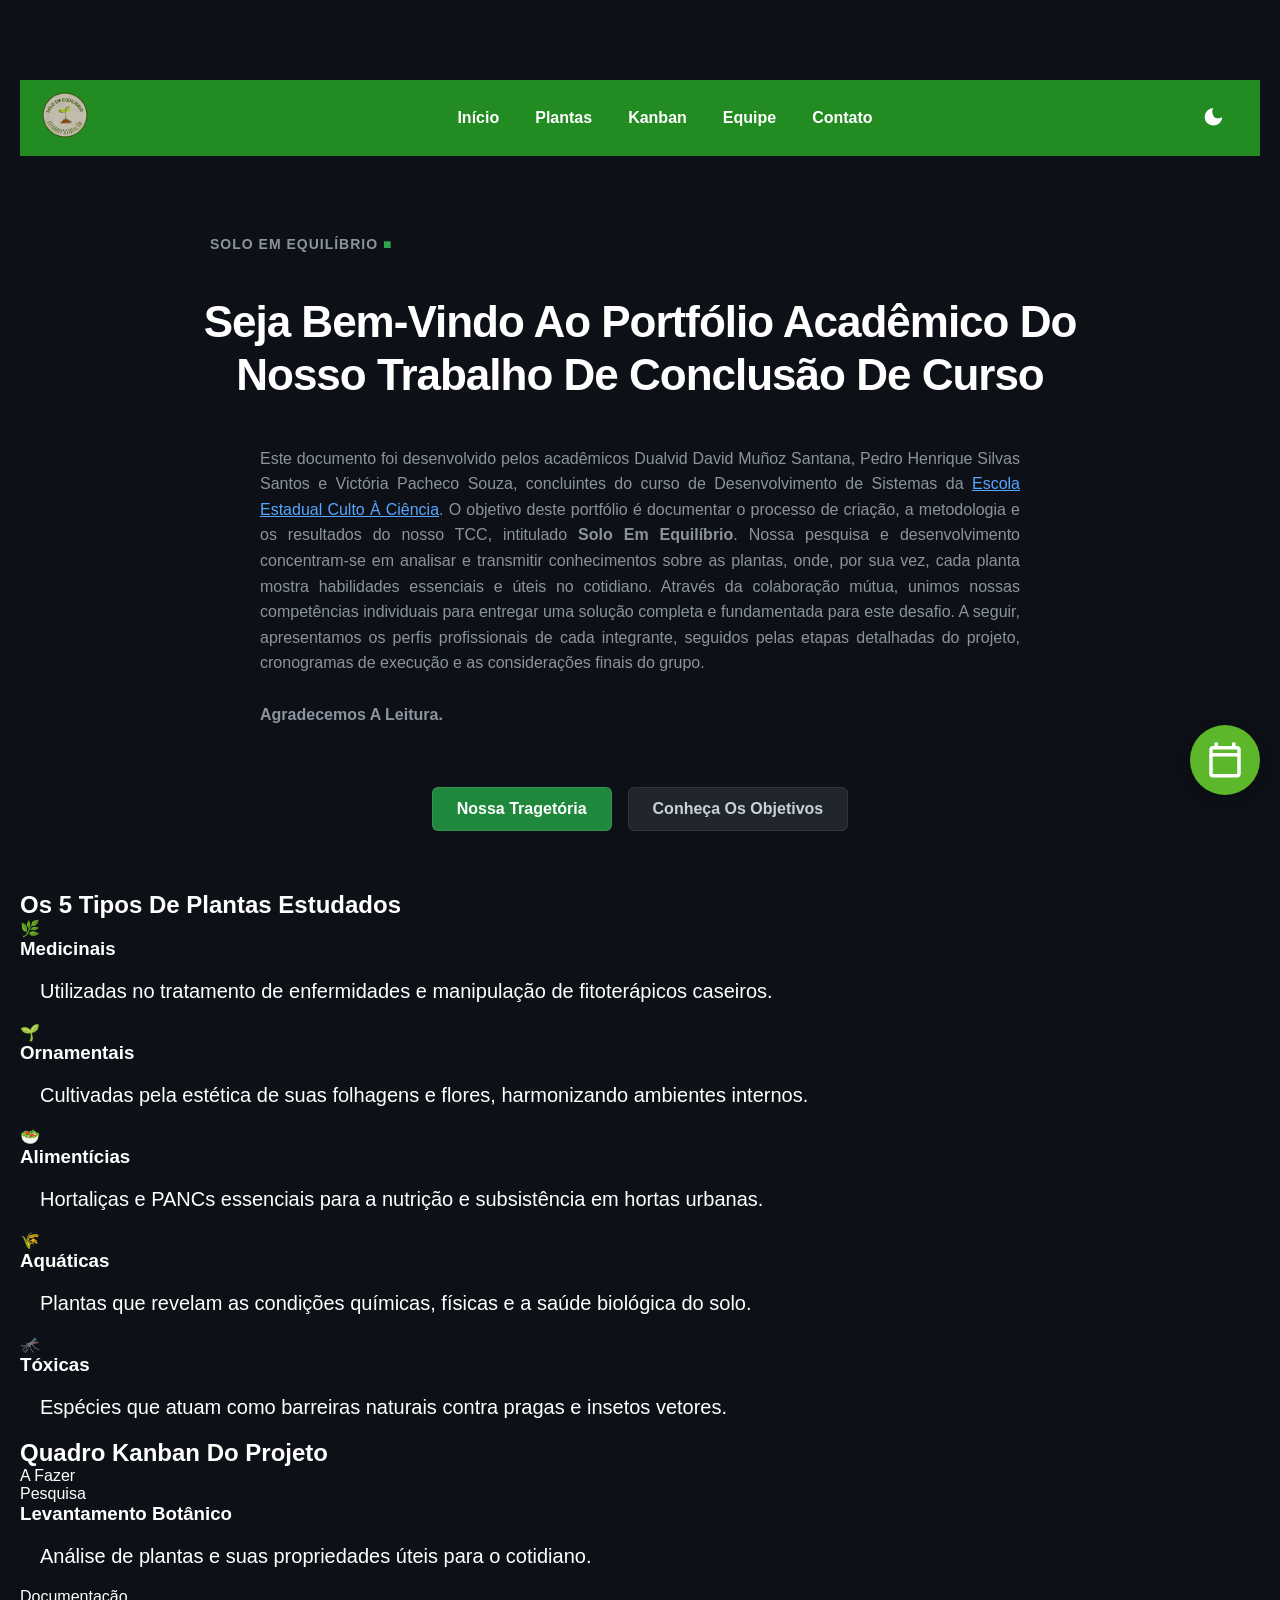
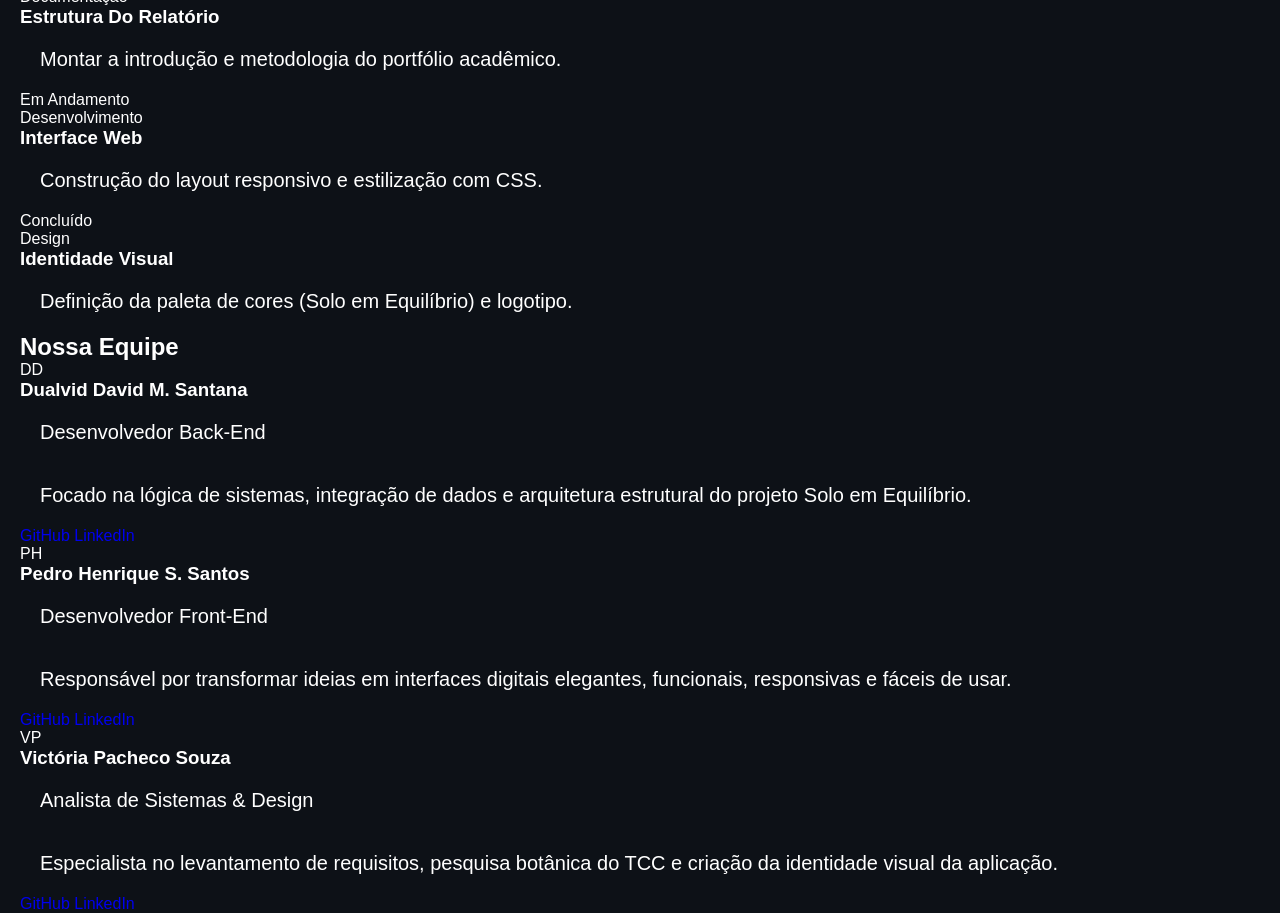
==== Agenda_do_projeto/index.html @ 7ea9297a "Add files via upload organização do código, criação dos botões principais" ====
<!DOCTYPE html>
<html lang="pt-BR">

<head>
    <meta charset="UTF-8">
    <meta name="viewport" content="width=device-width, initial-scale=1.0">
    <title>Portfólio para o TCC</title>

    <!-- Arquivos externos -->
    <link rel="stylesheet" type="text/css" href="estilo.css" />
    <script src="botaoes.js" defer></script>

    <style>
        /* Configurações globais e reset */
        * {
            margin: 0;
            padding: 0;
            box-sizing: border-box;
        }

        body {
            background-color: #0d1117;
            /* Fundo escuro padrão do GitHub */
            color: #ffffff;
            font-family: -apple-system, BlinkMacSystemFont, "Segoe UI", Helvetica, Arial, sans-serif;
            padding: 20px;
            padding-top: 80px;
            /* Evita que o menu fixo cubra o conteúdo */
        }

        /* Container da seção Hero */
        .hero-section {
            max-width: 900px;
            width: 100%;
            margin: 60px auto;
            text-align: center;
        }

        /* Subtítulo superior pequeno */
        .category-title {
            font-size: 14px;
            text-transform: uppercase;
            letter-spacing: 1px;
            color: #8b949e;
            margin-bottom: 24px;
            font-weight: 600;
        }

        .category-title::after {
            content: " ■";
            color: #2ea44f;
            /* Quadrado verde */
        }

        /* Título principal */
        .main-title {
            font-size: 44px;
            font-weight: 600;
            line-height: 1.2;
            margin-bottom: 24px;
            letter-spacing: -1px;
        }

        /* Texto descritivo */
        .description {
            font-size: 16px;
            line-height: 1.6;
            color: #8b949e;
            max-width: 800px;
            margin: 0 auto 40px auto;
            text-align: justify;
            /* Melhora a leitura de textos longos */
        }

        /* Container dos botões */
        .button-group {
            display: flex;
            justify-content: center;
            gap: 16px;
            flex-wrap: wrap;
        }

        /* Estilo base dos botões */
        .btn {
            display: inline-block;
            padding: 12px 24px;
            font-size: 16px;
            font-weight: 600;
            text-decoration: none;
            border-radius: 6px;
            transition: background-color 0.2s, transform 0.2s;
        }

        /* Botão verde (Principal) */
        .btn-primary {
            background-color: #1f883d;
            color: #ffffff;
            border: 1px solid rgba(240, 246, 252, 0.1);
        }

        .btn-primary:hover {
            background-color: #2ea44f;
        }

        /* Botão escuro (Secundário) */
        .btn-secondary {
            background-color: #21262d;
            color: #c9d1d9;
            border: 1px solid #30363d;
        }

        .btn-secondary:hover {
            background-color: #30363d;
            color: #ffffff;
        }

        /* ==================== CALENDÁRIO FLUTUANTE ==================== */
        .btn-abrir-calendario {
            position: fixed;
            bottom: 105px;
            right: 20px;
            width: 70px;
            height: 70px;
            border: none;
            border-radius: 50%;
            background-color: #5cb82a;
            cursor: pointer;
            box-shadow: 0 4px 15px rgba(0, 0, 0, 0.3);
            z-index: 9998;
            display: flex;
            align-items: center;
            justify-content: center;
            padding: 0;
            transition: transform 0.2s, background-color 0.2s;
        }

        .btn-abrir-calendario:hover {
            background-color: #4da31f;
            transform: scale(1.08);
        }

        .btn-abrir-calendario svg {
            width: 42px;
            height: 42px;
            fill: #ffffff;
        }

        .calendario-flutuante {
            display: none;
            position: fixed;
            right: 20px;
            bottom: 185px;
            width: 320px;
            height: 380px;
            max-height: 500px;
            background-color: #21262d;
            border: 1px solid #30363d;
            border-radius: 8px;
            box-shadow: 0 4px 20px rgba(0, 0, 0, 0.5);
            z-index: 9999;
            padding: 15px;
        }

        /* Ajuste para telas menores */
        @media (max-width: 768px) {
            .main-title {
                font-size: 32px;
            }

            .button-group {
                flex-direction: column;
                align-items: stretch;
            }
        }
    </style>
</head>

<body>
    <nav>
        <div class="logo">
            <img src="Logotipo.png" height="50" alt="Logotipo">
        </div>

        <div class="menu-toggle" onclick="toggleMenu()">☰</div>

        <ul class="menu" id="menu">
            <li><a href="#">Início</a></li>
            <li><a href="#TiposPlantas">Plantas</a></li>
            <li><a href="#Kanban">Kanban</a></li>
            <li><a href="#Equipe">Equipe</a></li>
            <li><a href="contato.html">Contato</a></li>
        </ul>

        <div class="darkLight-searchBox">
            <div class="dark-light">
                <!-- Ícone Lua (SVG Nativo) -->
                <svg class="moon" viewBox="0 0 24 24">
                    <path
                        d="M12 11.807A9.002 9.002 0 0 1 10.049 2a9.944 9.944 0 0 0-5.244 2.193C.961 7.472.71 13.568 4.212 17.07c3.5 3.5 9.597 3.25 12.877-.594A9.943 9.943 0 0 0 19.28 11.23a9.006 9.006 0 0 1-7.28.577z" />
                </svg>
                <!-- Ícone Sol (SVG Nativo) -->
                <svg class="sun" viewBox="0 0 100 100" width="100" height="100" fill="none" stroke="#FFFFFF"
                    stroke-width="7" stroke-linecap="square">
                    <!-- Anel central vazado -->
                    <circle cx="50" cy="50" r="22" />

                    <!-- Raios com extremidades totalmente retas -->
                    <g>
                        <line x1="50" y1="8" x2="50" y2="18" /> <!-- Superior -->
                        <line x1="50" y1="82" x2="50" y2="92" /> <!-- Inferior -->
                        <line x1="8" y1="50" x2="18" y2="50" /> <!-- Esquerda -->
                        <line x1="82" y1="50" x2="92" y2="50" /> <!-- Direita -->

                        <!-- Raios diagonais -->
                        <line x1="20.5" y1="20.5" x2="27.5" y2="27.5" /> <!-- Superior Esquerda -->
                        <line x1="72.5" y1="72.5" x2="79.5" y2="79.5" /> <!-- Inferior Direita -->
                        <line x1="20.5" y1="79.5" x2="27.5" y2="72.5" /> <!-- Inferior Esquerda -->
                        <line x1="72.5" y1="27.5" x2="79.5" y2="20.5" /> <!-- Superior Direita -->
                    </g>
                </svg>
                <script>const body = document.querySelector("body"),
                        nav = document.querySelector("nav"),
                        modeToggle = document.querySelector(".dark-light"),
                        searchToggle = document.querySelector(".searchToggle"),
                        sidebarOpen = document.querySelector(".sidebarOpen"),
                        sidebarClose = document.querySelector(".sidebarClose");

                    // Código do clique para o Modo Escuro
                    modeToggle.addEventListener("click", () => {
                        modeToggle.classList.toggle("active");
                        body.classList.toggle("dark");
                    });</script>
    </nav>

    <!-- Seção Principal (Apresentação do TCC) -->
    <section class="hero-section" id="Inicio">
        <p class="category-title">Solo em equilíbrio</p>

        <h1 class="main-title">Seja bem-vindo ao portfólio acadêmico do nosso Trabalho de Conclusão de Curso</h1>

        <p class="description">
            Este documento foi desenvolvido pelos acadêmicos Dualvid David Muñoz Santana, Pedro Henrique Silvas Santos e
            Victória Pacheco Souza, concluintes do curso de Desenvolvimento de Sistemas da
            <a href="https://www.instagram.com/cultoaciencia/" target="_blank" rel="noopener noreferrer"
                style="color: #58a6ff; text-decoration: underline;">Escola Estadual Culto à Ciência</a>.
            O objetivo deste portfólio é documentar o processo de criação, a metodologia e os resultados do nosso TCC,
            intitulado <strong>Solo em equilíbrio</strong>.
            Nossa pesquisa e desenvolvimento concentram-se em analisar e transmitir conhecimentos sobre as plantas,
            onde, por sua vez, cada planta mostra habilidades essenciais e úteis no cotidiano.
            Através da colaboração mútua, unimos nossas competências individuais para entregar uma solução completa e
            fundamentada para este desafio.
            A seguir, apresentamos os perfis profissionais de cada integrante, seguidos pelas etapas detalhadas do
            projeto, cronogramas de execução e as considerações finais do grupo.
            <br><br>
            <strong>Agradecemos a leitura.</strong>
        </p>

        <div class="button-group">
            <a href="#" class="btn btn-primary">Nossa tragetória</a>
            <a href="#" class="btn btn-secondary">Conheça os objetivos </a>
        </div>
    </section>
    <!--Seção dos tipos de plantas-->
    <section id="TiposPlantas">
        <h2 class="plantas-title">Os 5 Tipos de Plantas Estudados</h2>

        <div class="plantas-grid">

            <!-- Tipo 1 -->
            <div class="planta-card">
                <div class="planta-icon">🌿</div>
                <h3>Medicinais</h3>
                <p>Utilizadas no tratamento de enfermidades e manipulação de fitoterápicos caseiros.</p>
            </div>

            <!-- Tipo 2 -->
            <div class="planta-card">
                <div class="planta-icon">🌱</div>
                <h3>Ornamentais</h3>
                <p>Cultivadas pela estética de suas folhagens e flores, harmonizando ambientes internos.</p>
            </div>

            <!-- Tipo 3 -->
            <div class="planta-card">
                <div class="planta-icon">🥗</div>
                <h3>Alimentícias</h3>
                <p>Hortaliças e PANCs essenciais para a nutrição e subsistência em hortas urbanas.</p>
            </div>

            <!-- Tipo 4 -->
            <div class="planta-card">
                <div class="planta-icon">🌾</div>
                <h3>Aquáticas</h3>
                <p>Plantas que revelam as condições químicas, físicas e a saúde biológica do solo.</p>
            </div>

            <!-- Tipo 5 -->
            <div class="planta-card">
                <div class="planta-icon">🦟</div>
                <h3>Tóxicas</h3>
                <p>Espécies que atuam como barreiras naturais contra pragas e insetos vetores.</p>
            </div>

        </div>
    </section>

    <!-- Seção Kanban -->
    <section id="Kanban">
        <!-- Conteúdo do Kanban vai aqui -->
        <section id="Kanban">
            <h2 class="kanban-title">Quadro Kanban do Projeto</h2>

            <div class="kanban-container">
                <!-- Coluna: A Fazer -->
                <div class="kanban-column js-column">
                    <div class="column-header todo">A Fazer</div>
                    <div class="kanban-cards">
                        <div class="kanban-card js-card" draggable="true">
                            <span class="card-tag tag-pesquisa">Pesquisa</span>
                            <h3>Levantamento botânico</h3>
                            <p>Análise de plantas e suas propriedades úteis para o cotidiano.</p>
                        </div>
                        <div class="kanban-card js-card" draggable="true">
                            <span class="card-tag tag-doc">Documentação</span>
                            <h3>Estrutura do relatório</h3>
                            <p>Montar a introdução e metodologia do portfólio acadêmico.</p>
                        </div>
                    </div>
                </div>

                <!-- Coluna: Em Andamento -->
                <div class="kanban-column js-column">
                    <div class="column-header doing">Em Andamento</div>
                    <div class="kanban-cards">
                        <div class="kanban-card js-card" draggable="true">
                            <span class="card-tag tag-dev">Desenvolvimento</span>
                            <h3>Interface Web</h3>
                            <p>Construção do layout responsivo e estilização com CSS.</p>
                        </div>
                    </div>
                </div>

                <!-- Coluna: Concluído -->
                <div class="kanban-column js-column">
                    <div class="column-header done">Concluído</div>
                    <div class="kanban-cards">
                        <div class="kanban-card js-card" draggable="true">
                            <span class="card-tag tag-design">Design</span>
                            <h3>Identidade Visual</h3>
                            <p>Definição da paleta de cores (Solo em Equilíbrio) e logotipo.</p>
                        </div>
                    </div>
                </div>
            </div>
        </section>
        <!--Seção da equipe vai aqui-->
        <section id="Equipe">
            <h2 class="equipe-title">Nossa Equipe</h2>
            <div class="equipe-container">

                <!-- Integrante 1: Dualvid -->
                <div class="profile-card">
                    <div class="avatar-placeholder">DD</div>
                    <!-- Caso use foto real, substitua pela tag abaixo:
            <img src="dualvid.jpg" alt="Dualvid David" class="profile-img"> -->
                    <h3>Dualvid David M. Santana</h3>
                    <p class="role">Desenvolvedor Back-End</p>
                    <p class="bio">Focado na lógica de sistemas, integração de dados e arquitetura estrutural do projeto
                        Solo em Equilíbrio.</p>
                    <div class="profile-links">
                        <a href="#" target="_blank">GitHub</a>
                        <a href="#" target="_blank">LinkedIn</a>
                    </div>
                </div>

                <!-- Integrante 2: Pedro -->
                <div class="profile-card">
                    <div class="avatar-placeholder">PH</div>
                    <h3>Pedro Henrique S. Santos</h3>
                    <p class="role">Desenvolvedor Front-End</p>
                    <p class="bio">Responsável por transformar ideias em interfaces digitais elegantes, funcionais,
                        responsivas e fáceis de usar.</p>
                    <div class="profile-links">
                        <a href="#" target="_blank">GitHub</a>
                        <a href="#" target="_blank">LinkedIn</a>
                    </div>
                </div>

                <!-- Integrante 3: Victória -->
                <div class="profile-card">
                    <div class="avatar-placeholder">VP</div>
                    <h3>Victória Pacheco Souza</h3>
                    <p class="role">Analista de Sistemas & Design</p>
                    <p class="bio">Especialista no levantamento de requisitos, pesquisa botânica do TCC e criação da
                        identidade visual da aplicação.</p>
                    <div class="profile-links">
                        <a href="#" target="_blank">GitHub</a>
                        <a href="#" target="_blank">LinkedIn</a>
                    </div>
                </div>

            </div>
        </section>

    </section>

    <!-- Seção Agenda e Elementos Flutuantes -->
    <section id="Agenda">
        <!-- Botão para abrir o Calendário -->
        <button class="btn-abrir-calendario"
            onclick="document.querySelector('.calendario-flutuante').style.display = 'block'">
            <svg viewBox="0 0 24 24">
                <path
                    d="M19 4h-1V2h-2v2H8V2H6v2H5c-1.11 0-1.99.9-1.99 2L3 20c0 1.1.89 2 2 2h14c1.1 0 2-.9 2-2V6c0-1.1-.9-2-2-2zm0 16H5V10h14v10zm0-12H5V6h14v2z" />
            </svg>
        </button>

        <!-- Div do Calendário Flutuante -->
        <div class="calendario-flutuante">
            <p>Conteúdo do Calendário (320px x 380px)</p>
            <!-- Insira a estrutura ou iframe do seu calendário aqui -->
            <button
                style="margin-top: 10px; background: #30363d; color: white; border: none; padding: 5px 10px; cursor: pointer; border-radius: 4px;"
                onclick="this.parentElement.style.display='none'">Fechar</button>
        </div>
    </section>

</body>

</html>
---- Agenda_do_projeto/estilo.css ----
:root {
    --main-color: #252c25;
    --black: #13131a;
    --bg: #171414;
    --border: 0.1rem solid rgb(13, 77, 0);
    font-size: #556B2f;
    --accent: #556B2F;
    --accent_hover: #6B8E23;
}

* {
    margin: 0;
    padding: 0;
    outline: none;
    border: none;
    text-decoration: none;
    text-transform: capitalize;
    transition: 0.1s linear;
    box-sizing: border-box;
    font-family: Arial, Helvetica, sans-serif;
}

body {
    background-color: #fff;
        height: 100vh;
}
 
body.dark {
    --body-color: #1c1c1c;
    --nav-color: #1a681a;
    --side-nav: #1f1f1f;
    --text-color: #fff;
    --search-bar: #f2f2f2;
}
p {
 text-align: justify;      /* Justifica o texto */
  max-width: 2050px;         /* Limita a largura para criar as laterais livres */
  margin: 0 auto;           /* Centraliza o bloco na horizontal */
  padding: 20px;  
  text-transform: none; /* Cancela maiúsculas automáticas e exibe o texto original */
  font-size: 20px;
}
/* NAVBAR */

nav {
    background: #228B22;
    padding: 10px 20px;
    display: flex;
    align-items: center;
    justify-content: space-between;
    position: relative;
}

.logo {
    color: #fff;
    font-size: 22px;
    font-weight: bold;
    width: 100px;
    left: 100px;
}

.menu {
    list-style: none;
    display: flex;
    gap: 20px;
}

.menu li {
    position: relative;
}

.menu a {
    color: #fff;
    text-decoration: none;
    font-weight: bold;
    padding: 8px;
    display: block;
}

.menu a:hover {
    background: rgba(255, 255, 255, 0.2);
    border-radius: 5px;
}


/* Dropdown */

.dropdown {
    display: none;
    position: absolute;
    background: #fff;
    top: 40px;
    min-width: 150px;
    border-radius: 5px;
    overflow: hidden;
}

.dropdown a {
    color: #333;
    padding: 10px;
}

.dropdown a:hover {
    background: #f2f2f2;
}

.menu li:hover .dropdown {
    display: block;
}


/* Mobile */

.menu-toggle {
    display: none;
    font-size: 25px;
    color: #fff;
    cursor: pointer;
}

@media(max-width:768px) {
    .menu {
        flex-direction: column;
        position: absolute;
        top: 60px;
        left: 0;
        width: 100%;
        background: #008000;
        display: none;
        padding: 10px;
    }
    .menu.active {
        display: flex;
    }
    .menu-toggle {
        display: block;
    }
    .search-box {
        display: none;
    }
}

#Agenda {
    font-family: 'Segoe UI', Tahoma, Geneva, Verdana, sans-serif;
    width: 100%;
    max-width: 800px;
    margin: 0 auto;
}

.calendario-mensal {
    border-collapse: collapse;
    width: 50%;
    margin-bottom: 30px;
    box-shadow: 0 2px 10px rgba(0, 0, 0, 0.1);
    /* Sombra moderna */
    background-color: white;
}

.calendario-mensal caption {
    font-size: 1.5em;
    font-weight: bold;
    padding: 15px;
    background-color: rgb(13, 77, 0);
    /* Azul moderno */
    color: white;
    text-transform: uppercase;
}

.calendario-mensal th {
    background-color: #f8faf8;
    color: #333;
    padding: 10px;
    text-align: center;
    border: 1px solid #ddd;
}

.calendario-mensal td {
    border: 1px solid #ddd;
    width: 14.28%;
    /* 100% / 7 dias */
    height: 80px;
    /* Altura para registros */
    vertical-align: top;
    padding: 5px;
    color: #555;
    transition: background 0.3s;
}


/* Efeito Hover e destaque */

.calendario-mensal td:hover {
    background-color: rgb(233, 239, 233);
    cursor: pointer;
}


/* Célula de Evento/Registro */

.calendario-mensal .evento {
    background-color: rgb(211, 241, 209);
    color: #12600c;
    font-size: 0.8em;
    padding: 2px 4px;
    margin-top: 5px;
    border-radius: 4px;
    border-left: 3px solid rgb(13, 77, 0);
}

.calendar {
    display: none !important;
    /* O 'important' garante que ele suma mesmo que outros estilos tentem mostrá-lo */
}

.menu-lateral .calendario-item {
    display: none;
}

:root {
    --primary-color: #6366f1;
    --bg-calendar: #ffffff;
    --text-main: #1f2937;
    --text-muted: #9ca3af;
    --border-color: #e5e7eb;
}


/* Container do Calendário */

.calendar-mensal {
    width: 100%;
    max-width: 600px;
    margin: 0 auto;
    background-color: var(--bg-calendar);
    border-radius: 12px;
    box-shadow: 0 4px 6px -1px rgba(0, 0, 0, 0.1);
    padding: 16px;
    box-sizing: border-box;
}


/* Cabeçalho do Mês */

.calendar-header {
    text-align: center;
    margin-bottom: 20px;
    font-family: sans-serif;
    color: var(--text-main);
}


/* O Grid Responsivo do Calendário */

.calendar-grid {
    display: grid;
    grid-template-columns: repeat(7, 1fr);
    /* 7 colunas iguais */
    gap: 8px;
    /* Espaçamento fluido entre os dias */
    text-align: center;
    font-family: sans-serif;
}


/* Cabeçalhos dos Dias (Dom, Seg, etc.) */

.day-name {
    font-weight: 600;
    color: var(--text-muted);
    font-size: clamp(0.8rem, 2.5vw, 1rem);
    /* Fonte diminui em telas pequenas */
    padding-bottom: 8px;
}


/* Estilo individual de cada dia */

.day {
    color: var(--text-main);
    background-color: transparent;
    border-radius: 8px;
    /* Mantém os blocos perfeitamente quadrados proporcionalmente */
    aspect-ratio: 1 / 1;
    /* Alinhamento central do número */
    display: flex;
    align-items: center;
    justify-content: center;
    font-size: clamp(0.9rem, 3vw, 1.1rem);
    cursor: pointer;
    transition: background 0.2s ease;
    border: 1px solid var(--border-color);
}


/* Efeito de Hover e Dia Atual */

.day:not(.empty):hover {
    background-color: var(--border-color);
}

.day.active {
    background-color: var(--primary-color);
    color: white;
    border-color: var(--primary-color);
    font-weight: bold;
}


/* Dias vazios para ajuste de calendário */

.day.empty {
    border: none;
    cursor: default;
}


/* Ajustes finos para telas muito pequenas (Mobile Breakpoint) */

@media (max-width: 400px) {
    .calendar-container {
        padding: 8px;
    }
    .calendar-grid {
        gap: 4px;
        /* Reduz espaço para poupar tela */
    }
}

.nav-bar .darkLight-searchBox {
    display: flex;
    align-items: center;
}
 
.darkLight-searchBox .dark-light,
.darkLight-searchBox .searchToggle {
    height: 40px;
    width: 40px;
    display: flex;
    align-items: center;
    justify-content: center;
    margin: 0 5px;
}
 
.dark-light svg,
.searchToggle svg {
    position: absolute;
    color: var(--text-color);
    fill: currentColor;
    width: 24px;
    height: 24px;
    cursor: pointer;
    transition: all 0.2s ease;
}
 
.dark-light svg.sun {
    opacity: 0;
    pointer-events: none;
}
 
.dark-light.active svg.sun {
    opacity: 1;
    pointer-events: auto;
}
 
.dark-light.active svg.moon {
    opacity: 0;
    pointer-events: none;
}
 
.searchToggle svg.cancel {
    opacity: 0;
    pointer-events: none;
}
 
.searchToggle.active svg.cancel {
    opacity: 1;
    pointer-events: auto;
}
 
.searchToggle.active svg.search {
    opacity: 0;
    pointer-events: none;
}
 
/* Caixa de Pesquisa */
.searchBox {
    position: relative;
}
 
.searchBox .search-field {
    position: absolute;
    bottom: -85px;
    right: 5px;
    height: 50px;
    width: 300px;
    display: flex;
    align-items: center;
    background-color: var(--nav-color);
    padding: 3px;
    border-radius: 6px;
    box-shadow: 0 5px 5px rgba(0, 0, 0, 0.1);
    opacity: 0;
    pointer-events: none;
    transition: all 0.3s ease;
}
 
.searchToggle.active~.search-field {
    bottom: -74px;
    opacity: 1;
    pointer-events: auto;
}
 
.search-field::before {
    content: '';
    position: absolute;
    right: 14px;
    top: -4px;
    height: 12px;
    width: 12px;
    background-color: var(--nav-color);
    transform: rotate(-45deg);
    z-index: -1;
}
 
.search-field input {
    height: 100%;
    width: 100%;
    padding: 0 45px 0 15px;
    outline: none;
    border: none;
    border-radius: 4px;
    font-size: 14px;
    font-weight: 400;
    color: var(--search-text);
    background-color: var(--search-bar);
}
 
.search-field .input-search-icon {
    position: absolute;
    color: var(--nav-color);
    fill: currentColor;
    right: 15px;
    width: 22px;
    height: 22px;
    cursor: pointer;
}
 
/* Media Query Mobile */
@media (max-width:790px) {
    nav .nav-bar .sidebarOpen {
        display: block;
    }
    
    nav .nav-bar .darkLight-searchBox {
        min-width: 90px;
        justify-content: flex-end;
    }
    
    nav .nav-bar .logo {
        flex: 1;
        margin-left: 10px;
    }

    nav .nav-bar .logo a {
        font-size: 18px;
    }

    .menu {
        position: fixed;
        height: 100%;
        width: 320px;
        left: -100%;
        top: 0;
        padding: 20px;
        background-color: var(--side-nav);
        z-index: 100;
        transition: all 0.4s ease;
    }
    nav.active .menu {
        left: 0%;
    }
    .menu .logo-toggle {
        display: flex;
        width: 100%;
        align-items: center;
        justify-content: space-between;
    }
    .logo-toggle .sidebarClose {
        color: var(--text-color);
        fill: currentColor;
        width: 24px;
        height: 24px;
        cursor: pointer;
    }
    .nav-bar .nav-links {
        flex-direction: column;
        padding-top: 30px;
    }
    .nav-links li a {
        display: block;
        margin-top: 20px;
    }
}
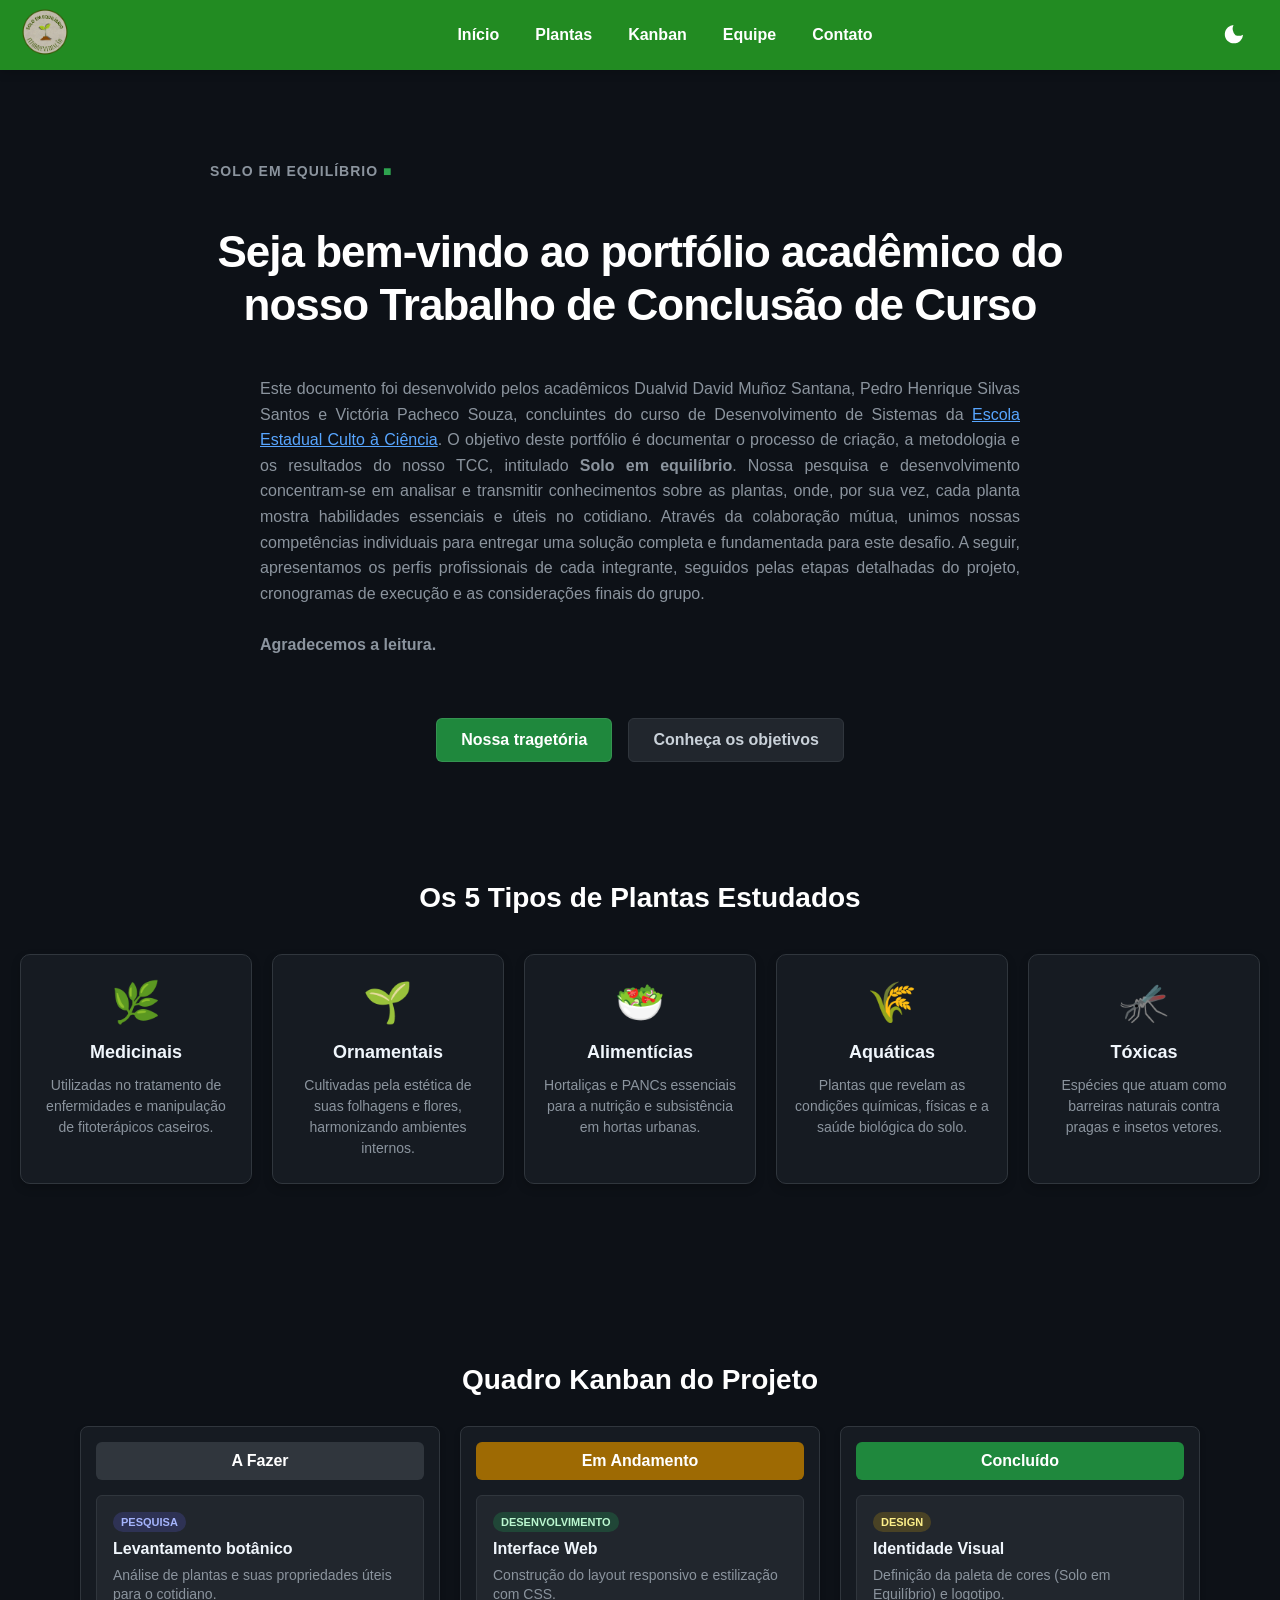
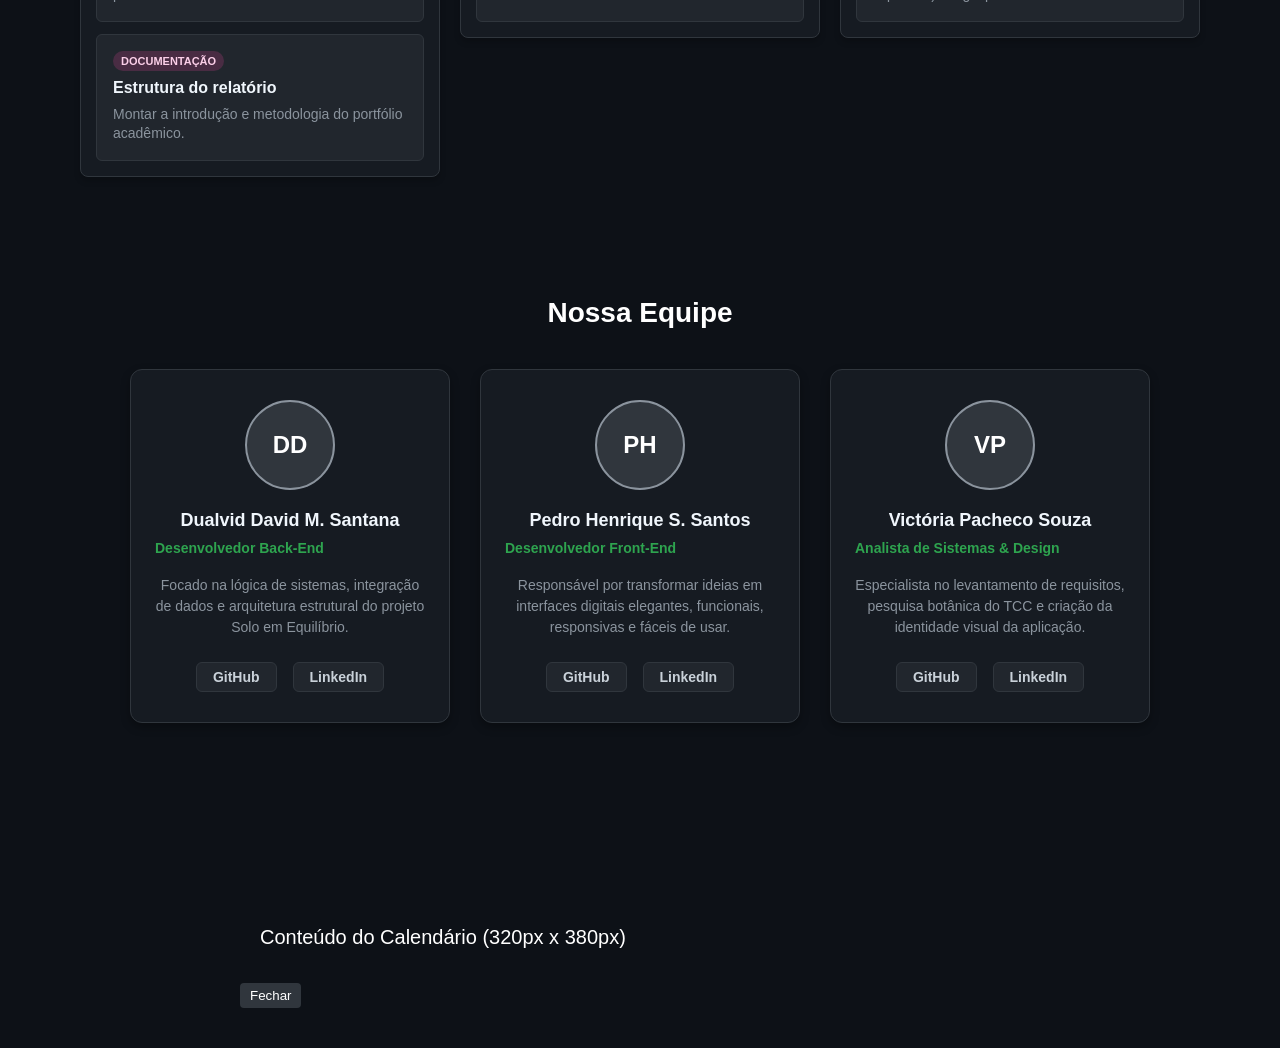
==== commit f07f8397: "Add files via upload" ====
--- a/Agenda_do_projeto/index.html
+++ b/Agenda_do_projeto/index.html
@@ -1,66 +1,176 @@
 <!DOCTYPE html>
 <html lang="pt-BR">
-
+ 
 <head>
-    <meta charset="UTF-8">
-    <meta name="viewport" content="width=device-width, initial-scale=1.0">
-    <title>Portfólio para o TCC</title>
-
-    <!-- Arquivos externos -->
-    <link rel="stylesheet" type="text/css" href="estilo.css" />
-    <script src="botaoes.js" defer></script>
-
-    <style>
-        /* Configurações globais e reset */
-        * {
-            margin: 0;
-            padding: 0;
-            box-sizing: border-box;
-        }
-
-        body {
-            background-color: #0d1117;
-            /* Fundo escuro padrão do GitHub */
-            color: #ffffff;
-            font-family: -apple-system, BlinkMacSystemFont, "Segoe UI", Helvetica, Arial, sans-serif;
-            padding: 20px;
-            padding-top: 80px;
-            /* Evita que o menu fixo cubra o conteúdo */
-        }
-
-        /* Container da seção Hero */
-        .hero-section {
-            max-width: 900px;
-            width: 100%;
-            margin: 60px auto;
-            text-align: center;
-        }
-
-        /* Subtítulo superior pequeno */
-        .category-title {
-            font-size: 14px;
-            text-transform: uppercase;
-            letter-spacing: 1px;
-            color: #8b949e;
-            margin-bottom: 24px;
-            font-weight: 600;
-        }
-
-        .category-title::after {
-            content: " ■";
-            color: #2ea44f;
-            /* Quadrado verde */
-        }
-
-        /* Título principal */
-        .main-title {
+  <meta charset="UTF-8">
+  <meta name="viewport" content="width=device-width, initial-scale=1.0">
+  <title>Portfólio para o TCC</title>
+ 
+  <!-- Arquivos externos -->
+  <link rel="stylesheet" type="text/css" href="estilo.css" />
+  <script src="botaoes.js" defer></script>
+ 
+  <style>
+    /* =============================
+   MODO ESCURO / CLARO INVERTIDO
+================================ */
+ 
+    /* MODO ESCURO - padrão */
+    body {
+      background-color: #0d1117;
+      color: #ffffff;
+      transition: background-color 0.3s ease, color 0.3s ease;
+    }
+ 
+    /* Elementos no modo escuro */
+    body .main-title,
+    body .plantas-title,
+    body .kanban-title,
+    body .equipe-title,
+    body h2,
+    body h3 {
+      color: #ffffff;
+    }
+ 
+ 
+    /* ================================
+   MODO CLARO
+================================ */
+ 
+    body.dark {
+      background-color: #ffffff;
+      color: #000000;
+    }
+ 
+    /* Textos no modo claro */
+    body.dark .main-title,
+    body.dark .plantas-title,
+    body.dark .kanban-title,
+    body.dark .equipe-title,
+    body.dark h2,
+    body.dark h3 {
+      color: #000000;
+    }
+ 
+    /* TÍTULO SEMPRE BEM CENTRALIZADO */
+    .main-title {
+      text-align: center;
+      margin-left: auto;
+      margin-right: auto;
+      width: 100%;
+    }
+ 
+    /* Títulos no modo escuro */
+    body .main-title,
+    body .plantas-title,
+    body .kanban-title,
+    body .equipe-title,
+    body h2,
+    body h3 {
+      color: #ffffff;
+    }
+ 
+    /* Textos secundários no modo claro */
+    body.dark .description,
+    body.dark .planta-card p,
+    body.dark .kanban-card p,
+    body.dark .profile-card .bio {
+      color: #555555;
+    }
+ 
+ 
+    /* ================================
+   CARDS
+================================ */
+ 
+    .planta-card,
+    .profile-card,
+    .kanban-column,
+    .kanban-card {
+      transition: background-color 0.3s ease,
+        color 0.3s ease,
+        border-color 0.3s ease;
+    }
+ 
+ 
+    /* Cards no modo escuro */
+    .planta-card,
+    .profile-card,
+    .kanban-column {
+      background-color: #161b22;
+      border-color: #30363d;
+    }
+ 
+    .kanban-card {
+      background-color: #21262d;
+      border-color: #30363d;
+    }
+ 
+ 
+    /* Cards no modo claro */
+    body.dark .planta-card,
+    body.dark .profile-card,
+    body.dark .kanban-column {
+      background-color: #ffffff;
+      border-color: #dddddd;
+    }
+ 
+    body.dark .kanban-card {
+      background-color: #f8f9fa;
+      border-color: #dddddd;
+    }
+ 
+ 
+    /* ================================
+   LUA E SOL
+================================ */
+ 
+    .dark-light {
+      position: relative;
+      width: 40px;
+      height: 40px;
+      cursor: pointer;
+    }
+ 
+    /* Ícones */
+    .dark-light .moon,
+    .dark-light .sun {
+      position: absolute;
+      width: 25px;
+      height: 25px;
+ 
+      transition:
+        opacity 0.3s ease,
+        transform 0.3s ease;
+    }
+ 
+ 
+    /* 🌙 MODO ESCURO = LUA */
+    .dark-light .moon {
+      opacity: 1;
+    }
+ 
+    .dark-light .sun {
+      opacity: 0;
+    }
+ 
+ 
+    /* ☀️ MODO CLARO = SOL */
+    body.dark .dark-light .moon {
+      opacity: 0;
+    }
+ 
+    body.dark .dark-light .sun {
+      opacity: 1;
+    }
+    .main-title {
             font-size: 44px;
             font-weight: 600;
             line-height: 1.2;
             margin-bottom: 24px;
             letter-spacing: -1px;
         }
-
+ 
         /* Texto descritivo */
         .description {
             font-size: 16px;
@@ -71,7 +181,7 @@
             text-align: justify;
             /* Melhora a leitura de textos longos */
         }
-
+ 
         /* Container dos botões */
         .button-group {
             display: flex;
@@ -79,7 +189,7 @@
             gap: 16px;
             flex-wrap: wrap;
         }
-
+ 
         /* Estilo base dos botões */
         .btn {
             display: inline-block;
@@ -90,341 +200,539 @@
             border-radius: 6px;
             transition: background-color 0.2s, transform 0.2s;
         }
-
+ 
         /* Botão verde (Principal) */
         .btn-primary {
             background-color: #1f883d;
             color: #ffffff;
             border: 1px solid rgba(240, 246, 252, 0.1);
         }
-
+ 
         .btn-primary:hover {
             background-color: #2ea44f;
         }
-
+ 
         /* Botão escuro (Secundário) */
         .btn-secondary {
             background-color: #21262d;
             color: #c9d1d9;
             border: 1px solid #30363d;
         }
-
+ 
         .btn-secondary:hover {
             background-color: #30363d;
             color: #ffffff;
         }
-
-        /* ==================== CALENDÁRIO FLUTUANTE ==================== */
-        .btn-abrir-calendario {
-            position: fixed;
-            bottom: 105px;
-            right: 20px;
-            width: 70px;
-            height: 70px;
-            border: none;
-            border-radius: 50%;
-            background-color: #5cb82a;
-            cursor: pointer;
-            box-shadow: 0 4px 15px rgba(0, 0, 0, 0.3);
-            z-index: 9998;
-            display: flex;
-            align-items: center;
-            justify-content: center;
-            padding: 0;
-            transition: transform 0.2s, background-color 0.2s;
-        }
-
-        .btn-abrir-calendario:hover {
-            background-color: #4da31f;
-            transform: scale(1.08);
-        }
-
-        .btn-abrir-calendario svg {
-            width: 42px;
-            height: 42px;
-            fill: #ffffff;
-        }
-
-        .calendario-flutuante {
-            display: none;
-            position: fixed;
-            right: 20px;
-            bottom: 185px;
-            width: 320px;
-            height: 380px;
-            max-height: 500px;
-            background-color: #21262d;
-            border: 1px solid #30363d;
-            border-radius: 8px;
-            box-shadow: 0 4px 20px rgba(0, 0, 0, 0.5);
-            z-index: 9999;
-            padding: 15px;
-        }
-
-        /* Ajuste para telas menores */
-        @media (max-width: 768px) {
-            .main-title {
-                font-size: 32px;
-            }
-
-            .button-group {
-                flex-direction: column;
-                align-items: stretch;
-            }
-        }
-    </style>
+ 
+   /* Subtítulo superior pequeno */
+        .category-title {
+            font-size: 14px;
+            text-transform: uppercase;
+            letter-spacing: 1px;
+            color: #8b949e;
+            margin-bottom: 24px;
+            font-weight: 600;
+        }
+ 
+        .category-title::after {
+            content: " ■";
+            color: #2ea44f;
+            /* Quadrado verde */
+        }
+            /* Container da seção Hero */
+        .hero-section {
+            max-width: 900px;
+            width: 100%;
+            margin: 60px auto;
+            text-align: center;
+        }
+  </style>
 </head>
-
+ 
 <body>
-    <nav>
-        <div class="logo">
-            <img src="Logotipo.png" height="50" alt="Logotipo">
+  <nav>
+    <div class="logo">
+      <img src="Logotipo.png" height="50" alt="Logotipo">
+    </div>
+ 
+    <div class="menu-toggle" onclick="toggleMenu()">☰</div>
+ 
+    <ul class="menu" id="menu">
+      <li><a href="#">Início</a></li>
+      <li><a href="#TiposPlantas">Plantas</a></li>
+      <li><a href="#Kanban">Kanban</a></li>
+      <li><a href="#Equipe">Equipe</a></li>
+      <li><a href="contato.html">Contato</a></li>
+    </ul>
+ 
+    <div class="darkLight-searchBox">
+ 
+      <div class="dark-light">
+ 
+        <!-- LUA -->
+        <svg class="moon" viewBox="0 0 24 24">
+          <path
+            d="M12 11.807A9.002 9.002 0 0 1 10.049 2a9.944 9.944 0 0 0-5.244 2.193C.961 7.472.71 13.568 4.212 17.07c3.5 3.5 9.597 3.25 12.877-.594A9.943 9.943 0 0 0 19.28 11.23a9.006 9.006 0 0 1-7.28.577z" />
+        </svg>
+ 
+ 
+        <!-- SOL -->
+        <svg class="sun" viewBox="0 0 100 100" fill="none" stroke="#FFFFFF" stroke-width="7" stroke-linecap="square">
+ 
+          <circle cx="50" cy="50" r="22" />
+ 
+          <g>
+            <line x1="50" y1="8" x2="50" y2="18" />
+            <line x1="50" y1="82" x2="50" y2="92" />
+ 
+            <line x1="8" y1="50" x2="18" y2="50" />
+            <line x1="82" y1="50" x2="92" y2="50" />
+ 
+            <line x1="20.5" y1="20.5" x2="27.5" y2="27.5" />
+            <line x1="72.5" y1="72.5" x2="79.5" y2="79.5" />
+ 
+            <line x1="20.5" y1="79.5" x2="27.5" y2="72.5" />
+            <line x1="72.5" y1="27.5" x2="79.5" y2="20.5" />
+          </g>
+ 
+        </svg>
+ 
+      </div>
+ 
+    </div>
+  </nav>
+ 
+  <!-- Script Isolado e Funcional -->
+  <script>
+    const body = document.querySelector("body"),
+      modeToggle = document.querySelector(".dark-light"),
+      searchToggle = document.querySelector(".searchToggle");
+ 
+    // Código do clique para o Modo Escuro
+    modeToggle.addEventListener("click", () => {
+      modeToggle.classList.toggle("active");
+      body.classList.toggle("dark");
+    });
+ 
+    // Alterna o estado ativo do botão de pesquisa ao clicar
+    searchToggle.addEventListener("click", () => {
+      searchToggle.classList.toggle("active");
+    });
+  </script>
+ 
+  <!-- Seção Principal (Apresentação do TCC) -->
+  <section class="hero-section" id="Inicio">
+    <p class="category-title">Solo em equilíbrio</p>
+ 
+    <h1 class="main-title">Seja bem-vindo ao portfólio acadêmico do nosso Trabalho de Conclusão de Curso</h1>
+ 
+    <p class="description">
+      Este documento foi desenvolvido pelos acadêmicos Dualvid David Muñoz Santana, Pedro Henrique Silvas
+      Santos e
+      Victória Pacheco Souza, concluintes do curso de Desenvolvimento de Sistemas da
+      <a href="https://www.instagram.com/cultoaciencia/" target="_blank" rel="noopener noreferrer"
+        style="color: #58a6ff; text-decoration: underline;">Escola Estadual Culto à Ciência</a>.
+      O objetivo deste portfólio é documentar o processo de criação, a metodologia e os resultados do nosso
+      TCC,
+      intitulado <strong>Solo em equilíbrio</strong>.
+      Nossa pesquisa e desenvolvimento concentram-se em analisar e transmitir conhecimentos sobre as plantas,
+      onde, por sua vez, cada planta mostra habilidades essenciais e úteis no cotidiano.
+      Através da colaboração mútua, unimos nossas competências individuais para entregar uma solução completa
+      e
+      fundamentada para este desafio.
+      A seguir, apresentamos os perfis profissionais de cada integrante, seguidos pelas etapas detalhadas do
+      projeto, cronogramas de execução e as considerações finais do grupo.
+      <br><br>
+      <strong>Agradecemos a leitura.</strong>
+    </p>
+ 
+    <div class="button-group">
+      <a href="#" class="btn btn-primary">Nossa tragetória</a>
+      <a href="#" class="btn btn-secondary">Conheça os objetivos </a>
+    </div>
+  </section>
+  <!--Seção dos tipos de plantas-->
+  <section id="TiposPlantas">
+    <h2 class="plantas-title">Os 5 Tipos de Plantas Estudados</h2>
+ 
+    <div class="plantas-grid">
+ 
+      <!-- Tipo 1 -->
+      <div class="planta-card">
+        <div class="planta-icon">🌿</div>
+        <h3>Medicinais</h3>
+        <p>Utilizadas no tratamento de enfermidades e manipulação de fitoterápicos caseiros.</p>
+      </div>
+ 
+      <!-- Tipo 2 -->
+      <div class="planta-card">
+        <div class="planta-icon">🌱</div>
+        <h3>Ornamentais</h3>
+        <p>Cultivadas pela estética de suas folhagens e flores, harmonizando ambientes internos.</p>
+      </div>
+ 
+      <!-- Tipo 3 -->
+      <div class="planta-card">
+        <div class="planta-icon">🥗</div>
+        <h3>Alimentícias</h3>
+        <p>Hortaliças e PANCs essenciais para a nutrição e subsistência em hortas urbanas.</p>
+      </div>
+ 
+      <!-- Tipo 4 -->
+      <div class="planta-card">
+        <div class="planta-icon">🌾</div>
+        <h3>Aquáticas</h3>
+        <p>Plantas que revelam as condições químicas, físicas e a saúde biológica do solo.</p>
+      </div>
+ 
+      <!-- Tipo 5 -->
+      <div class="planta-card">
+        <div class="planta-icon">🦟</div>
+        <h3>Tóxicas</h3>
+        <p>Espécies que atuam como barreiras naturais contra pragas e insetos vetores.</p>
+      </div>
+ 
+    </div>
+  </section>
+ 
+  <!-- Seção Kanban -->
+  <section id="Kanban">
+    <!-- Conteúdo do Kanban vai aqui -->
+    <section id="Kanban">
+      <h2 class="kanban-title">Quadro Kanban do Projeto</h2>
+ 
+      <div class="kanban-container">
+        <!-- Coluna: A Fazer -->
+        <div class="kanban-column js-column">
+          <div class="column-header todo">A Fazer</div>
+          <div class="kanban-cards">
+            <div class="kanban-card js-card" draggable="true">
+              <span class="card-tag tag-pesquisa">Pesquisa</span>
+              <h3>Levantamento botânico</h3>
+              <p>Análise de plantas e suas propriedades úteis para o cotidiano.</p>
+            </div>
+            <div class="kanban-card js-card" draggable="true">
+              <span class="card-tag tag-doc">Documentação</span>
+              <h3>Estrutura do relatório</h3>
+              <p>Montar a introdução e metodologia do portfólio acadêmico.</p>
+            </div>
+          </div>
         </div>
-
-        <div class="menu-toggle" onclick="toggleMenu()">☰</div>
-
-        <ul class="menu" id="menu">
-            <li><a href="#">Início</a></li>
-            <li><a href="#TiposPlantas">Plantas</a></li>
-            <li><a href="#Kanban">Kanban</a></li>
-            <li><a href="#Equipe">Equipe</a></li>
-            <li><a href="contato.html">Contato</a></li>
-        </ul>
-
-        <div class="darkLight-searchBox">
-            <div class="dark-light">
-                <!-- Ícone Lua (SVG Nativo) -->
-                <svg class="moon" viewBox="0 0 24 24">
-                    <path
-                        d="M12 11.807A9.002 9.002 0 0 1 10.049 2a9.944 9.944 0 0 0-5.244 2.193C.961 7.472.71 13.568 4.212 17.07c3.5 3.5 9.597 3.25 12.877-.594A9.943 9.943 0 0 0 19.28 11.23a9.006 9.006 0 0 1-7.28.577z" />
-                </svg>
-                <!-- Ícone Sol (SVG Nativo) -->
-                <svg class="sun" viewBox="0 0 100 100" width="100" height="100" fill="none" stroke="#FFFFFF"
-                    stroke-width="7" stroke-linecap="square">
-                    <!-- Anel central vazado -->
-                    <circle cx="50" cy="50" r="22" />
-
-                    <!-- Raios com extremidades totalmente retas -->
-                    <g>
-                        <line x1="50" y1="8" x2="50" y2="18" /> <!-- Superior -->
-                        <line x1="50" y1="82" x2="50" y2="92" /> <!-- Inferior -->
-                        <line x1="8" y1="50" x2="18" y2="50" /> <!-- Esquerda -->
-                        <line x1="82" y1="50" x2="92" y2="50" /> <!-- Direita -->
-
-                        <!-- Raios diagonais -->
-                        <line x1="20.5" y1="20.5" x2="27.5" y2="27.5" /> <!-- Superior Esquerda -->
-                        <line x1="72.5" y1="72.5" x2="79.5" y2="79.5" /> <!-- Inferior Direita -->
-                        <line x1="20.5" y1="79.5" x2="27.5" y2="72.5" /> <!-- Inferior Esquerda -->
-                        <line x1="72.5" y1="27.5" x2="79.5" y2="20.5" /> <!-- Superior Direita -->
-                    </g>
-                </svg>
-                <script>const body = document.querySelector("body"),
-                        nav = document.querySelector("nav"),
-                        modeToggle = document.querySelector(".dark-light"),
-                        searchToggle = document.querySelector(".searchToggle"),
-                        sidebarOpen = document.querySelector(".sidebarOpen"),
-                        sidebarClose = document.querySelector(".sidebarClose");
-
-                    // Código do clique para o Modo Escuro
-                    modeToggle.addEventListener("click", () => {
-                        modeToggle.classList.toggle("active");
-                        body.classList.toggle("dark");
-                    });</script>
-    </nav>
-
-    <!-- Seção Principal (Apresentação do TCC) -->
-    <section class="hero-section" id="Inicio">
-        <p class="category-title">Solo em equilíbrio</p>
-
-        <h1 class="main-title">Seja bem-vindo ao portfólio acadêmico do nosso Trabalho de Conclusão de Curso</h1>
-
-        <p class="description">
-            Este documento foi desenvolvido pelos acadêmicos Dualvid David Muñoz Santana, Pedro Henrique Silvas Santos e
-            Victória Pacheco Souza, concluintes do curso de Desenvolvimento de Sistemas da
-            <a href="https://www.instagram.com/cultoaciencia/" target="_blank" rel="noopener noreferrer"
-                style="color: #58a6ff; text-decoration: underline;">Escola Estadual Culto à Ciência</a>.
-            O objetivo deste portfólio é documentar o processo de criação, a metodologia e os resultados do nosso TCC,
-            intitulado <strong>Solo em equilíbrio</strong>.
-            Nossa pesquisa e desenvolvimento concentram-se em analisar e transmitir conhecimentos sobre as plantas,
-            onde, por sua vez, cada planta mostra habilidades essenciais e úteis no cotidiano.
-            Através da colaboração mútua, unimos nossas competências individuais para entregar uma solução completa e
-            fundamentada para este desafio.
-            A seguir, apresentamos os perfis profissionais de cada integrante, seguidos pelas etapas detalhadas do
-            projeto, cronogramas de execução e as considerações finais do grupo.
-            <br><br>
-            <strong>Agradecemos a leitura.</strong>
-        </p>
-
-        <div class="button-group">
-            <a href="#" class="btn btn-primary">Nossa tragetória</a>
-            <a href="#" class="btn btn-secondary">Conheça os objetivos </a>
+ 
+        <!-- Coluna: Em Andamento -->
+        <div class="kanban-column js-column">
+          <div class="column-header doing">Em Andamento</div>
+          <div class="kanban-cards">
+            <div class="kanban-card js-card" draggable="true">
+              <span class="card-tag tag-dev">Desenvolvimento</span>
+              <h3>Interface Web</h3>
+              <p>Construção do layout responsivo e estilização com CSS.</p>
+            </div>
+          </div>
         </div>
+ 
+        <!-- Coluna: Concluído -->
+        <div class="kanban-column js-column">
+          <div class="column-header done">Concluído</div>
+          <div class="kanban-cards">
+            <div class="kanban-card js-card" draggable="true">
+              <span class="card-tag tag-design">Design</span>
+              <h3>Identidade Visual</h3>
+              <p>Definição da paleta de cores (Solo em Equilíbrio) e logotipo.</p>
+            </div>
+          </div>
+        </div>
+        <style>#Kanban {
+    padding: 60px 20px;
+    max-width: 1200px;
+    margin: 0 auto;
+}
+ 
+.kanban-title {
+    font-size: 28px;
+    color: #ffffff;
+    margin-bottom: 30px;
+    text-align: center;
+    font-weight: 600;
+}
+ 
+/* Container que alinha as colunas lado a lado */
+.kanban-container {
+    display: flex;
+    gap: 20px;
+    justify-content: space-between;
+    align-items: flex-start;
+}
+ 
+/* Colunas individuais */
+.kanban-column {
+    flex: 1;
+    background-color: #161b22; /* Fundo ligeiramente mais claro que o body */
+    border: 1px solid #30363d;
+    border-radius: 8px;
+    padding: 15px;
+    min-width: 280px;
+    box-shadow: 0 4px 6px rgba(0, 0, 0, 0.2);
+}
+ 
+/* Cabeçalhos das colunas */
+.column-header {
+    font-size: 16px;
+    font-weight: bold;
+    padding: 10px;
+    border-radius: 6px;
+    margin-bottom: 15px;
+    text-align: center;
+    color: #ffffff;
+}
+ 
+/* Cores temáticas para cada status */
+.column-header.todo {
+    background-color: #30363d; /* Cinza escuro */
+}
+ 
+.column-header.doing {
+    background-color: #9e6a03; /* Amarelo/Laranja queimado */
+}
+ 
+.column-header.done {
+    background-color: #1f883d; /* Verde GitHub */
+}
+ 
+/* Lista de cartões */
+.kanban-cards {
+    display: flex;
+    flex-direction: column;
+    gap: 12px;
+}
+ 
+/* Estilo do cartão individual */
+.kanban-card {
+    background-color: #21262d;
+    border: 1px solid #30363d;
+    border-radius: 6px;
+    padding: 16px;
+    cursor: grab;
+    transition: transform 0.2s, border-color 0.2s;
+}
+ 
+.kanban-card:hover {
+    transform: translateY(-2px);
+    border-color: #8b949e;
+}
+ 
+.kanban-card h3 {
+    font-size: 16px;
+    color: #f0f6fc;
+    margin: 8px 0;
+}
+ 
+.kanban-card p {
+    font-size: 14px;
+    color: #8b949e;
+    line-height: 1.4;
+    padding: 0; /* Reseta o padding herdado do 'p' global */
+    margin: 0;
+    text-align: left;
+}
+ 
+/* Etiquetas/Tags coloridas dentro dos cartões */
+.card-tag {
+    display: inline-block;
+    font-size: 11px;
+    font-weight: bold;
+    padding: 4px 8px;
+    border-radius: 20px;
+    text-transform: uppercase;
+}
+ 
+.tag-pesquisa { background-color: rgba(99, 102, 241, 0.2); color: #a5b4fc; }
+.tag-doc      { background-color: rgba(236, 72, 153, 0.2); color: #fbcfe8; }
+.tag-dev      { background-color: rgba(34, 197, 94, 0.2);  color: #bbf7d0; }
+.tag-design   { background-color: rgba(234, 179, 8, 0.2);   color: #fef08a; }
+ 
+/* Responsividade para celulares */
+@media (max-width: 900px) {
+    .kanban-container {
+        flex-direction: column;
+        align-items: stretch;
+    }
+}
+ </style>
+      </div>
     </section>
-    <!--Seção dos tipos de plantas-->
-    <section id="TiposPlantas">
-        <h2 class="plantas-title">Os 5 Tipos de Plantas Estudados</h2>
-
-        <div class="plantas-grid">
-
-            <!-- Tipo 1 -->
-            <div class="planta-card">
-                <div class="planta-icon">🌿</div>
-                <h3>Medicinais</h3>
-                <p>Utilizadas no tratamento de enfermidades e manipulação de fitoterápicos caseiros.</p>
-            </div>
-
-            <!-- Tipo 2 -->
-            <div class="planta-card">
-                <div class="planta-icon">🌱</div>
-                <h3>Ornamentais</h3>
-                <p>Cultivadas pela estética de suas folhagens e flores, harmonizando ambientes internos.</p>
-            </div>
-
-            <!-- Tipo 3 -->
-            <div class="planta-card">
-                <div class="planta-icon">🥗</div>
-                <h3>Alimentícias</h3>
-                <p>Hortaliças e PANCs essenciais para a nutrição e subsistência em hortas urbanas.</p>
-            </div>
-
-            <!-- Tipo 4 -->
-            <div class="planta-card">
-                <div class="planta-icon">🌾</div>
-                <h3>Aquáticas</h3>
-                <p>Plantas que revelam as condições químicas, físicas e a saúde biológica do solo.</p>
-            </div>
-
-            <!-- Tipo 5 -->
-            <div class="planta-card">
-                <div class="planta-icon">🦟</div>
-                <h3>Tóxicas</h3>
-                <p>Espécies que atuam como barreiras naturais contra pragas e insetos vetores.</p>
-            </div>
-
+    <!--Seção da equipe vai aqui-->
+    <section id="Equipe">
+      <h2 class="equipe-title">Nossa Equipe</h2>
+      <div class="equipe-container">
+ 
+        <!-- Integrante 1: Dualvid -->
+        <div class="profile-card">
+          <div class="avatar-placeholder">DD</div>
+          <!-- Caso use foto real, substitua pela tag abaixo:
+            <img src="dualvid.jpg" alt="Dualvid David" class="profile-img"> -->
+          <h3>Dualvid David M. Santana</h3>
+          <p class="role">Desenvolvedor Back-End</p>
+          <p class="bio">Focado na lógica de sistemas, integração de dados e arquitetura estrutural do
+            projeto
+            Solo em Equilíbrio.</p>
+          <div class="profile-links">
+            <a href="#" target="_blank">GitHub</a>
+            <a href="#" target="_blank">LinkedIn</a>
+          </div>
         </div>
+ 
+        <!-- Integrante 2: Pedro -->
+        <div class="profile-card">
+          <div class="avatar-placeholder">PH</div>
+          <h3>Pedro Henrique S. Santos</h3>
+          <p class="role">Desenvolvedor Front-End</p>
+          <p class="bio">Responsável por transformar ideias em interfaces digitais elegantes, funcionais,
+            responsivas e fáceis de usar.</p>
+          <div class="profile-links">
+            <a href="#" target="_blank">GitHub</a>
+            <a href="#" target="_blank">LinkedIn</a>
+          </div>
+        </div>
+ 
+        <!-- Integrante 3: Victória -->
+        <div class="profile-card">
+          <div class="avatar-placeholder">VP</div>
+          <h3>Victória Pacheco Souza</h3>
+          <p class="role">Analista de Sistemas & Design</p>
+          <p class="bio">Especialista no levantamento de requisitos, pesquisa botânica do TCC e criação da
+            identidade visual da aplicação.</p>
+          <div class="profile-links">
+            <a href="#" target="_blank">GitHub</a>
+            <a href="#" target="_blank">LinkedIn</a>
+          </div>
+        </div>
+ 
+      </div>
+      <style>.equipe-title {
+    font-size: 28px;
+    color: #ffffff;
+    margin-bottom: 40px;
+    text-align: center;
+    font-weight: 600;
+}
+ 
+/* Alinhamento dos cards */
+.equipe-container {
+    display: flex;
+    gap: 30px;
+    justify-content: center;
+    flex-wrap: wrap; /* Garante que quebre linha em telas pequenas */
+}
+ 
+/* Card de perfil individual */
+.profile-card {
+    background-color: #161b22;
+    border: 1px solid #30363d;
+    border-radius: 12px;
+    padding: 30px 24px;
+    width: 320px;
+    text-align: center;
+    box-shadow: 0 4px 10px rgba(0, 0, 0, 0.3);
+    transition: transform 0.2s, border-color 0.2s;
+}
+ 
+.profile-card:hover {
+    transform: translateY(-5px);
+    border-color: #2ea44f; /* Destaca com o verde do projeto ao passar o mouse */
+}
+ 
+/* Círculo para foto ou iniciais */
+.avatar-placeholder {
+    width: 90px;
+    height: 90px;
+    border-radius: 50%;
+    background-color: #30363d;
+    color: #ffffff;
+    font-size: 24px;
+    font-weight: bold;
+    display: flex;
+    align-items: center;
+    justify-content: center;
+    margin: 0 auto 20px auto;
+    border: 2px solid #8b949e;
+}
+ 
+.profile-card h3 {
+    font-size: 18px;
+    color: #f0f6fc;
+    margin-bottom: 6px;
+}
+ 
+/* Cargo/Função */
+.profile-card .role {
+    font-size: 14px;
+    color: #2ea44f; /* Verde para destacar a profissão */
+    font-weight: 600;
+    margin-bottom: 16px;
+    text-transform: none;
+    padding: 0;
+}
+ 
+/* Biografia profissional */
+.profile-card .bio {
+    font-size: 14px;
+    color: #8b949e;
+    line-height: 1.5;
+    text-align: center;
+    padding: 0;
+    margin-bottom: 24px;
+}
+ 
+/* Links das redes sociais */
+.profile-links {
+    display: flex;
+    justify-content: center;
+    gap: 16px;
+}
+ 
+.profile-links a {
+    font-size: 14px;
+    font-weight: 600;
+    color: #c9d1d9;
+    border: 1px solid #30363d;
+    padding: 6px 16px;
+    border-radius: 6px;
+    background-color: #21262d;
+    transition: background-color 0.2s, color 0.2s;
+}
+ 
+.profile-links a:hover {
+    background-color: #30363d;
+    color: #ffffff;
+}
+</style>
     </section>
-
-    <!-- Seção Kanban -->
-    <section id="Kanban">
-        <!-- Conteúdo do Kanban vai aqui -->
-        <section id="Kanban">
-            <h2 class="kanban-title">Quadro Kanban do Projeto</h2>
-
-            <div class="kanban-container">
-                <!-- Coluna: A Fazer -->
-                <div class="kanban-column js-column">
-                    <div class="column-header todo">A Fazer</div>
-                    <div class="kanban-cards">
-                        <div class="kanban-card js-card" draggable="true">
-                            <span class="card-tag tag-pesquisa">Pesquisa</span>
-                            <h3>Levantamento botânico</h3>
-                            <p>Análise de plantas e suas propriedades úteis para o cotidiano.</p>
-                        </div>
-                        <div class="kanban-card js-card" draggable="true">
-                            <span class="card-tag tag-doc">Documentação</span>
-                            <h3>Estrutura do relatório</h3>
-                            <p>Montar a introdução e metodologia do portfólio acadêmico.</p>
-                        </div>
-                    </div>
-                </div>
-
-                <!-- Coluna: Em Andamento -->
-                <div class="kanban-column js-column">
-                    <div class="column-header doing">Em Andamento</div>
-                    <div class="kanban-cards">
-                        <div class="kanban-card js-card" draggable="true">
-                            <span class="card-tag tag-dev">Desenvolvimento</span>
-                            <h3>Interface Web</h3>
-                            <p>Construção do layout responsivo e estilização com CSS.</p>
-                        </div>
-                    </div>
-                </div>
-
-                <!-- Coluna: Concluído -->
-                <div class="kanban-column js-column">
-                    <div class="column-header done">Concluído</div>
-                    <div class="kanban-cards">
-                        <div class="kanban-card js-card" draggable="true">
-                            <span class="card-tag tag-design">Design</span>
-                            <h3>Identidade Visual</h3>
-                            <p>Definição da paleta de cores (Solo em Equilíbrio) e logotipo.</p>
-                        </div>
-                    </div>
-                </div>
-            </div>
-        </section>
-        <!--Seção da equipe vai aqui-->
-        <section id="Equipe">
-            <h2 class="equipe-title">Nossa Equipe</h2>
-            <div class="equipe-container">
-
-                <!-- Integrante 1: Dualvid -->
-                <div class="profile-card">
-                    <div class="avatar-placeholder">DD</div>
-                    <!-- Caso use foto real, substitua pela tag abaixo:
-            <img src="dualvid.jpg" alt="Dualvid David" class="profile-img"> -->
-                    <h3>Dualvid David M. Santana</h3>
-                    <p class="role">Desenvolvedor Back-End</p>
-                    <p class="bio">Focado na lógica de sistemas, integração de dados e arquitetura estrutural do projeto
-                        Solo em Equilíbrio.</p>
-                    <div class="profile-links">
-                        <a href="#" target="_blank">GitHub</a>
-                        <a href="#" target="_blank">LinkedIn</a>
-                    </div>
-                </div>
-
-                <!-- Integrante 2: Pedro -->
-                <div class="profile-card">
-                    <div class="avatar-placeholder">PH</div>
-                    <h3>Pedro Henrique S. Santos</h3>
-                    <p class="role">Desenvolvedor Front-End</p>
-                    <p class="bio">Responsável por transformar ideias em interfaces digitais elegantes, funcionais,
-                        responsivas e fáceis de usar.</p>
-                    <div class="profile-links">
-                        <a href="#" target="_blank">GitHub</a>
-                        <a href="#" target="_blank">LinkedIn</a>
-                    </div>
-                </div>
-
-                <!-- Integrante 3: Victória -->
-                <div class="profile-card">
-                    <div class="avatar-placeholder">VP</div>
-                    <h3>Victória Pacheco Souza</h3>
-                    <p class="role">Analista de Sistemas & Design</p>
-                    <p class="bio">Especialista no levantamento de requisitos, pesquisa botânica do TCC e criação da
-                        identidade visual da aplicação.</p>
-                    <div class="profile-links">
-                        <a href="#" target="_blank">GitHub</a>
-                        <a href="#" target="_blank">LinkedIn</a>
-                    </div>
-                </div>
-
-            </div>
-        </section>
-
-    </section>
-
-    <!-- Seção Agenda e Elementos Flutuantes -->
-    <section id="Agenda">
-        <!-- Botão para abrir o Calendário -->
-        <button class="btn-abrir-calendario"
-            onclick="document.querySelector('.calendario-flutuante').style.display = 'block'">
-            <svg viewBox="0 0 24 24">
-                <path
-                    d="M19 4h-1V2h-2v2H8V2H6v2H5c-1.11 0-1.99.9-1.99 2L3 20c0 1.1.89 2 2 2h14c1.1 0 2-.9 2-2V6c0-1.1-.9-2-2-2zm0 16H5V10h14v10zm0-12H5V6h14v2z" />
-            </svg>
-        </button>
-
-        <!-- Div do Calendário Flutuante -->
-        <div class="calendario-flutuante">
-            <p>Conteúdo do Calendário (320px x 380px)</p>
-            <!-- Insira a estrutura ou iframe do seu calendário aqui -->
-            <button
-                style="margin-top: 10px; background: #30363d; color: white; border: none; padding: 5px 10px; cursor: pointer; border-radius: 4px;"
-                onclick="this.parentElement.style.display='none'">Fechar</button>
-        </div>
-    </section>
-
+ 
+  </section>
+ 
+  <!-- Seção Agenda e Elementos Flutuantes -->
+  <section id="Agenda">
+    <!-- Botão para abrir o Calendário -->
+    <button class="btn-abrir-calendario"
+      onclick="document.querySelector('.calendario-flutuante').style.display = 'block'">
+      <svg viewBox="0 0 24 24">
+        <path
+          d="M19 4h-1V2h-2v2H8V2H6v2H5c-1.11 0-1.99.9-1.99 2L3 20c0 1.1.89 2 2 2h14c1.1 0 2-.9 2-2V6c0-1.1-.9-2-2-2zm0 16H5V10h14v10zm0-12H5V6h14v2z" />
+      </svg>
+    </button>
+ 
+    <!-- Div do Calendário Flutuante -->
+    <div class="calendario-flutuante">
+      <p>Conteúdo do Calendário (320px x 380px)</p>
+      <!-- Insira a estrutura ou iframe do seu calendário aqui -->
+      <button
+        style="margin-top: 10px; background: #30363d; color: white; border: none; padding: 5px 10px; cursor: pointer; border-radius: 4px;"
+        onclick="this.parentElement.style.display='none'">Fechar</button>
+    </div>
+  </section>
+ 
 </body>
-
-</html>+ 
+</html>
+ 
--- a/Agenda_do_projeto/estilo.css
+++ b/Agenda_do_projeto/estilo.css
@@ -3,9 +3,15 @@
     --black: #13131a;
     --bg: #171414;
     --border: 0.1rem solid rgb(13, 77, 0);
-    font-size: #556B2f;
     --accent: #556B2F;
     --accent_hover: #6B8E23;
+    
+    /* Variáveis do Calendário */
+    --primary-color: #6ff163;
+    --bg-calendar: #ffffff;
+    --text-main: #1f2937;
+    --text-muted: #9ca3af;
+    --border-color: #e5e7eb;
 }
 
 * {
@@ -14,15 +20,15 @@
     outline: none;
     border: none;
     text-decoration: none;
-    text-transform: capitalize;
-    transition: 0.1s linear;
     box-sizing: border-box;
     font-family: Arial, Helvetica, sans-serif;
+    transition: 0.1s linear;
 }
 
 body {
     background-color: #fff;
-        height: 100vh;
+    min-height: 100vh;
+    padding-top: 80px; /* Margem para o conteúdo não sumir atrás do menu fixo */
 }
  
 body.dark {
@@ -32,23 +38,30 @@
     --text-color: #fff;
     --search-bar: #f2f2f2;
 }
+
 p {
- text-align: justify;      /* Justifica o texto */
-  max-width: 2050px;         /* Limita a largura para criar as laterais livres */
-  margin: 0 auto;           /* Centraliza o bloco na horizontal */
-  padding: 20px;  
-  text-transform: none; /* Cancela maiúsculas automáticas e exibe o texto original */
-  font-size: 20px;
-}
-/* NAVBAR */
-
+    text-align: justify;      /* Justifica o texto */
+    max-width: 2050px;         /* Limita a largura para criar as laterais livres */
+    margin: 0 auto;           /* Centraliza o bloco na horizontal */
+    padding: 20px;  
+    font-size: 20px;
+    line-height: 1.6;
+}
+
+/* NAVBAR FIXA NO TOPO */
 nav {
     background: #228B22;
     padding: 10px 20px;
     display: flex;
     align-items: center;
     justify-content: space-between;
-    position: relative;
+    position: fixed; /* Fixa o menu na tela */
+    top: 0;
+    left: 0;
+    width: 100%;
+    height: 70px;
+    z-index: 10000; /* Mantém o menu acima de qualquer outro elemento */
+    box-shadow: 0 2px 10px rgba(0,0,0,0.2);
 }
 
 .logo {
@@ -56,7 +69,6 @@
     font-size: 22px;
     font-weight: bold;
     width: 100px;
-    left: 100px;
 }
 
 .menu {
@@ -82,9 +94,7 @@
     border-radius: 5px;
 }
 
-
 /* Dropdown */
-
 .dropdown {
     display: none;
     position: absolute;
@@ -93,6 +103,7 @@
     min-width: 150px;
     border-radius: 5px;
     overflow: hidden;
+    box-shadow: 0 4px 12px rgba(0,0,0,0.15);
 }
 
 .dropdown a {
@@ -108,9 +119,7 @@
     display: block;
 }
 
-
 /* Mobile */
-
 .menu-toggle {
     display: none;
     font-size: 25px;
@@ -118,11 +127,11 @@
     cursor: pointer;
 }
 
-@media(max-width:768px) {
+@media(max-width: 768px) {
     .menu {
         flex-direction: column;
         position: absolute;
-        top: 60px;
+        top: 70px;
         left: 0;
         width: 100%;
         background: #008000;
@@ -140,19 +149,19 @@
     }
 }
 
+/* SEÇÃO AGENDA */
 #Agenda {
     font-family: 'Segoe UI', Tahoma, Geneva, Verdana, sans-serif;
     width: 100%;
     max-width: 800px;
-    margin: 0 auto;
+    margin: 40px auto;
 }
 
 .calendario-mensal {
     border-collapse: collapse;
-    width: 50%;
+    width: 100%; /* Ajustado para melhor responsividade */
     margin-bottom: 30px;
     box-shadow: 0 2px 10px rgba(0, 0, 0, 0.1);
-    /* Sombra moderna */
     background-color: white;
 }
 
@@ -161,7 +170,6 @@
     font-weight: bold;
     padding: 15px;
     background-color: rgb(13, 77, 0);
-    /* Azul moderno */
     color: white;
     text-transform: uppercase;
 }
@@ -177,25 +185,17 @@
 .calendario-mensal td {
     border: 1px solid #ddd;
     width: 14.28%;
-    /* 100% / 7 dias */
     height: 80px;
-    /* Altura para registros */
     vertical-align: top;
     padding: 5px;
     color: #555;
     transition: background 0.3s;
 }
 
-
-/* Efeito Hover e destaque */
-
 .calendario-mensal td:hover {
     background-color: rgb(233, 239, 233);
     cursor: pointer;
 }
-
-
-/* Célula de Evento/Registro */
 
 .calendario-mensal .evento {
     background-color: rgb(211, 241, 209);
@@ -209,24 +209,13 @@
 
 .calendar {
     display: none !important;
-    /* O 'important' garante que ele suma mesmo que outros estilos tentem mostrá-lo */
 }
 
 .menu-lateral .calendario-item {
     display: none;
 }
 
-:root {
-    --primary-color: #6366f1;
-    --bg-calendar: #ffffff;
-    --text-main: #1f2937;
-    --text-muted: #9ca3af;
-    --border-color: #e5e7eb;
-}
-
-
-/* Container do Calendário */
-
+/* Container do Calendário Novo */
 .calendar-mensal {
     width: 100%;
     max-width: 600px;
@@ -238,9 +227,6 @@
     box-sizing: border-box;
 }
 
-
-/* Cabeçalho do Mês */
-
 .calendar-header {
     text-align: center;
     margin-bottom: 20px;
@@ -248,40 +234,26 @@
     color: var(--text-main);
 }
 
-
-/* O Grid Responsivo do Calendário */
-
 .calendar-grid {
     display: grid;
     grid-template-columns: repeat(7, 1fr);
-    /* 7 colunas iguais */
     gap: 8px;
-    /* Espaçamento fluido entre os dias */
     text-align: center;
     font-family: sans-serif;
 }
-
-
-/* Cabeçalhos dos Dias (Dom, Seg, etc.) */
 
 .day-name {
     font-weight: 600;
     color: var(--text-muted);
     font-size: clamp(0.8rem, 2.5vw, 1rem);
-    /* Fonte diminui em telas pequenas */
     padding-bottom: 8px;
 }
-
-
-/* Estilo individual de cada dia */
 
 .day {
     color: var(--text-main);
     background-color: transparent;
     border-radius: 8px;
-    /* Mantém os blocos perfeitamente quadrados proporcionalmente */
     aspect-ratio: 1 / 1;
-    /* Alinhamento central do número */
     display: flex;
     align-items: center;
     justify-content: center;
@@ -291,9 +263,6 @@
     border: 1px solid var(--border-color);
 }
 
-
-/* Efeito de Hover e Dia Atual */
-
 .day:not(.empty):hover {
     background-color: var(--border-color);
 }
@@ -305,27 +274,21 @@
     font-weight: bold;
 }
 
-
-/* Dias vazios para ajuste de calendário */
-
 .day.empty {
     border: none;
     cursor: default;
 }
 
-
-/* Ajustes finos para telas muito pequenas (Mobile Breakpoint) */
-
 @media (max-width: 400px) {
     .calendar-container {
         padding: 8px;
     }
     .calendar-grid {
         gap: 4px;
-        /* Reduz espaço para poupar tela */
-    }
-}
-
+    }
+}
+
+/* INTERRUPTOR MODO ESCURO E CAIXA DE PESQUISA */
 .nav-bar .darkLight-searchBox {
     display: flex;
     align-items: center;
@@ -339,6 +302,7 @@
     align-items: center;
     justify-content: center;
     margin: 0 5px;
+    position: relative;
 }
  
 .dark-light svg,
@@ -382,7 +346,6 @@
     pointer-events: none;
 }
  
-/* Caixa de Pesquisa */
 .searchBox {
     position: relative;
 }
@@ -404,7 +367,7 @@
     transition: all 0.3s ease;
 }
  
-.searchToggle.active~.search-field {
+.searchToggle.active ~ .search-field {
     bottom: -74px;
     opacity: 1;
     pointer-events: auto;
@@ -444,61 +407,311 @@
     height: 22px;
     cursor: pointer;
 }
- 
-/* Media Query Mobile */
-@media (max-width:790px) {
-    nav .nav-bar .sidebarOpen {
-        display: block;
-    }
-    
-    nav .nav-bar .darkLight-searchBox {
-        min-width: 90px;
-        justify-content: flex-end;
-    }
-    
-    nav .nav-bar .logo {
-        flex: 1;
-        margin-left: 10px;
-    }
-
-    nav .nav-bar .logo a {
-        font-size: 18px;
-    }
-
-    .menu {
-        position: fixed;
-        height: 100%;
-        width: 320px;
-        left: -100%;
-        top: 0;
-        padding: 20px;
-        background-color: var(--side-nav);
-        z-index: 100;
-        transition: all 0.4s ease;
-    }
-    nav.active .menu {
-        left: 0%;
-    }
-    .menu .logo-toggle {
-        display: flex;
-        width: 100%;
-        align-items: center;
-        justify-content: space-between;
-    }
-    .logo-toggle .sidebarClose {
-        color: var(--text-color);
-        fill: currentColor;
-        width: 24px;
-        height: 24px;
-        cursor: pointer;
-    }
-    .nav-bar .nav-links {
+
+
+
+
+/* ==================== SEÇÃO KANBAN ==================== */
+#Kanban {
+    padding: 60px 20px;
+    max-width: 1200px;
+    margin: 0 auto;
+}
+
+.kanban-title {
+    font-size: 28px;
+    color: #ffffff;
+    margin-bottom: 30px;
+    text-align: center;
+    font-weight: 600;
+}
+
+/* Container que alinha as colunas lado a lado */
+.kanban-container {
+    display: flex;
+    gap: 20px;
+    justify-content: space-between;
+    align-items: flex-start;
+}
+
+/* Colunas individuais */
+.kanban-column {
+    flex: 1;
+    background-color: #161b22; /* Fundo ligeiramente mais claro que o body */
+    border: 1px solid #30363d;
+    border-radius: 8px;
+    padding: 15px;
+    min-width: 280px;
+    box-shadow: 0 4px 6px rgba(0, 0, 0, 0.2);
+}
+
+/* Cabeçalhos das colunas */
+.column-header {
+    font-size: 16px;
+    font-weight: bold;
+    padding: 10px;
+    border-radius: 6px;
+    margin-bottom: 15px;
+    text-align: center;
+    color: #ffffff;
+}
+
+/* Cores temáticas para cada status */
+.column-header.todo {
+    background-color: #30363d; /* Cinza escuro */
+}
+
+.column-header.doing {
+    background-color: #9e6a03; /* Amarelo/Laranja queimado */
+}
+
+.column-header.done {
+    background-color: #1f883d; /* Verde GitHub */
+}
+
+/* Lista de cartões */
+.kanban-cards {
+    display: flex;
+    flex-direction: column;
+    gap: 12px;
+}
+
+/* Estilo do cartão individual */
+.kanban-card {
+    background-color: #21262d;
+    border: 1px solid #30363d;
+    border-radius: 6px;
+    padding: 16px;
+    cursor: grab;
+    transition: transform 0.2s, border-color 0.2s;
+}
+
+.kanban-card:hover {
+    transform: translateY(-2px);
+    border-color: #8b949e;
+}
+
+.kanban-card h3 {
+    font-size: 16px;
+    color: #f0f6fc;
+    margin: 8px 0;
+}
+
+.kanban-card p {
+    font-size: 14px;
+    color: #8b949e;
+    line-height: 1.4;
+    padding: 0; /* Reseta o padding herdado do 'p' global */
+    margin: 0;
+    text-align: left;
+}
+
+/* Etiquetas/Tags coloridas dentro dos cartões */
+.card-tag {
+    display: inline-block;
+    font-size: 11px;
+    font-weight: bold;
+    padding: 4px 8px;
+    border-radius: 20px;
+    text-transform: uppercase;
+}
+
+.tag-pesquisa { background-color: rgba(99, 102, 241, 0.2); color: #a5b4fc; }
+.tag-doc      { background-color: rgba(236, 72, 153, 0.2); color: #fbcfe8; }
+.tag-dev      { background-color: rgba(34, 197, 94, 0.2);  color: #bbf7d0; }
+.tag-design   { background-color: rgba(234, 179, 8, 0.2);   color: #fef08a; }
+
+/* Responsividade para celulares */
+@media (max-width: 900px) {
+    .kanban-container {
         flex-direction: column;
-        padding-top: 30px;
-    }
-    .nav-links li a {
-        display: block;
-        margin-top: 20px;
-    }
-}
-
+        align-items: stretch;
+    }
+}
+
+
+/* ==================== SEÇÃO EQUIPE ==================== */
+#Equipe {
+    padding: 60px 20px;
+    max-width: 1200px;
+    margin: 0 auto;
+}
+
+.equipe-title {
+    font-size: 28px;
+    color: #ffffff;
+    margin-bottom: 40px;
+    text-align: center;
+    font-weight: 600;
+}
+
+/* Alinhamento dos cards */
+.equipe-container {
+    display: flex;
+    gap: 30px;
+    justify-content: center;
+    flex-wrap: wrap; /* Garante que quebre linha em telas pequenas */
+}
+
+/* Card de perfil individual */
+.profile-card {
+    background-color: #161b22;
+    border: 1px solid #30363d;
+    border-radius: 12px;
+    padding: 30px 24px;
+    width: 320px;
+    text-align: center;
+    box-shadow: 0 4px 10px rgba(0, 0, 0, 0.3);
+    transition: transform 0.2s, border-color 0.2s;
+}
+
+.profile-card:hover {
+    transform: translateY(-5px);
+    border-color: #2ea44f; /* Destaca com o verde do projeto ao passar o mouse */
+}
+
+/* Círculo para foto ou iniciais */
+.avatar-placeholder {
+    width: 90px;
+    height: 90px;
+    border-radius: 50%;
+    background-color: #30363d;
+    color: #ffffff;
+    font-size: 24px;
+    font-weight: bold;
+    display: flex;
+    align-items: center;
+    justify-content: center;
+    margin: 0 auto 20px auto;
+    border: 2px solid #8b949e;
+}
+
+.profile-card h3 {
+    font-size: 18px;
+    color: #f0f6fc;
+    margin-bottom: 6px;
+}
+
+/* Cargo/Função */
+.profile-card .role {
+    font-size: 14px;
+    color: #2ea44f; /* Verde para destacar a profissão */
+    font-weight: 600;
+    margin-bottom: 16px;
+    text-transform: none;
+    padding: 0;
+}
+
+/* Biografia profissional */
+.profile-card .bio {
+    font-size: 14px;
+    color: #8b949e;
+    line-height: 1.5;
+    text-align: center;
+    padding: 0;
+    margin-bottom: 24px;
+}
+
+/* Links das redes sociais */
+.profile-links {
+    display: flex;
+    justify-content: center;
+    gap: 16px;
+}
+
+.profile-links a {
+    font-size: 14px;
+    font-weight: 600;
+    color: #c9d1d9;
+    border: 1px solid #30363d;
+    padding: 6px 16px;
+    border-radius: 6px;
+    background-color: #21262d;
+    transition: background-color 0.2s, color 0.2s;
+}
+
+.profile-links a:hover {
+    background-color: #30363d;
+    color: #ffffff;
+}
+
+
+/* ==================== SEÇÃO TIPOS DE PLANTAS ==================== */
+#TiposPlantas {
+    padding: 60px 20px;
+    max-width: 1300px;
+    margin: 0 auto;
+}
+
+.plantas-title {
+    font-size: 28px;
+    color: #ffffff;
+    margin-bottom: 40px;
+    text-align: center;
+    font-weight: 600;
+}
+
+/* Configuração do Grid de 5 colunas */
+.plantas-grid {
+    display: grid;
+    grid-template-columns: repeat(5, 1fr); /* Cria exatamente 5 colunas iguais */
+    gap: 20px;
+}
+
+/* Card individual de tipo de planta */
+.planta-card {
+    background-color: #161b22;
+    border: 1px solid #30363d;
+    border-radius: 10px;
+    padding: 24px 16px;
+    text-align: center;
+    box-shadow: 0 4px 10px rgba(0, 0, 0, 0.2);
+    transition: transform 0.2s, background-color 0.2s;
+}
+
+.planta-card:hover {
+    transform: translateY(-4px);
+    background-color: #1f242c;
+    border-color: #2ea44f;
+}
+
+/* Ícone em destaque */
+.planta-icon {
+    font-size: 40px;
+    margin-bottom: 16px;
+}
+
+.planta-card h3 {
+    font-size: 18px;
+    color: #f0f6fc;
+    margin-bottom: 12px;
+    font-weight: 600;
+}
+
+.planta-card p {
+    font-size: 14px;
+    color: #8b949e;
+    line-height: 1.5;
+    text-align: center;
+    padding: 0;
+    margin: 0;
+}
+
+/* Responsividade: Quebra as colunas conforme a tela diminui */
+@media (max-width: 1024px) {
+    .plantas-grid {
+        grid-template-columns: repeat(3, 1fr); /* 3 colunas em tablets */
+    }
+}
+
+@media (max-width: 768px) {
+    .plantas-grid {
+        grid-template-columns: repeat(2, 1fr); /* 2 colunas em telas menores */
+    }
+}
+
+@media (max-width: 480px) {
+    .plantas-grid {
+        grid-template-columns: 1fr; /* 1 coluna empilhada em celulares */
+    }
+}
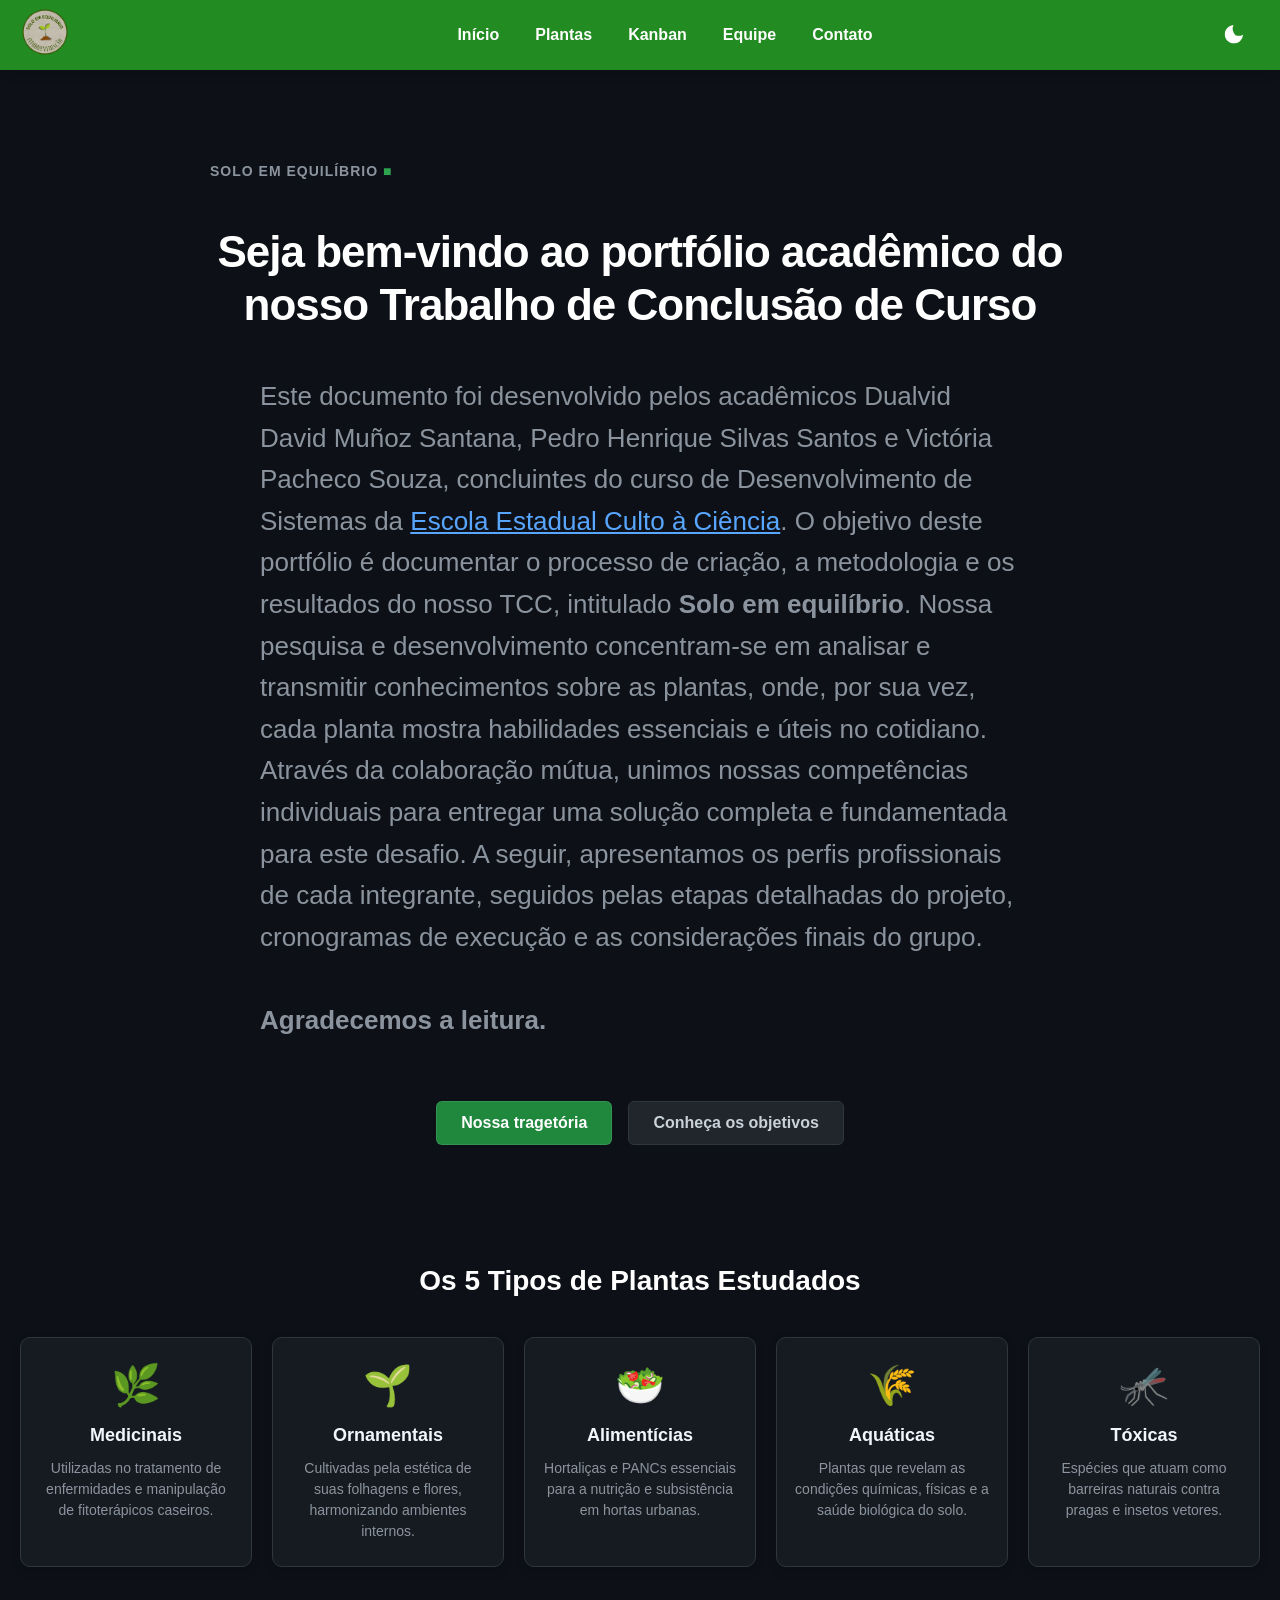
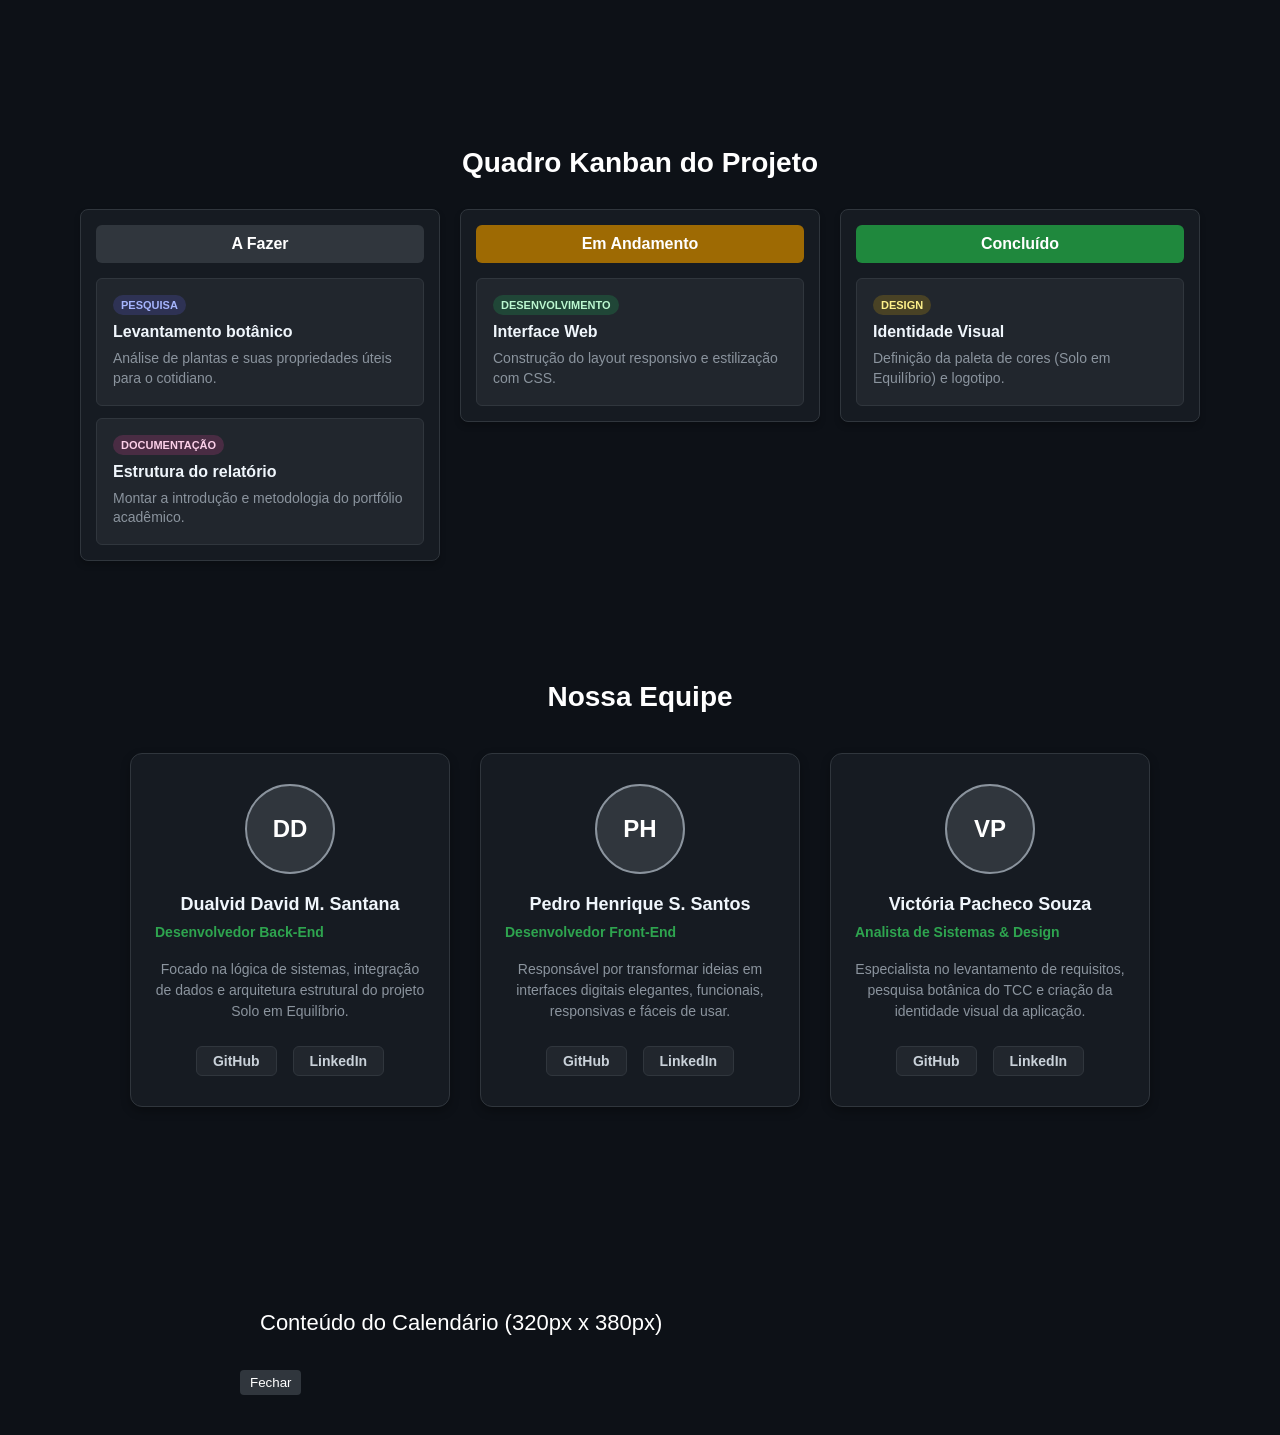
==== commit 7b09bd61: "Atualização do rodapé  O início da criação pagina de tragetória e Objetivos e os seus texto e rodapé" ====
--- a/Agenda_do_projeto/index.html
+++ b/Agenda_do_projeto/index.html
@@ -173,12 +173,12 @@
  
         /* Texto descritivo */
         .description {
-            font-size: 16px;
+            font-size: 26px;
             line-height: 1.6;
             color: #8b949e;
             max-width: 800px;
             margin: 0 auto 40px auto;
-            text-align: justify;
+            text-align:left;
             /* Melhora a leitura de textos longos */
         }
  
--- a/Agenda_do_projeto/estilo.css
+++ b/Agenda_do_projeto/estilo.css
@@ -46,6 +46,7 @@
     padding: 20px;  
     font-size: 20px;
     line-height: 1.6;
+    font-size: 22px;
 }
 
 /* NAVBAR FIXA NO TOPO */
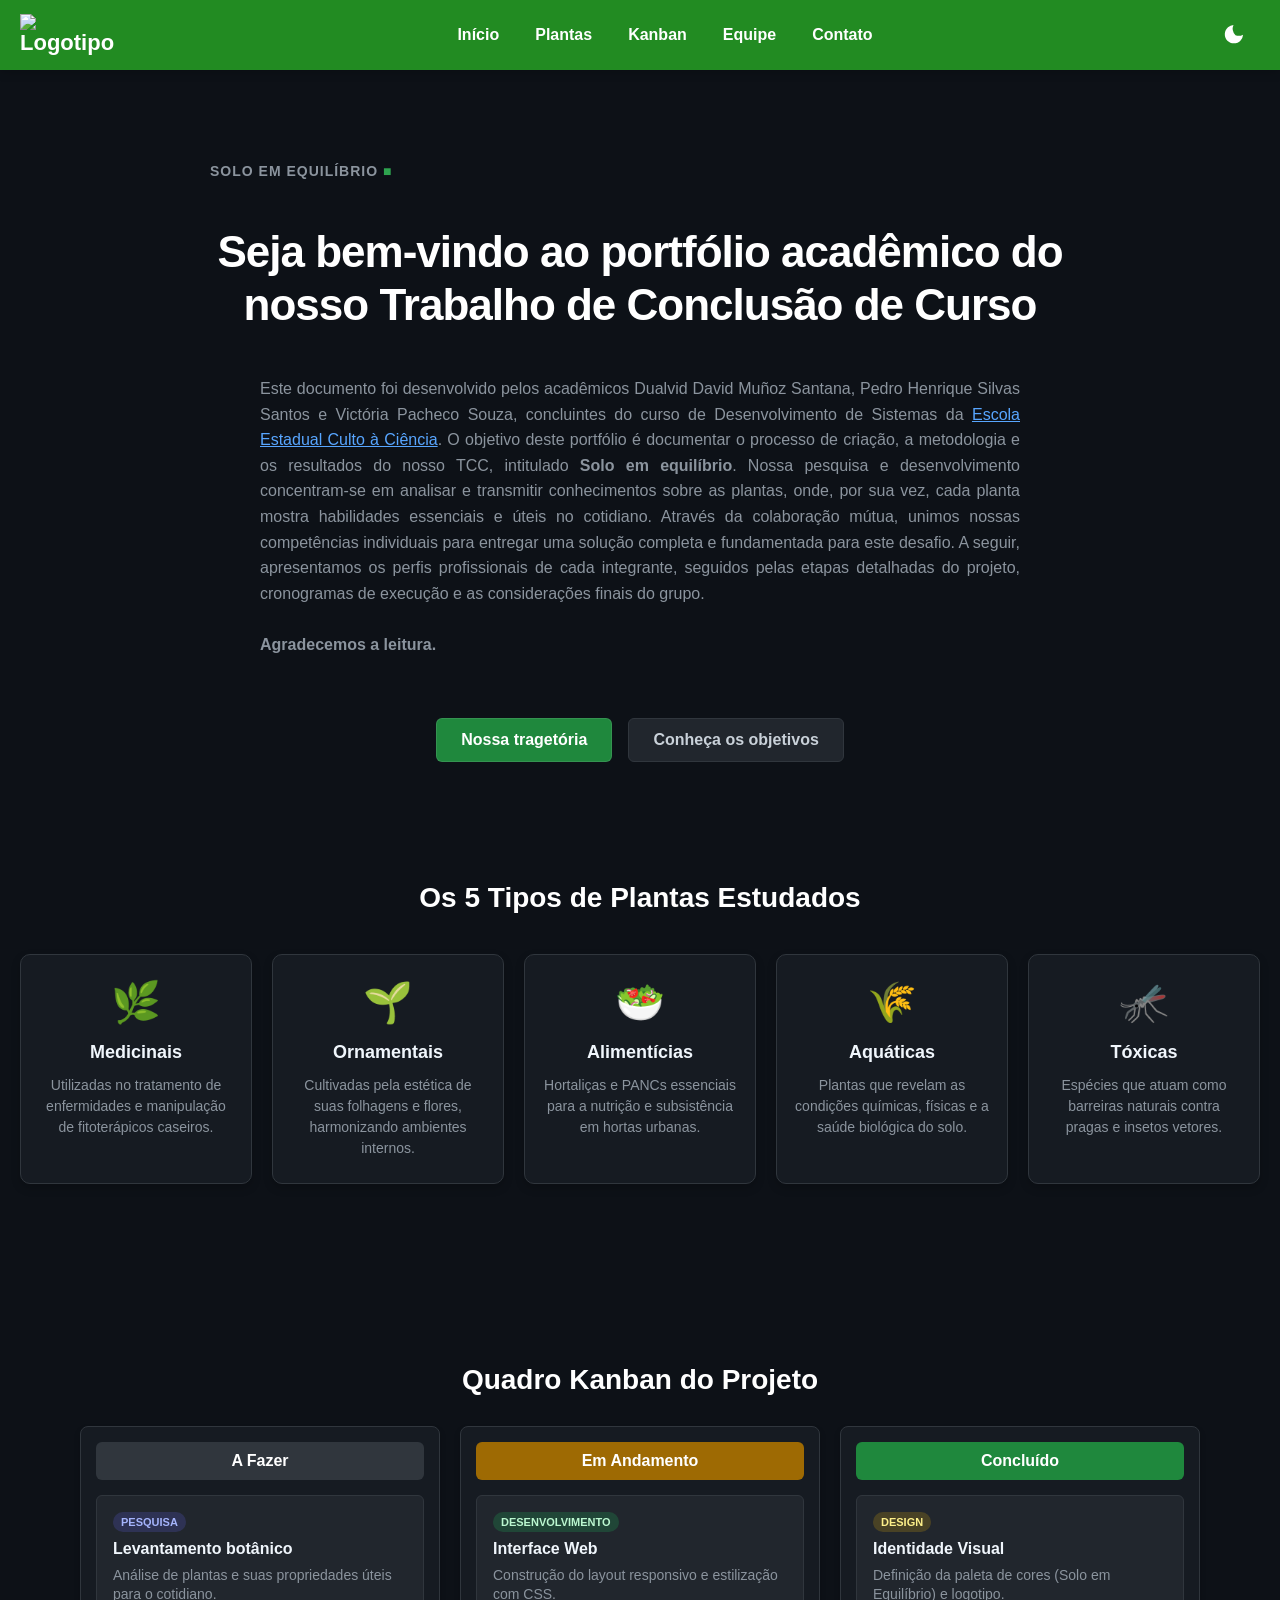
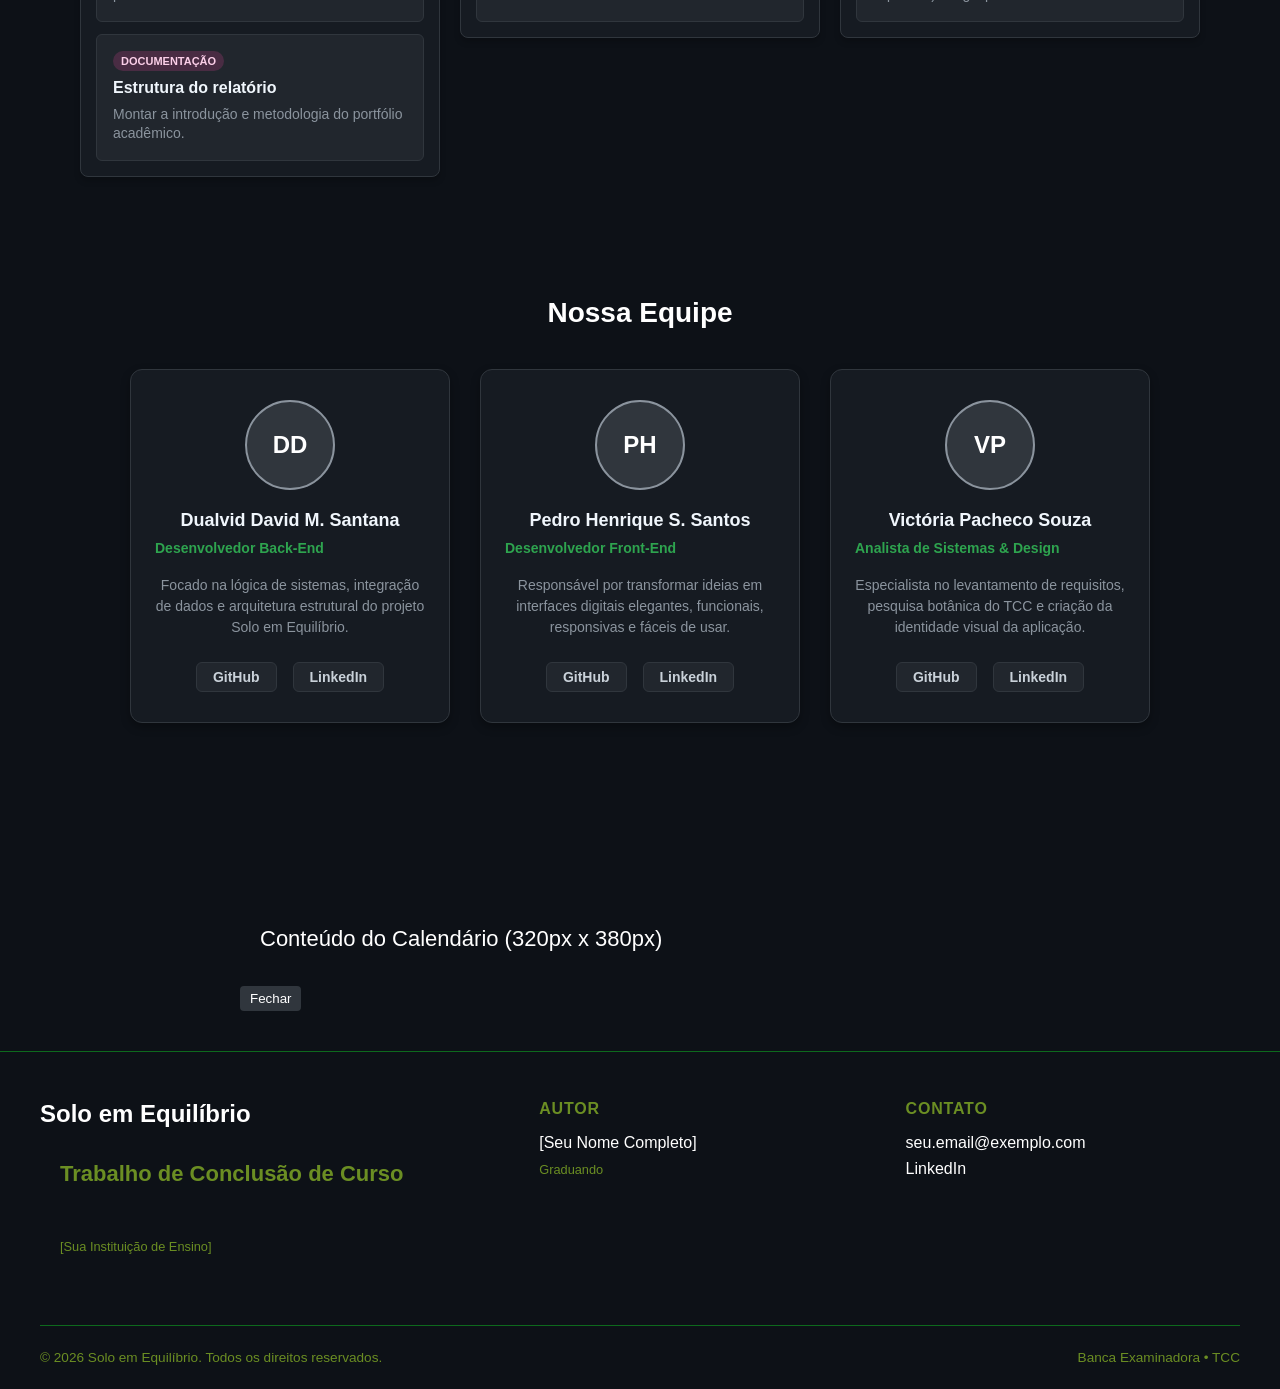
==== commit 075239c6: "Atualização do código Criação da pagina de Tragetória e Objetivos, e feito o rodapé." ====
--- a/Agenda_do_projeto/index.html
+++ b/Agenda_do_projeto/index.html
@@ -173,12 +173,12 @@
  
         /* Texto descritivo */
         .description {
-            font-size: 26px;
+            font-size: 16px;
             line-height: 1.6;
             color: #8b949e;
             max-width: 800px;
             margin: 0 auto 40px auto;
-            text-align:left;
+            text-align: justify;
             /* Melhora a leitura de textos longos */
         }
  
@@ -351,6 +351,8 @@
       <a href="#" class="btn btn-secondary">Conheça os objetivos </a>
     </div>
   </section>
+
+  
   <!--Seção dos tipos de plantas-->
   <section id="TiposPlantas">
     <h2 class="plantas-title">Os 5 Tipos de Plantas Estudados</h2>
@@ -732,6 +734,44 @@
     </div>
   </section>
  
+  <footer class="footer-portfolio">
+    <div class="footer-container">
+        
+        <!-- Identificação do Projeto -->
+        <div class="footer-brand">
+            <h3>Solo em Equilíbrio</h3>
+            <p><strong>Trabalho de Conclusão de Curso</strong></p>
+            <p style="font-size: 0.8rem; margin-top: 5px;">[Sua Instituição de Ensino]</p>
+        </div>
+
+        <!-- Links e Contatos -->
+        <div class="footer-links">
+            <div class="footer-group">
+                <h4>Autor</h4>
+                <ul>
+                    <li><span>[Seu Nome Completo]</span></li>
+                    <li><span style="color: var(--footer-muted); font-size: 0.8rem;">Graduando</span></li>
+                </ul>
+            </div>
+            
+            <div class="footer-group">
+                <h4>Contato</h4>
+                <ul>
+                    <li><a href="mailto:seu.email@exemplo.com">seu.email@exemplo.com</a></li>
+                    <li><a href="https://linkedin.com" target="_blank">LinkedIn</a></li>
+                </ul>
+            </div>
+        </div>
+
+    </div>
+
+    <!-- Linha de Direitos Autorais -->
+    <div class="footer-bottom">
+        <div>&copy; 2026 Solo em Equilíbrio. Todos os direitos reservados.</div>
+        <div>Banca Examinadora &bull; TCC</div>
+    </div>
+</footer>
+
 </body>
  
 </html>
--- a/Agenda_do_projeto/estilo.css
+++ b/Agenda_do_projeto/estilo.css
@@ -5,7 +5,9 @@
     --border: 0.1rem solid rgb(13, 77, 0);
     --accent: #556B2F;
     --accent_hover: #6B8E23;
-    
+    --footer-muted: #6B8E23;
+    --footer-border: #0d6a1d;
+
     /* Variáveis do Calendário */
     --primary-color: #6ff163;
     --bg-calendar: #ffffff;
@@ -28,9 +30,10 @@
 body {
     background-color: #fff;
     min-height: 100vh;
-    padding-top: 80px; /* Margem para o conteúdo não sumir atrás do menu fixo */
-}
- 
+    padding-top: 80px;
+    /* Margem para o conteúdo não sumir atrás do menu fixo */
+}
+
 body.dark {
     --body-color: #1c1c1c;
     --nav-color: #1a681a;
@@ -40,10 +43,13 @@
 }
 
 p {
-    text-align: justify;      /* Justifica o texto */
-    max-width: 2050px;         /* Limita a largura para criar as laterais livres */
-    margin: 0 auto;           /* Centraliza o bloco na horizontal */
-    padding: 20px;  
+    text-align: justify;
+    /* Justifica o texto */
+    max-width: 2050px;
+    /* Limita a largura para criar as laterais livres */
+    margin: 0 auto;
+    /* Centraliza o bloco na horizontal */
+    padding: 20px;
     font-size: 20px;
     line-height: 1.6;
     font-size: 22px;
@@ -56,13 +62,15 @@
     display: flex;
     align-items: center;
     justify-content: space-between;
-    position: fixed; /* Fixa o menu na tela */
+    position: fixed;
+    /* Fixa o menu na tela */
     top: 0;
     left: 0;
     width: 100%;
     height: 70px;
-    z-index: 10000; /* Mantém o menu acima de qualquer outro elemento */
-    box-shadow: 0 2px 10px rgba(0,0,0,0.2);
+    z-index: 10000;
+    /* Mantém o menu acima de qualquer outro elemento */
+    box-shadow: 0 2px 10px rgba(0, 0, 0, 0.2);
 }
 
 .logo {
@@ -104,7 +112,7 @@
     min-width: 150px;
     border-radius: 5px;
     overflow: hidden;
-    box-shadow: 0 4px 12px rgba(0,0,0,0.15);
+    box-shadow: 0 4px 12px rgba(0, 0, 0, 0.15);
 }
 
 .dropdown a {
@@ -139,12 +147,15 @@
         display: none;
         padding: 10px;
     }
+
     .menu.active {
         display: flex;
     }
+
     .menu-toggle {
         display: block;
     }
+
     .search-box {
         display: none;
     }
@@ -160,7 +171,8 @@
 
 .calendario-mensal {
     border-collapse: collapse;
-    width: 100%; /* Ajustado para melhor responsividade */
+    width: 100%;
+    /* Ajustado para melhor responsividade */
     margin-bottom: 30px;
     box-shadow: 0 2px 10px rgba(0, 0, 0, 0.1);
     background-color: white;
@@ -284,6 +296,7 @@
     .calendar-container {
         padding: 8px;
     }
+
     .calendar-grid {
         gap: 4px;
     }
@@ -294,7 +307,7 @@
     display: flex;
     align-items: center;
 }
- 
+
 .darkLight-searchBox .dark-light,
 .darkLight-searchBox .searchToggle {
     height: 40px;
@@ -305,7 +318,7 @@
     margin: 0 5px;
     position: relative;
 }
- 
+
 .dark-light svg,
 .searchToggle svg {
     position: absolute;
@@ -316,41 +329,41 @@
     cursor: pointer;
     transition: all 0.2s ease;
 }
- 
+
 .dark-light svg.sun {
     opacity: 0;
     pointer-events: none;
 }
- 
+
 .dark-light.active svg.sun {
     opacity: 1;
     pointer-events: auto;
 }
- 
+
 .dark-light.active svg.moon {
     opacity: 0;
     pointer-events: none;
 }
- 
+
 .searchToggle svg.cancel {
     opacity: 0;
     pointer-events: none;
 }
- 
+
 .searchToggle.active svg.cancel {
     opacity: 1;
     pointer-events: auto;
 }
- 
+
 .searchToggle.active svg.search {
     opacity: 0;
     pointer-events: none;
 }
- 
+
 .searchBox {
     position: relative;
 }
- 
+
 .searchBox .search-field {
     position: absolute;
     bottom: -85px;
@@ -367,13 +380,13 @@
     pointer-events: none;
     transition: all 0.3s ease;
 }
- 
-.searchToggle.active ~ .search-field {
+
+.searchToggle.active~.search-field {
     bottom: -74px;
     opacity: 1;
     pointer-events: auto;
 }
- 
+
 .search-field::before {
     content: '';
     position: absolute;
@@ -385,7 +398,7 @@
     transform: rotate(-45deg);
     z-index: -1;
 }
- 
+
 .search-field input {
     height: 100%;
     width: 100%;
@@ -398,7 +411,7 @@
     color: var(--search-text);
     background-color: var(--search-bar);
 }
- 
+
 .search-field .input-search-icon {
     position: absolute;
     color: var(--nav-color);
@@ -438,7 +451,8 @@
 /* Colunas individuais */
 .kanban-column {
     flex: 1;
-    background-color: #161b22; /* Fundo ligeiramente mais claro que o body */
+    background-color: #161b22;
+    /* Fundo ligeiramente mais claro que o body */
     border: 1px solid #30363d;
     border-radius: 8px;
     padding: 15px;
@@ -459,15 +473,18 @@
 
 /* Cores temáticas para cada status */
 .column-header.todo {
-    background-color: #30363d; /* Cinza escuro */
+    background-color: #30363d;
+    /* Cinza escuro */
 }
 
 .column-header.doing {
-    background-color: #9e6a03; /* Amarelo/Laranja queimado */
+    background-color: #9e6a03;
+    /* Amarelo/Laranja queimado */
 }
 
 .column-header.done {
-    background-color: #1f883d; /* Verde GitHub */
+    background-color: #1f883d;
+    /* Verde GitHub */
 }
 
 /* Lista de cartões */
@@ -502,7 +519,8 @@
     font-size: 14px;
     color: #8b949e;
     line-height: 1.4;
-    padding: 0; /* Reseta o padding herdado do 'p' global */
+    padding: 0;
+    /* Reseta o padding herdado do 'p' global */
     margin: 0;
     text-align: left;
 }
@@ -517,10 +535,25 @@
     text-transform: uppercase;
 }
 
-.tag-pesquisa { background-color: rgba(99, 102, 241, 0.2); color: #a5b4fc; }
-.tag-doc      { background-color: rgba(236, 72, 153, 0.2); color: #fbcfe8; }
-.tag-dev      { background-color: rgba(34, 197, 94, 0.2);  color: #bbf7d0; }
-.tag-design   { background-color: rgba(234, 179, 8, 0.2);   color: #fef08a; }
+.tag-pesquisa {
+    background-color: rgba(99, 102, 241, 0.2);
+    color: #a5b4fc;
+}
+
+.tag-doc {
+    background-color: rgba(236, 72, 153, 0.2);
+    color: #fbcfe8;
+}
+
+.tag-dev {
+    background-color: rgba(34, 197, 94, 0.2);
+    color: #bbf7d0;
+}
+
+.tag-design {
+    background-color: rgba(234, 179, 8, 0.2);
+    color: #fef08a;
+}
 
 /* Responsividade para celulares */
 @media (max-width: 900px) {
@@ -551,7 +584,8 @@
     display: flex;
     gap: 30px;
     justify-content: center;
-    flex-wrap: wrap; /* Garante que quebre linha em telas pequenas */
+    flex-wrap: wrap;
+    /* Garante que quebre linha em telas pequenas */
 }
 
 /* Card de perfil individual */
@@ -568,7 +602,8 @@
 
 .profile-card:hover {
     transform: translateY(-5px);
-    border-color: #2ea44f; /* Destaca com o verde do projeto ao passar o mouse */
+    border-color: #2ea44f;
+    /* Destaca com o verde do projeto ao passar o mouse */
 }
 
 /* Círculo para foto ou iniciais */
@@ -596,7 +631,8 @@
 /* Cargo/Função */
 .profile-card .role {
     font-size: 14px;
-    color: #2ea44f; /* Verde para destacar a profissão */
+    color: #2ea44f;
+    /* Verde para destacar a profissão */
     font-weight: 600;
     margin-bottom: 16px;
     text-transform: none;
@@ -655,7 +691,8 @@
 /* Configuração do Grid de 5 colunas */
 .plantas-grid {
     display: grid;
-    grid-template-columns: repeat(5, 1fr); /* Cria exatamente 5 colunas iguais */
+    grid-template-columns: repeat(5, 1fr);
+    /* Cria exatamente 5 colunas iguais */
     gap: 20px;
 }
 
@@ -701,18 +738,260 @@
 /* Responsividade: Quebra as colunas conforme a tela diminui */
 @media (max-width: 1024px) {
     .plantas-grid {
-        grid-template-columns: repeat(3, 1fr); /* 3 colunas em tablets */
+        grid-template-columns: repeat(3, 1fr);
+        /* 3 colunas em tablets */
     }
 }
 
 @media (max-width: 768px) {
     .plantas-grid {
-        grid-template-columns: repeat(2, 1fr); /* 2 colunas em telas menores */
+        grid-template-columns: repeat(2, 1fr);
+        /* 2 colunas em telas menores */
     }
 }
 
 @media (max-width: 480px) {
     .plantas-grid {
-        grid-template-columns: 1fr; /* 1 coluna empilhada em celulares */
-    }
-}
+        grid-template-columns: 1fr;
+        /* 1 coluna empilhada em celulares */
+    }
+}
+
+/* =========================================================
+   RODAPÉ
+   ========================================================= */
+
+/*
+   MODO ESCURO:
+   O fundo continua ESCURO.
+   Não será invertido para branco.
+*/
+
+.footer-portfolio {
+    background-color: #0d1117;
+    color: #ffffff;
+    padding: 3rem 1.5rem 1.5rem 1.5rem;
+
+    font-family:
+        system-ui,
+        -apple-system,
+        BlinkMacSystemFont,
+        'Segoe UI',
+        Roboto,
+        sans-serif;
+
+    border-top: 1px solid #0d6a1d;
+
+    transition:
+        background-color 0.3s ease,
+        color 0.3s ease,
+        border-color 0.3s ease;
+}
+
+
+/* =========================================================
+   CONTAINER DO RODAPÉ
+   ========================================================= */
+
+.footer-container {
+    max-width: 1200px;
+    margin: 0 auto;
+
+    display: grid;
+    grid-template-columns: 1fr;
+    gap: 2rem;
+}
+
+
+/* =========================================================
+   DESKTOP
+   ========================================================= */
+
+@media (min-width: 768px) {
+
+    .footer-container {
+        grid-template-columns: 2fr 3fr;
+    }
+
+}
+
+
+/* =========================================================
+   MARCA / PROJETO
+   ========================================================= */
+
+.footer-brand h3 {
+    font-size: 1.5rem;
+    margin: 0 0 0.5rem 0;
+    font-weight: 700;
+    color: #ffffff;
+}
+
+.footer-brand p {
+    margin: 0;
+    color: #6B8E23;
+}
+
+
+/* =========================================================
+   LINKS DO RODAPÉ
+   ========================================================= */
+
+.footer-links {
+    display: grid;
+    grid-template-columns: repeat(
+        auto-fit,
+        minmax(140px, 1fr)
+    );
+
+    gap: 2rem;
+}
+
+
+/* Títulos dos grupos */
+
+.footer-group h4 {
+    font-size: 1rem;
+    margin: 0 0 1rem 0;
+
+    text-transform: uppercase;
+    letter-spacing: 0.05em;
+
+    color: #6B8E23;
+}
+
+
+/* Lista */
+
+.footer-group ul {
+    list-style: none;
+    padding: 0;
+    margin: 0;
+}
+
+.footer-group li {
+    margin-bottom: 0.5rem;
+}
+
+
+/* Links */
+
+.footer-group a {
+    color: #ffffff;
+    text-decoration: none;
+
+    transition: color 0.2s ease;
+}
+
+.footer-group a:hover {
+    color: #6B8E23;
+    text-decoration: underline;
+}
+
+
+/* =========================================================
+   PARTE INFERIOR DO RODAPÉ
+   ========================================================= */
+
+.footer-bottom {
+    max-width: 1200px;
+
+    margin: 3rem auto 0 auto;
+
+    padding-top: 1.5rem;
+
+    border-top: 1px solid #0d6a1d;
+
+    display: flex;
+    flex-direction: column;
+
+    gap: 1rem;
+
+    font-size: 0.85rem;
+
+    color: #6B8E23;
+}
+
+
+/* =========================================================
+   RODAPÉ NO MODO CLARO
+   ========================================================= */
+
+body.dark .footer-portfolio {
+    background-color: #ffffff;
+    color: #000000;
+    border-top: 1px solid #009E60;
+}
+
+body.dark .footer-brand h3 {
+    color: #000000;
+}
+
+body.dark .footer-brand p {
+    color: #009E60;
+}
+
+body.dark .footer-group h4 {
+    color:#009E60;
+}
+
+body.dark .footer-group a {
+    color: #000000;
+}
+
+body.dark .footer-group a:hover {
+    color: #009E60;
+}
+
+body.dark .footer-bottom {
+    border-top: 1px solid #0d6a1d;
+    color: #009E60;
+}
+
+
+/* =========================================================
+   RODAPÉ RESPONSIVO
+   ========================================================= */
+
+@media (min-width: 576px) {
+
+    .footer-bottom {
+        flex-direction: row;
+        justify-content: space-between;
+    }
+
+}
+
+
+/* =========================================================
+   RESPONSIVIDADE DO HERO
+   ========================================================= */
+
+@media (max-width: 768px) {
+
+    .main-title {
+        font-size: 34px;
+    }
+
+    .description {
+        font-size: 15px;
+    }
+
+}
+
+
+/* =========================================================
+   CELULARES PEQUENOS
+   ========================================================= */
+
+@media (max-width: 480px) {
+
+    .main-title {
+        font-size: 28px;
+    }
+
+    .hero-section {
+        padding: 0 20px;
+    }
+
+}
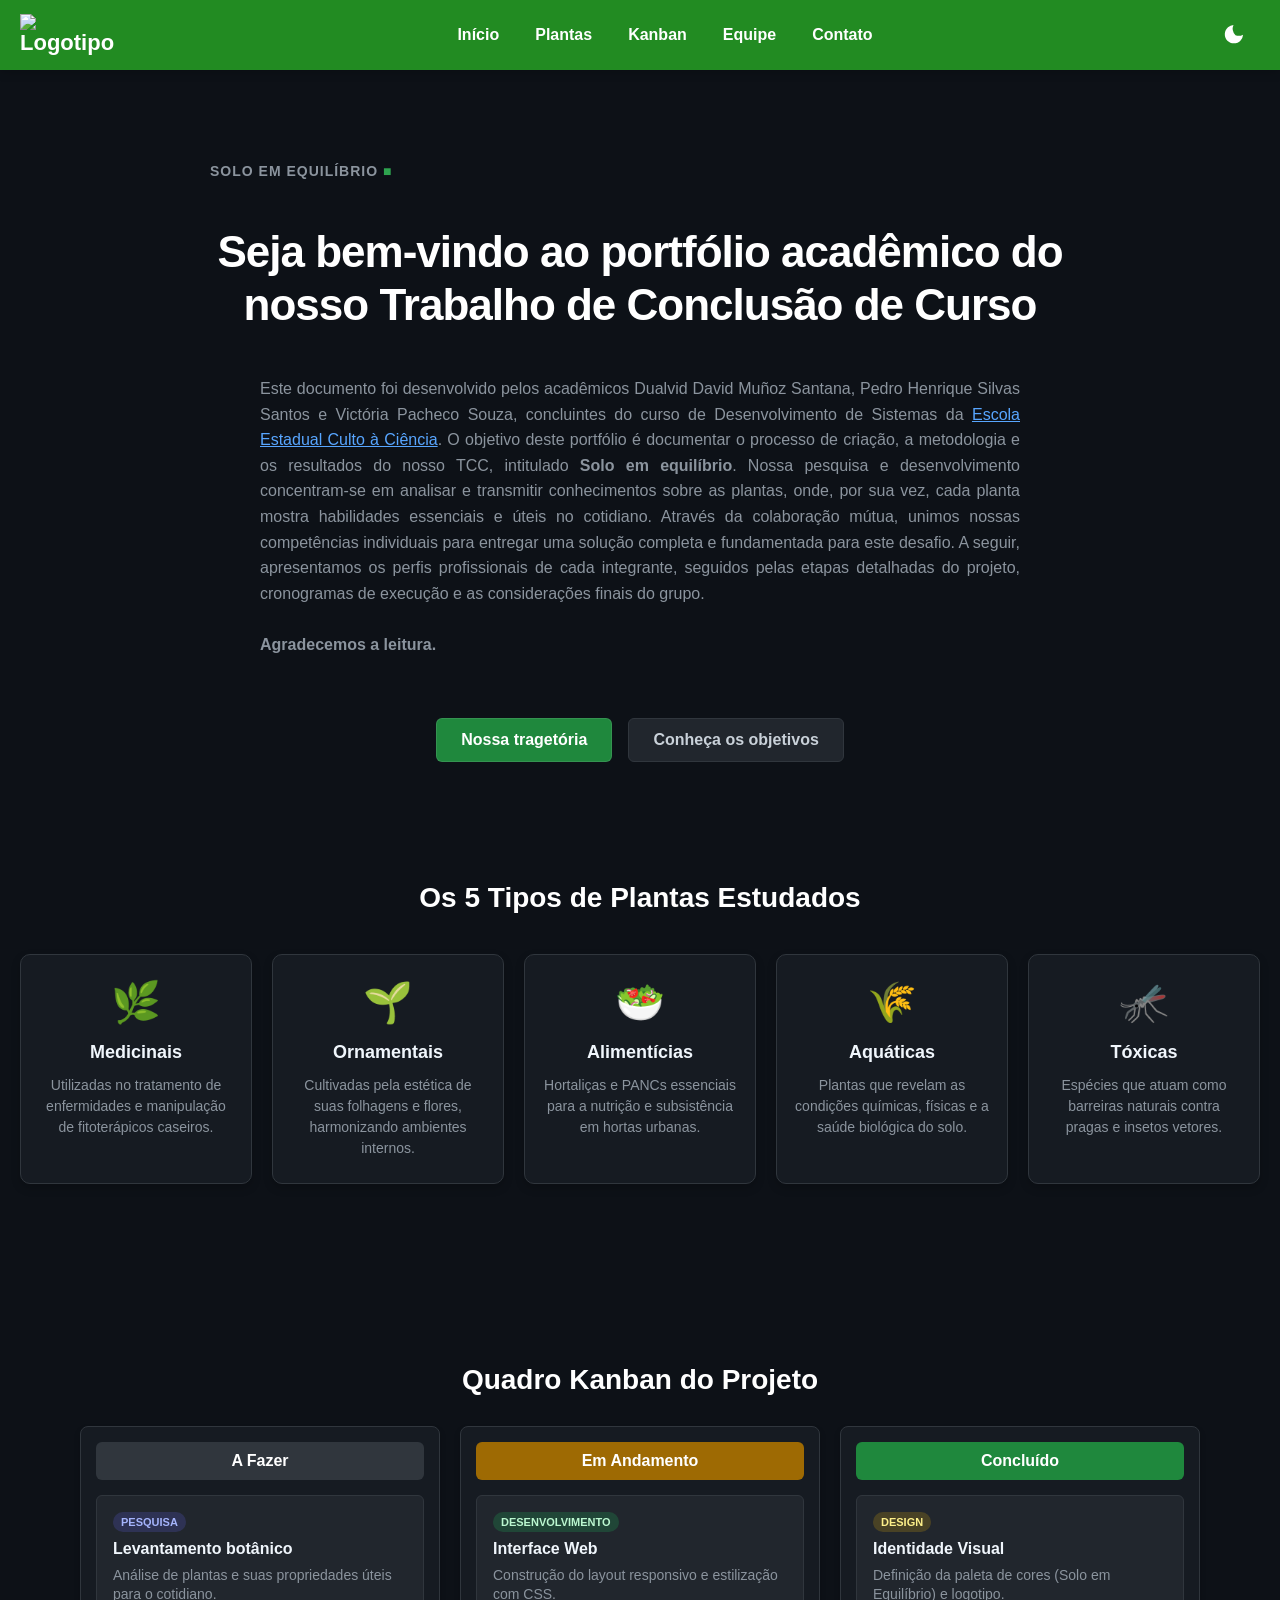
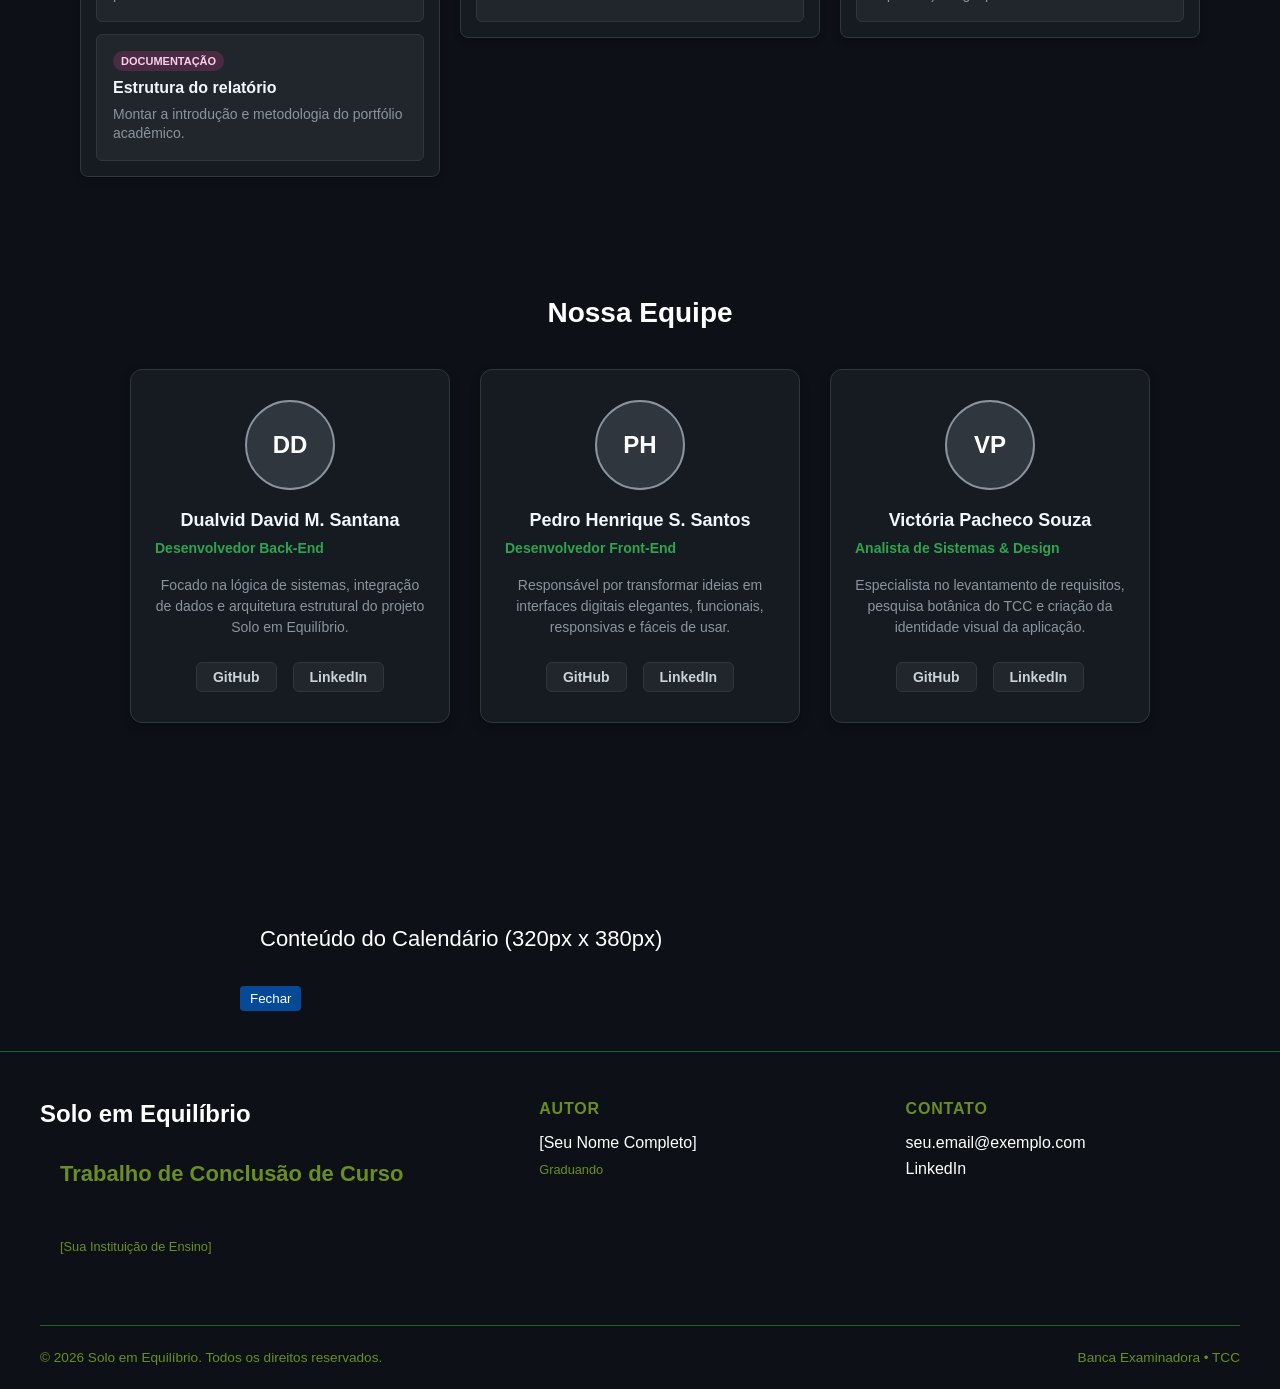
==== commit fd18d96c: "Add files via upload" ====
--- a/Agenda_do_projeto/index.html
+++ b/Agenda_do_projeto/index.html
@@ -347,8 +347,8 @@
     </p>
  
     <div class="button-group">
-      <a href="#" class="btn btn-primary">Nossa tragetória</a>
-      <a href="#" class="btn btn-secondary">Conheça os objetivos </a>
+      <a href="tragetoria.html" class="btn btn-primary">Nossa tragetória</a>
+      <a href="objetivo.html" class="btn btn-secondary">Conheça os objetivos </a>
     </div>
   </section>
 
@@ -729,7 +729,7 @@
       <p>Conteúdo do Calendário (320px x 380px)</p>
       <!-- Insira a estrutura ou iframe do seu calendário aqui -->
       <button
-        style="margin-top: 10px; background: #30363d; color: white; border: none; padding: 5px 10px; cursor: pointer; border-radius: 4px;"
+        style="margin-top: 10px; background: #054997; color: white; border: none; padding: 5px 10px; cursor: pointer; border-radius: 4px;"
         onclick="this.parentElement.style.display='none'">Fechar</button>
     </div>
   </section>
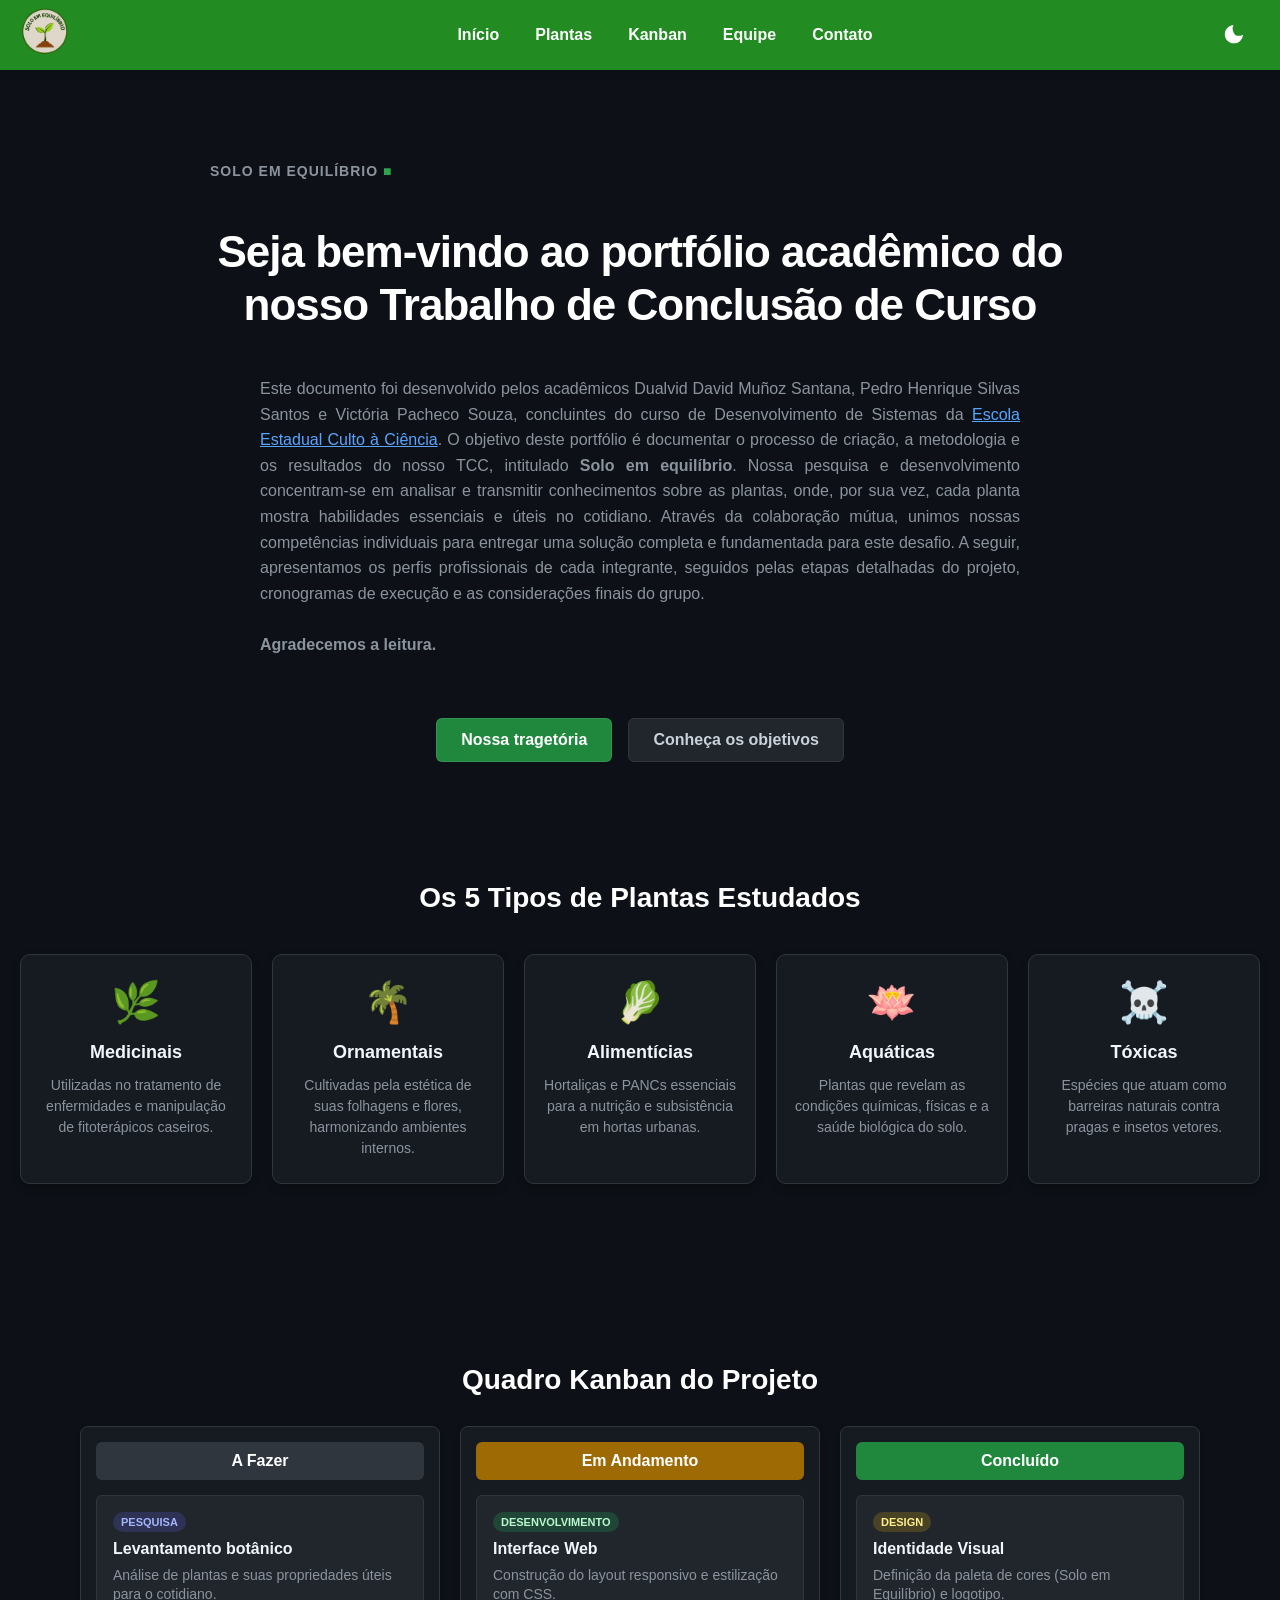
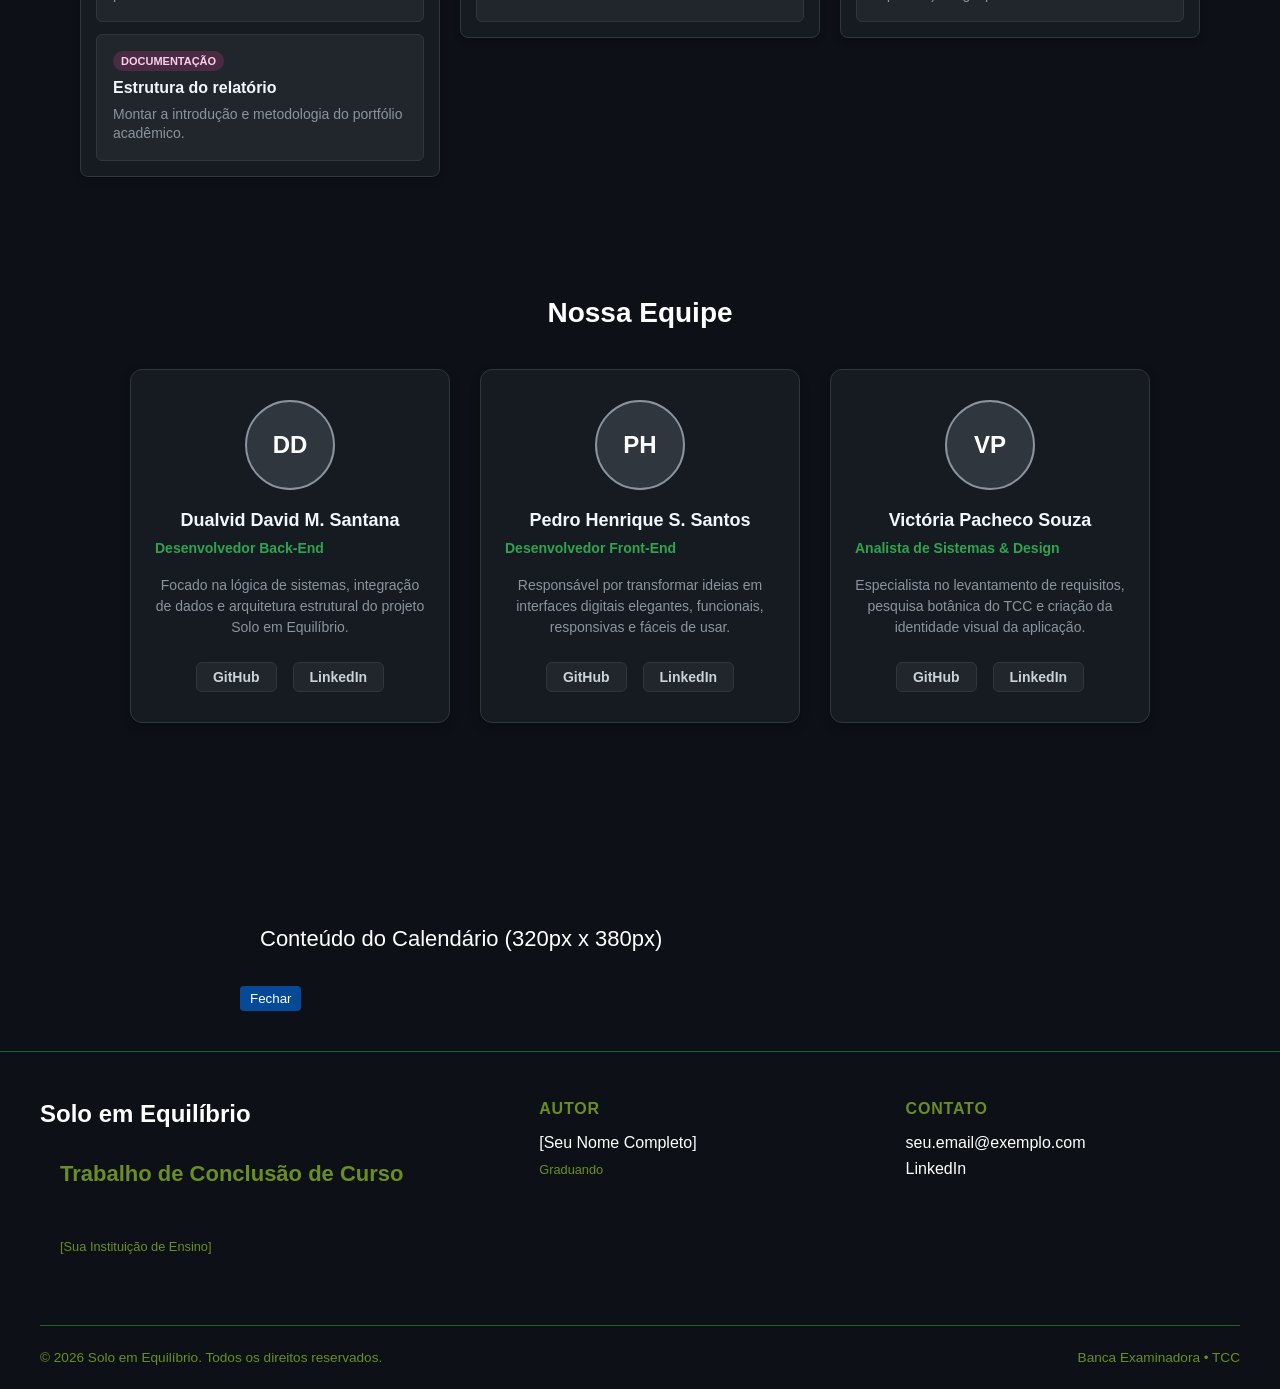
==== commit 688d4699: "Add files via upload" ====
--- a/Agenda_do_projeto/index.html
+++ b/Agenda_do_projeto/index.html
@@ -368,28 +368,28 @@
  
       <!-- Tipo 2 -->
       <div class="planta-card">
-        <div class="planta-icon">🌱</div>
+        <div class="planta-icon">🌴</div>
         <h3>Ornamentais</h3>
         <p>Cultivadas pela estética de suas folhagens e flores, harmonizando ambientes internos.</p>
       </div>
  
       <!-- Tipo 3 -->
       <div class="planta-card">
-        <div class="planta-icon">🥗</div>
+        <div class="planta-icon">🥬</div>
         <h3>Alimentícias</h3>
         <p>Hortaliças e PANCs essenciais para a nutrição e subsistência em hortas urbanas.</p>
       </div>
  
       <!-- Tipo 4 -->
       <div class="planta-card">
-        <div class="planta-icon">🌾</div>
+        <div class="planta-icon">🪷</div>
         <h3>Aquáticas</h3>
         <p>Plantas que revelam as condições químicas, físicas e a saúde biológica do solo.</p>
       </div>
  
       <!-- Tipo 5 -->
       <div class="planta-card">
-        <div class="planta-icon">🦟</div>
+        <div class="planta-icon">☠️</div>
         <h3>Tóxicas</h3>
         <p>Espécies que atuam como barreiras naturais contra pragas e insetos vetores.</p>
       </div>
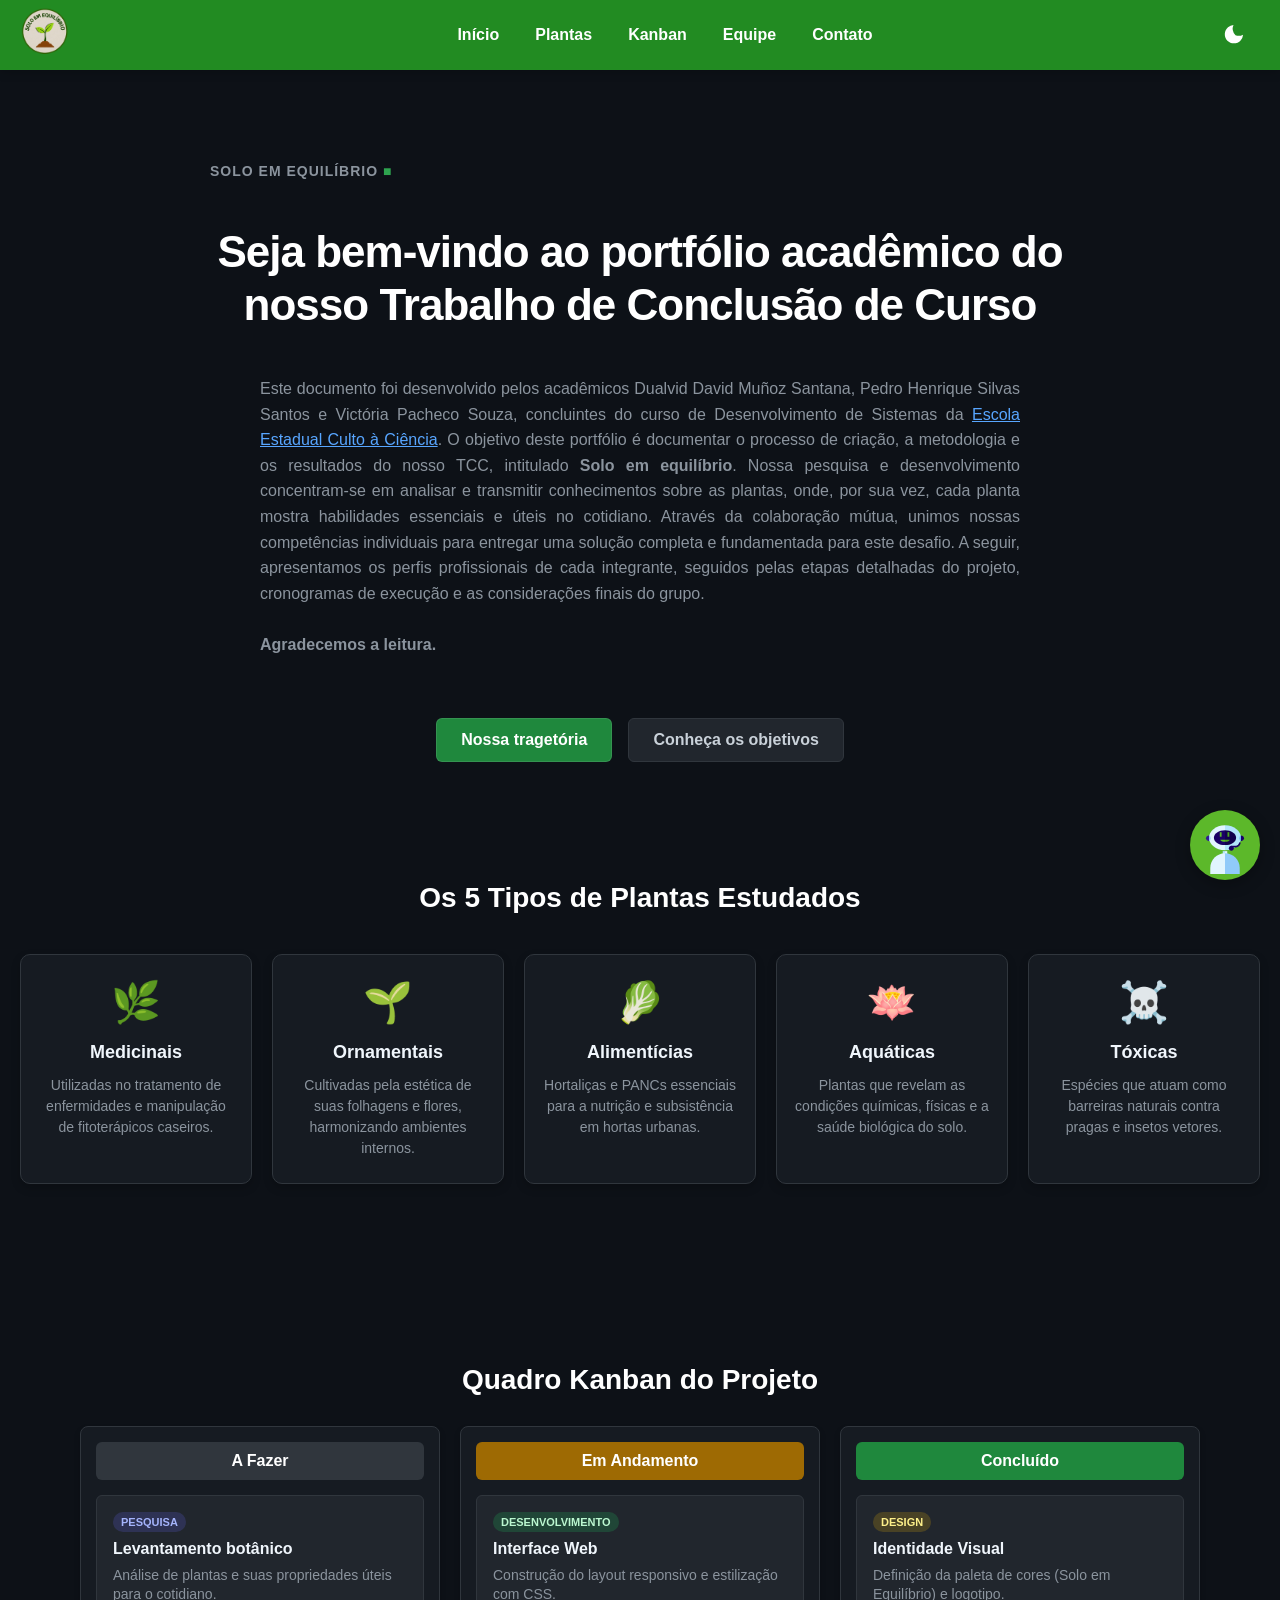
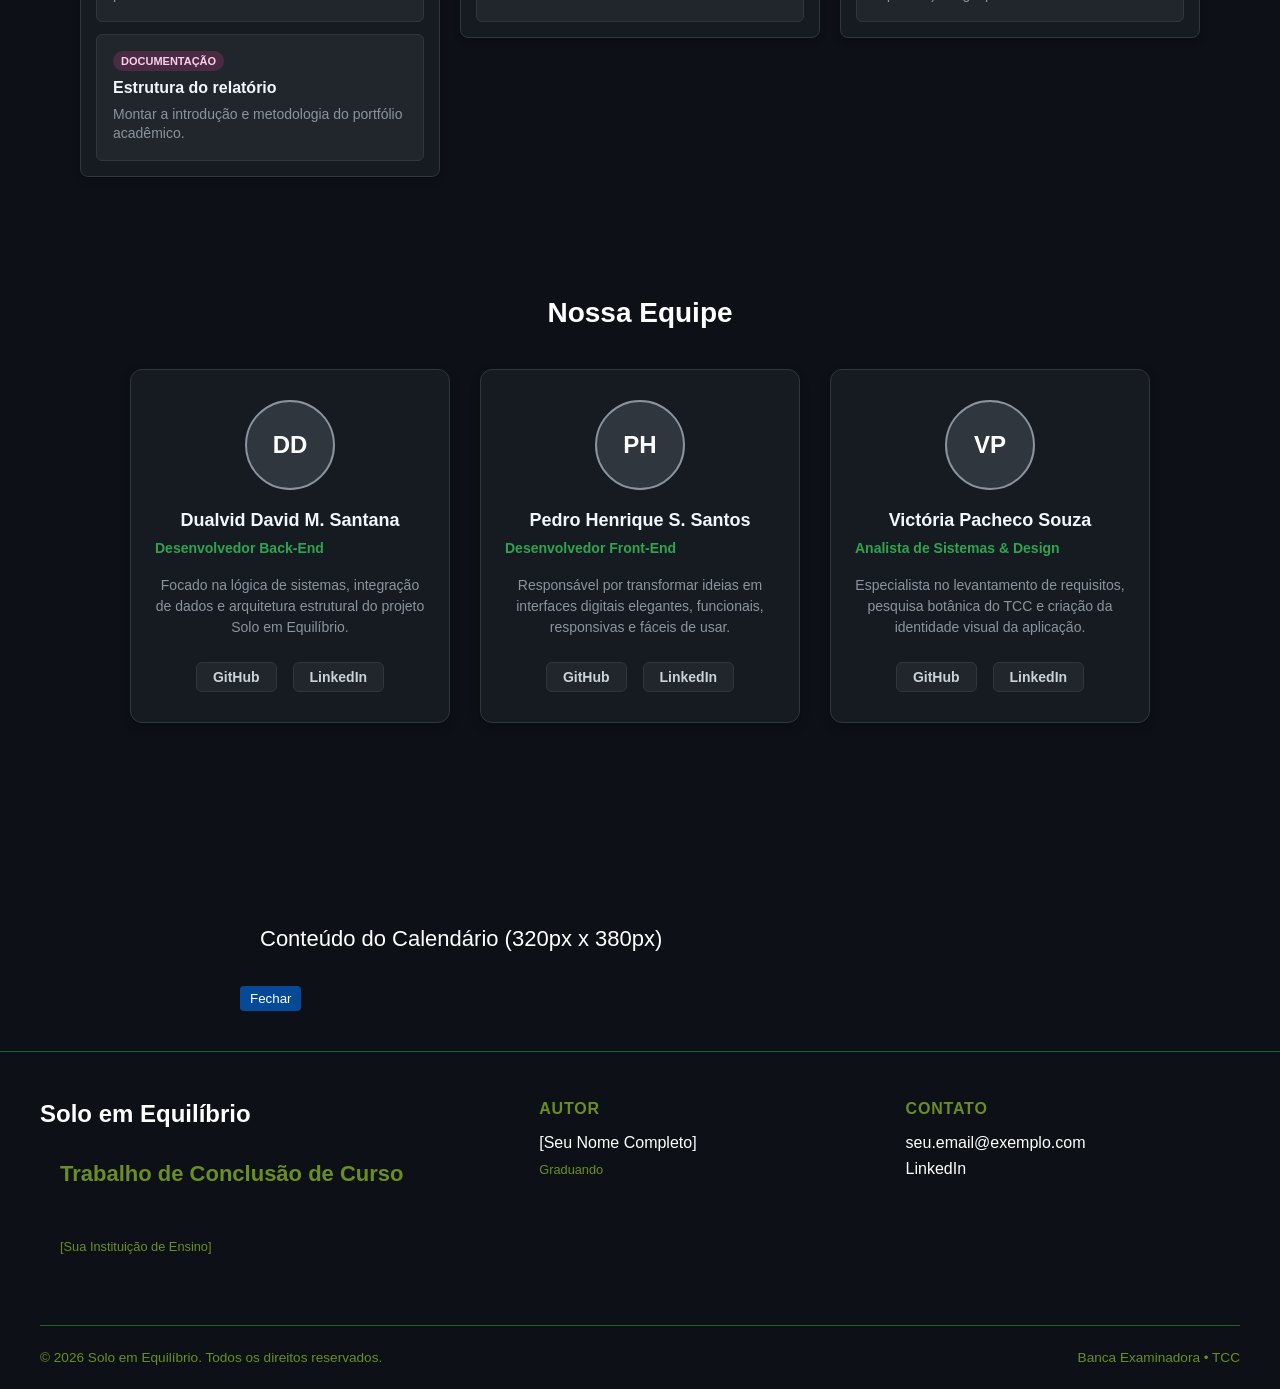
==== commit bb1c66e4: "integração do chatbot" ====
--- a/Agenda_do_projeto/index.html
+++ b/Agenda_do_projeto/index.html
@@ -1,27 +1,27 @@
 <!DOCTYPE html>
 <html lang="pt-BR">
- 
+
 <head>
   <meta charset="UTF-8">
   <meta name="viewport" content="width=device-width, initial-scale=1.0">
   <title>Portfólio para o TCC</title>
- 
+
   <!-- Arquivos externos -->
   <link rel="stylesheet" type="text/css" href="estilo.css" />
   <script src="botaoes.js" defer></script>
- 
+
   <style>
     /* =============================
    MODO ESCURO / CLARO INVERTIDO
 ================================ */
- 
+
     /* MODO ESCURO - padrão */
     body {
       background-color: #0d1117;
       color: #ffffff;
       transition: background-color 0.3s ease, color 0.3s ease;
     }
- 
+
     /* Elementos no modo escuro */
     body .main-title,
     body .plantas-title,
@@ -31,17 +31,17 @@
     body h3 {
       color: #ffffff;
     }
- 
- 
+
+
     /* ================================
    MODO CLARO
 ================================ */
- 
+
     body.dark {
       background-color: #ffffff;
       color: #000000;
     }
- 
+
     /* Textos no modo claro */
     body.dark .main-title,
     body.dark .plantas-title,
@@ -51,7 +51,7 @@
     body.dark h3 {
       color: #000000;
     }
- 
+
     /* TÍTULO SEMPRE BEM CENTRALIZADO */
     .main-title {
       text-align: center;
@@ -59,7 +59,7 @@
       margin-right: auto;
       width: 100%;
     }
- 
+
     /* Títulos no modo escuro */
     body .main-title,
     body .plantas-title,
@@ -69,7 +69,7 @@
     body h3 {
       color: #ffffff;
     }
- 
+
     /* Textos secundários no modo claro */
     body.dark .description,
     body.dark .planta-card p,
@@ -77,12 +77,12 @@
     body.dark .profile-card .bio {
       color: #555555;
     }
- 
- 
+
+
     /* ================================
    CARDS
 ================================ */
- 
+
     .planta-card,
     .profile-card,
     .kanban-column,
@@ -91,8 +91,8 @@
         color 0.3s ease,
         border-color 0.3s ease;
     }
- 
- 
+
+
     /* Cards no modo escuro */
     .planta-card,
     .profile-card,
@@ -100,13 +100,13 @@
       background-color: #161b22;
       border-color: #30363d;
     }
- 
+
     .kanban-card {
       background-color: #21262d;
       border-color: #30363d;
     }
- 
- 
+
+
     /* Cards no modo claro */
     body.dark .planta-card,
     body.dark .profile-card,
@@ -114,149 +114,151 @@
       background-color: #ffffff;
       border-color: #dddddd;
     }
- 
+
     body.dark .kanban-card {
       background-color: #f8f9fa;
       border-color: #dddddd;
     }
- 
- 
+
+
     /* ================================
    LUA E SOL
 ================================ */
- 
+
     .dark-light {
       position: relative;
       width: 40px;
       height: 40px;
       cursor: pointer;
     }
- 
+
     /* Ícones */
     .dark-light .moon,
     .dark-light .sun {
       position: absolute;
       width: 25px;
       height: 25px;
- 
+
       transition:
         opacity 0.3s ease,
         transform 0.3s ease;
     }
- 
- 
+
+
     /* 🌙 MODO ESCURO = LUA */
     .dark-light .moon {
       opacity: 1;
     }
- 
+
     .dark-light .sun {
       opacity: 0;
     }
- 
- 
+
+
     /* ☀️ MODO CLARO = SOL */
     body.dark .dark-light .moon {
       opacity: 0;
     }
- 
+
     body.dark .dark-light .sun {
       opacity: 1;
     }
+
     .main-title {
-            font-size: 44px;
-            font-weight: 600;
-            line-height: 1.2;
-            margin-bottom: 24px;
-            letter-spacing: -1px;
-        }
- 
-        /* Texto descritivo */
-        .description {
-            font-size: 16px;
-            line-height: 1.6;
-            color: #8b949e;
-            max-width: 800px;
-            margin: 0 auto 40px auto;
-            text-align: justify;
-            /* Melhora a leitura de textos longos */
-        }
- 
-        /* Container dos botões */
-        .button-group {
-            display: flex;
-            justify-content: center;
-            gap: 16px;
-            flex-wrap: wrap;
-        }
- 
-        /* Estilo base dos botões */
-        .btn {
-            display: inline-block;
-            padding: 12px 24px;
-            font-size: 16px;
-            font-weight: 600;
-            text-decoration: none;
-            border-radius: 6px;
-            transition: background-color 0.2s, transform 0.2s;
-        }
- 
-        /* Botão verde (Principal) */
-        .btn-primary {
-            background-color: #1f883d;
-            color: #ffffff;
-            border: 1px solid rgba(240, 246, 252, 0.1);
-        }
- 
-        .btn-primary:hover {
-            background-color: #2ea44f;
-        }
- 
-        /* Botão escuro (Secundário) */
-        .btn-secondary {
-            background-color: #21262d;
-            color: #c9d1d9;
-            border: 1px solid #30363d;
-        }
- 
-        .btn-secondary:hover {
-            background-color: #30363d;
-            color: #ffffff;
-        }
- 
-   /* Subtítulo superior pequeno */
-        .category-title {
-            font-size: 14px;
-            text-transform: uppercase;
-            letter-spacing: 1px;
-            color: #8b949e;
-            margin-bottom: 24px;
-            font-weight: 600;
-        }
- 
-        .category-title::after {
-            content: " ■";
-            color: #2ea44f;
-            /* Quadrado verde */
-        }
-            /* Container da seção Hero */
-        .hero-section {
-            max-width: 900px;
-            width: 100%;
-            margin: 60px auto;
-            text-align: center;
-        }
+      font-size: 44px;
+      font-weight: 600;
+      line-height: 1.2;
+      margin-bottom: 24px;
+      letter-spacing: -1px;
+    }
+
+    /* Texto descritivo */
+    .description {
+      font-size: 16px;
+      line-height: 1.6;
+      color: #8b949e;
+      max-width: 800px;
+      margin: 0 auto 40px auto;
+      text-align: justify;
+      /* Melhora a leitura de textos longos */
+    }
+
+    /* Container dos botões */
+    .button-group {
+      display: flex;
+      justify-content: center;
+      gap: 16px;
+      flex-wrap: wrap;
+    }
+
+    /* Estilo base dos botões */
+    .btn {
+      display: inline-block;
+      padding: 12px 24px;
+      font-size: 16px;
+      font-weight: 600;
+      text-decoration: none;
+      border-radius: 6px;
+      transition: background-color 0.2s, transform 0.2s;
+    }
+
+    /* Botão verde (Principal) */
+    .btn-primary {
+      background-color: #1f883d;
+      color: #ffffff;
+      border: 1px solid rgba(240, 246, 252, 0.1);
+    }
+
+    .btn-primary:hover {
+      background-color: #2ea44f;
+    }
+
+    /* Botão escuro (Secundário) */
+    .btn-secondary {
+      background-color: #21262d;
+      color: #c9d1d9;
+      border: 1px solid #30363d;
+    }
+
+    .btn-secondary:hover {
+      background-color: #30363d;
+      color: #ffffff;
+    }
+
+    /* Subtítulo superior pequeno */
+    .category-title {
+      font-size: 14px;
+      text-transform: uppercase;
+      letter-spacing: 1px;
+      color: #8b949e;
+      margin-bottom: 24px;
+      font-weight: 600;
+    }
+
+    .category-title::after {
+      content: " ■";
+      color: #2ea44f;
+      /* Quadrado verde */
+    }
+
+    /* Container da seção Hero */
+    .hero-section {
+      max-width: 900px;
+      width: 100%;
+      margin: 60px auto;
+      text-align: center;
+    }
   </style>
 </head>
- 
+
 <body>
   <nav>
     <div class="logo">
       <img src="Logotipo.png" height="50" alt="Logotipo">
     </div>
- 
+
     <div class="menu-toggle" onclick="toggleMenu()">☰</div>
- 
+
     <ul class="menu" id="menu">
       <li><a href="#">Início</a></li>
       <li><a href="#TiposPlantas">Plantas</a></li>
@@ -264,68 +266,68 @@
       <li><a href="#Equipe">Equipe</a></li>
       <li><a href="contato.html">Contato</a></li>
     </ul>
- 
+
     <div class="darkLight-searchBox">
- 
+
       <div class="dark-light">
- 
+
         <!-- LUA -->
         <svg class="moon" viewBox="0 0 24 24">
           <path
             d="M12 11.807A9.002 9.002 0 0 1 10.049 2a9.944 9.944 0 0 0-5.244 2.193C.961 7.472.71 13.568 4.212 17.07c3.5 3.5 9.597 3.25 12.877-.594A9.943 9.943 0 0 0 19.28 11.23a9.006 9.006 0 0 1-7.28.577z" />
         </svg>
- 
- 
+
+
         <!-- SOL -->
         <svg class="sun" viewBox="0 0 100 100" fill="none" stroke="#FFFFFF" stroke-width="7" stroke-linecap="square">
- 
+
           <circle cx="50" cy="50" r="22" />
- 
+
           <g>
             <line x1="50" y1="8" x2="50" y2="18" />
             <line x1="50" y1="82" x2="50" y2="92" />
- 
+
             <line x1="8" y1="50" x2="18" y2="50" />
             <line x1="82" y1="50" x2="92" y2="50" />
- 
+
             <line x1="20.5" y1="20.5" x2="27.5" y2="27.5" />
             <line x1="72.5" y1="72.5" x2="79.5" y2="79.5" />
- 
+
             <line x1="20.5" y1="79.5" x2="27.5" y2="72.5" />
             <line x1="72.5" y1="27.5" x2="79.5" y2="20.5" />
           </g>
- 
+
         </svg>
- 
+
       </div>
- 
+
     </div>
   </nav>
- 
+
   <!-- Script Isolado e Funcional -->
   <script>
     const body = document.querySelector("body"),
       modeToggle = document.querySelector(".dark-light"),
       searchToggle = document.querySelector(".searchToggle");
- 
+
     // Código do clique para o Modo Escuro
     modeToggle.addEventListener("click", () => {
       modeToggle.classList.toggle("active");
       body.classList.toggle("dark");
     });
- 
+
     // Alterna o estado ativo do botão de pesquisa ao clicar
     searchToggle.addEventListener("click", () => {
       searchToggle.classList.toggle("active");
     });
   </script>
- 
+
   <!-- Seção Principal (Apresentação do TCC) -->
   <section class="hero-section" id="Inicio">
     <p class="category-title">Solo em equilíbrio</p>
- 
+
     <h1 class="main-title">Seja bem-vindo ao portfólio acadêmico do nosso Trabalho de Conclusão de Curso</h1>
- 
+
     <p class="description">
       Este documento foi desenvolvido pelos acadêmicos Dualvid David Muñoz Santana, Pedro Henrique Silvas
       Santos e
@@ -345,64 +347,64 @@
       <br><br>
       <strong>Agradecemos a leitura.</strong>
     </p>
- 
+
     <div class="button-group">
       <a href="tragetoria.html" class="btn btn-primary">Nossa tragetória</a>
       <a href="objetivo.html" class="btn btn-secondary">Conheça os objetivos </a>
     </div>
   </section>
 
-  
+
   <!--Seção dos tipos de plantas-->
   <section id="TiposPlantas">
     <h2 class="plantas-title">Os 5 Tipos de Plantas Estudados</h2>
- 
+
     <div class="plantas-grid">
- 
+
       <!-- Tipo 1 -->
       <div class="planta-card">
         <div class="planta-icon">🌿</div>
         <h3>Medicinais</h3>
         <p>Utilizadas no tratamento de enfermidades e manipulação de fitoterápicos caseiros.</p>
       </div>
- 
+
       <!-- Tipo 2 -->
       <div class="planta-card">
-        <div class="planta-icon">🌴</div>
+        <div class="planta-icon">🌱</div>
         <h3>Ornamentais</h3>
         <p>Cultivadas pela estética de suas folhagens e flores, harmonizando ambientes internos.</p>
       </div>
- 
+
       <!-- Tipo 3 -->
       <div class="planta-card">
         <div class="planta-icon">🥬</div>
         <h3>Alimentícias</h3>
         <p>Hortaliças e PANCs essenciais para a nutrição e subsistência em hortas urbanas.</p>
       </div>
- 
+
       <!-- Tipo 4 -->
       <div class="planta-card">
         <div class="planta-icon">🪷</div>
         <h3>Aquáticas</h3>
         <p>Plantas que revelam as condições químicas, físicas e a saúde biológica do solo.</p>
       </div>
- 
+
       <!-- Tipo 5 -->
       <div class="planta-card">
         <div class="planta-icon">☠️</div>
         <h3>Tóxicas</h3>
         <p>Espécies que atuam como barreiras naturais contra pragas e insetos vetores.</p>
       </div>
- 
+
     </div>
   </section>
- 
+
   <!-- Seção Kanban -->
   <section id="Kanban">
     <!-- Conteúdo do Kanban vai aqui -->
     <section id="Kanban">
       <h2 class="kanban-title">Quadro Kanban do Projeto</h2>
- 
+
       <div class="kanban-container">
         <!-- Coluna: A Fazer -->
         <div class="kanban-column js-column">
@@ -420,7 +422,7 @@
             </div>
           </div>
         </div>
- 
+
         <!-- Coluna: Em Andamento -->
         <div class="kanban-column js-column">
           <div class="column-header doing">Em Andamento</div>
@@ -432,7 +434,7 @@
             </div>
           </div>
         </div>
- 
+
         <!-- Coluna: Concluído -->
         <div class="kanban-column js-column">
           <div class="column-header done">Concluído</div>
@@ -444,130 +446,151 @@
             </div>
           </div>
         </div>
-        <style>#Kanban {
-    padding: 60px 20px;
-    max-width: 1200px;
-    margin: 0 auto;
-}
- 
-.kanban-title {
-    font-size: 28px;
-    color: #ffffff;
-    margin-bottom: 30px;
-    text-align: center;
-    font-weight: 600;
-}
- 
-/* Container que alinha as colunas lado a lado */
-.kanban-container {
-    display: flex;
-    gap: 20px;
-    justify-content: space-between;
-    align-items: flex-start;
-}
- 
-/* Colunas individuais */
-.kanban-column {
-    flex: 1;
-    background-color: #161b22; /* Fundo ligeiramente mais claro que o body */
-    border: 1px solid #30363d;
-    border-radius: 8px;
-    padding: 15px;
-    min-width: 280px;
-    box-shadow: 0 4px 6px rgba(0, 0, 0, 0.2);
-}
- 
-/* Cabeçalhos das colunas */
-.column-header {
-    font-size: 16px;
-    font-weight: bold;
-    padding: 10px;
-    border-radius: 6px;
-    margin-bottom: 15px;
-    text-align: center;
-    color: #ffffff;
-}
- 
-/* Cores temáticas para cada status */
-.column-header.todo {
-    background-color: #30363d; /* Cinza escuro */
-}
- 
-.column-header.doing {
-    background-color: #9e6a03; /* Amarelo/Laranja queimado */
-}
- 
-.column-header.done {
-    background-color: #1f883d; /* Verde GitHub */
-}
- 
-/* Lista de cartões */
-.kanban-cards {
-    display: flex;
-    flex-direction: column;
-    gap: 12px;
-}
- 
-/* Estilo do cartão individual */
-.kanban-card {
-    background-color: #21262d;
-    border: 1px solid #30363d;
-    border-radius: 6px;
-    padding: 16px;
-    cursor: grab;
-    transition: transform 0.2s, border-color 0.2s;
-}
- 
-.kanban-card:hover {
-    transform: translateY(-2px);
-    border-color: #8b949e;
-}
- 
-.kanban-card h3 {
-    font-size: 16px;
-    color: #f0f6fc;
-    margin: 8px 0;
-}
- 
-.kanban-card p {
-    font-size: 14px;
-    color: #8b949e;
-    line-height: 1.4;
-    padding: 0; /* Reseta o padding herdado do 'p' global */
-    margin: 0;
-    text-align: left;
-}
- 
-/* Etiquetas/Tags coloridas dentro dos cartões */
-.card-tag {
-    display: inline-block;
-    font-size: 11px;
-    font-weight: bold;
-    padding: 4px 8px;
-    border-radius: 20px;
-    text-transform: uppercase;
-}
- 
-.tag-pesquisa { background-color: rgba(99, 102, 241, 0.2); color: #a5b4fc; }
-.tag-doc      { background-color: rgba(236, 72, 153, 0.2); color: #fbcfe8; }
-.tag-dev      { background-color: rgba(34, 197, 94, 0.2);  color: #bbf7d0; }
-.tag-design   { background-color: rgba(234, 179, 8, 0.2);   color: #fef08a; }
- 
-/* Responsividade para celulares */
-@media (max-width: 900px) {
-    .kanban-container {
-        flex-direction: column;
-        align-items: stretch;
-    }
-}
- </style>
+        <style>
+          #Kanban {
+            padding: 60px 20px;
+            max-width: 1200px;
+            margin: 0 auto;
+          }
+
+          .kanban-title {
+            font-size: 28px;
+            color: #ffffff;
+            margin-bottom: 30px;
+            text-align: center;
+            font-weight: 600;
+          }
+
+          /* Container que alinha as colunas lado a lado */
+          .kanban-container {
+            display: flex;
+            gap: 20px;
+            justify-content: space-between;
+            align-items: flex-start;
+          }
+
+          /* Colunas individuais */
+          .kanban-column {
+            flex: 1;
+            background-color: #161b22;
+            /* Fundo ligeiramente mais claro que o body */
+            border: 1px solid #30363d;
+            border-radius: 8px;
+            padding: 15px;
+            min-width: 280px;
+            box-shadow: 0 4px 6px rgba(0, 0, 0, 0.2);
+          }
+
+          /* Cabeçalhos das colunas */
+          .column-header {
+            font-size: 16px;
+            font-weight: bold;
+            padding: 10px;
+            border-radius: 6px;
+            margin-bottom: 15px;
+            text-align: center;
+            color: #ffffff;
+          }
+
+          /* Cores temáticas para cada status */
+          .column-header.todo {
+            background-color: #30363d;
+            /* Cinza escuro */
+          }
+
+          .column-header.doing {
+            background-color: #9e6a03;
+            /* Amarelo/Laranja queimado */
+          }
+
+          .column-header.done {
+            background-color: #1f883d;
+            /* Verde GitHub */
+          }
+
+          /* Lista de cartões */
+          .kanban-cards {
+            display: flex;
+            flex-direction: column;
+            gap: 12px;
+          }
+
+          /* Estilo do cartão individual */
+          .kanban-card {
+            background-color: #21262d;
+            border: 1px solid #30363d;
+            border-radius: 6px;
+            padding: 16px;
+            cursor: grab;
+            transition: transform 0.2s, border-color 0.2s;
+          }
+
+          .kanban-card:hover {
+            transform: translateY(-2px);
+            border-color: #8b949e;
+          }
+
+          .kanban-card h3 {
+            font-size: 16px;
+            color: #f0f6fc;
+            margin: 8px 0;
+          }
+
+          .kanban-card p {
+            font-size: 14px;
+            color: #8b949e;
+            line-height: 1.4;
+            padding: 0;
+            /* Reseta o padding herdado do 'p' global */
+            margin: 0;
+            text-align: left;
+          }
+
+          /* Etiquetas/Tags coloridas dentro dos cartões */
+          .card-tag {
+            display: inline-block;
+            font-size: 11px;
+            font-weight: bold;
+            padding: 4px 8px;
+            border-radius: 20px;
+            text-transform: uppercase;
+          }
+
+          .tag-pesquisa {
+            background-color: rgba(99, 102, 241, 0.2);
+            color: #a5b4fc;
+          }
+
+          .tag-doc {
+            background-color: rgba(236, 72, 153, 0.2);
+            color: #fbcfe8;
+          }
+
+          .tag-dev {
+            background-color: rgba(34, 197, 94, 0.2);
+            color: #bbf7d0;
+          }
+
+          .tag-design {
+            background-color: rgba(234, 179, 8, 0.2);
+            color: #fef08a;
+          }
+
+          /* Responsividade para celulares */
+          @media (max-width: 900px) {
+            .kanban-container {
+              flex-direction: column;
+              align-items: stretch;
+            }
+          }
+        </style>
       </div>
     </section>
     <!--Seção da equipe vai aqui-->
     <section id="Equipe">
       <h2 class="equipe-title">Nossa Equipe</h2>
       <div class="equipe-container">
- 
+
         <!-- Integrante 1: Dualvid -->
         <div class="profile-card">
           <div class="avatar-placeholder">DD</div>
@@ -583,7 +606,7 @@
             <a href="#" target="_blank">LinkedIn</a>
           </div>
         </div>
- 
+
         <!-- Integrante 2: Pedro -->
         <div class="profile-card">
           <div class="avatar-placeholder">PH</div>
@@ -596,7 +619,7 @@
             <a href="#" target="_blank">LinkedIn</a>
           </div>
         </div>
- 
+
         <!-- Integrante 3: Victória -->
         <div class="profile-card">
           <div class="avatar-placeholder">VP</div>
@@ -609,110 +632,114 @@
             <a href="#" target="_blank">LinkedIn</a>
           </div>
         </div>
- 
+
       </div>
-      <style>.equipe-title {
-    font-size: 28px;
-    color: #ffffff;
-    margin-bottom: 40px;
-    text-align: center;
-    font-weight: 600;
-}
- 
-/* Alinhamento dos cards */
-.equipe-container {
-    display: flex;
-    gap: 30px;
-    justify-content: center;
-    flex-wrap: wrap; /* Garante que quebre linha em telas pequenas */
-}
- 
-/* Card de perfil individual */
-.profile-card {
-    background-color: #161b22;
-    border: 1px solid #30363d;
-    border-radius: 12px;
-    padding: 30px 24px;
-    width: 320px;
-    text-align: center;
-    box-shadow: 0 4px 10px rgba(0, 0, 0, 0.3);
-    transition: transform 0.2s, border-color 0.2s;
-}
- 
-.profile-card:hover {
-    transform: translateY(-5px);
-    border-color: #2ea44f; /* Destaca com o verde do projeto ao passar o mouse */
-}
- 
-/* Círculo para foto ou iniciais */
-.avatar-placeholder {
-    width: 90px;
-    height: 90px;
-    border-radius: 50%;
-    background-color: #30363d;
-    color: #ffffff;
-    font-size: 24px;
-    font-weight: bold;
-    display: flex;
-    align-items: center;
-    justify-content: center;
-    margin: 0 auto 20px auto;
-    border: 2px solid #8b949e;
-}
- 
-.profile-card h3 {
-    font-size: 18px;
-    color: #f0f6fc;
-    margin-bottom: 6px;
-}
- 
-/* Cargo/Função */
-.profile-card .role {
-    font-size: 14px;
-    color: #2ea44f; /* Verde para destacar a profissão */
-    font-weight: 600;
-    margin-bottom: 16px;
-    text-transform: none;
-    padding: 0;
-}
- 
-/* Biografia profissional */
-.profile-card .bio {
-    font-size: 14px;
-    color: #8b949e;
-    line-height: 1.5;
-    text-align: center;
-    padding: 0;
-    margin-bottom: 24px;
-}
- 
-/* Links das redes sociais */
-.profile-links {
-    display: flex;
-    justify-content: center;
-    gap: 16px;
-}
- 
-.profile-links a {
-    font-size: 14px;
-    font-weight: 600;
-    color: #c9d1d9;
-    border: 1px solid #30363d;
-    padding: 6px 16px;
-    border-radius: 6px;
-    background-color: #21262d;
-    transition: background-color 0.2s, color 0.2s;
-}
- 
-.profile-links a:hover {
-    background-color: #30363d;
-    color: #ffffff;
-}
-</style>
+      <style>
+        .equipe-title {
+          font-size: 28px;
+          color: #ffffff;
+          margin-bottom: 40px;
+          text-align: center;
+          font-weight: 600;
+        }
+
+        /* Alinhamento dos cards */
+        .equipe-container {
+          display: flex;
+          gap: 30px;
+          justify-content: center;
+          flex-wrap: wrap;
+          /* Garante que quebre linha em telas pequenas */
+        }
+
+        /* Card de perfil individual */
+        .profile-card {
+          background-color: #161b22;
+          border: 1px solid #30363d;
+          border-radius: 12px;
+          padding: 30px 24px;
+          width: 320px;
+          text-align: center;
+          box-shadow: 0 4px 10px rgba(0, 0, 0, 0.3);
+          transition: transform 0.2s, border-color 0.2s;
+        }
+
+        .profile-card:hover {
+          transform: translateY(-5px);
+          border-color: #2ea44f;
+          /* Destaca com o verde do projeto ao passar o mouse */
+        }
+
+        /* Círculo para foto ou iniciais */
+        .avatar-placeholder {
+          width: 90px;
+          height: 90px;
+          border-radius: 50%;
+          background-color: #30363d;
+          color: #ffffff;
+          font-size: 24px;
+          font-weight: bold;
+          display: flex;
+          align-items: center;
+          justify-content: center;
+          margin: 0 auto 20px auto;
+          border: 2px solid #8b949e;
+        }
+
+        .profile-card h3 {
+          font-size: 18px;
+          color: #f0f6fc;
+          margin-bottom: 6px;
+        }
+
+        /* Cargo/Função */
+        .profile-card .role {
+          font-size: 14px;
+          color: #2ea44f;
+          /* Verde para destacar a profissão */
+          font-weight: 600;
+          margin-bottom: 16px;
+          text-transform: none;
+          padding: 0;
+        }
+
+        /* Biografia profissional */
+        .profile-card .bio {
+          font-size: 14px;
+          color: #8b949e;
+          line-height: 1.5;
+          text-align: center;
+          padding: 0;
+          margin-bottom: 24px;
+        }
+
+        /* Links das redes sociais */
+        .profile-links {
+          display: flex;
+          justify-content: center;
+          gap: 16px;
+        }
+
+        .profile-links a {
+          font-size: 14px;
+          font-weight: 600;
+          color: #c9d1d9;
+          border: 1px solid #30363d;
+          padding: 6px 16px;
+          border-radius: 6px;
+          background-color: #21262d;
+          transition: background-color 0.2s, color 0.2s;
+        }
+
+        .profile-links a:hover {
+          background-color: #30363d;
+          color: #ffffff;
+        }
+      </style>
     </section>
- 
+
   </section>
- 
+
   <!-- Seção Agenda e Elementos Flutuantes -->
   <section id="Agenda">
     <!-- Botão para abrir o Calendário -->
@@ -723,7 +750,7 @@
           d="M19 4h-1V2h-2v2H8V2H6v2H5c-1.11 0-1.99.9-1.99 2L3 20c0 1.1.89 2 2 2h14c1.1 0 2-.9 2-2V6c0-1.1-.9-2-2-2zm0 16H5V10h14v10zm0-12H5V6h14v2z" />
       </svg>
     </button>
- 
+
     <!-- Div do Calendário Flutuante -->
     <div class="calendario-flutuante">
       <p>Conteúdo do Calendário (320px x 380px)</p>
@@ -733,46 +760,1520 @@
         onclick="this.parentElement.style.display='none'">Fechar</button>
     </div>
   </section>
- 
+
   <footer class="footer-portfolio">
     <div class="footer-container">
-        
-        <!-- Identificação do Projeto -->
-        <div class="footer-brand">
-            <h3>Solo em Equilíbrio</h3>
-            <p><strong>Trabalho de Conclusão de Curso</strong></p>
-            <p style="font-size: 0.8rem; margin-top: 5px;">[Sua Instituição de Ensino]</p>
+
+      <!-- Identificação do Projeto -->
+      <div class="footer-brand">
+        <h3>Solo em Equilíbrio</h3>
+        <p><strong>Trabalho de Conclusão de Curso</strong></p>
+        <p style="font-size: 0.8rem; margin-top: 5px;">[Sua Instituição de Ensino]</p>
+      </div>
+
+      <!-- Links e Contatos -->
+      <div class="footer-links">
+        <div class="footer-group">
+          <h4>Autor</h4>
+          <ul>
+            <li><span>[Seu Nome Completo]</span></li>
+            <li><span style="color: var(--footer-muted); font-size: 0.8rem;">Graduando</span></li>
+          </ul>
         </div>
 
-        <!-- Links e Contatos -->
-        <div class="footer-links">
-            <div class="footer-group">
-                <h4>Autor</h4>
-                <ul>
-                    <li><span>[Seu Nome Completo]</span></li>
-                    <li><span style="color: var(--footer-muted); font-size: 0.8rem;">Graduando</span></li>
-                </ul>
-            </div>
-            
-            <div class="footer-group">
-                <h4>Contato</h4>
-                <ul>
-                    <li><a href="mailto:seu.email@exemplo.com">seu.email@exemplo.com</a></li>
-                    <li><a href="https://linkedin.com" target="_blank">LinkedIn</a></li>
-                </ul>
-            </div>
+        <div class="footer-group">
+          <h4>Contato</h4>
+          <ul>
+            <li><a href="mailto:seu.email@exemplo.com">seu.email@exemplo.com</a></li>
+            <li><a href="https://linkedin.com" target="_blank">LinkedIn</a></li>
+          </ul>
         </div>
+      </div>
 
     </div>
 
     <!-- Linha de Direitos Autorais -->
     <div class="footer-bottom">
-        <div>&copy; 2026 Solo em Equilíbrio. Todos os direitos reservados.</div>
-        <div>Banca Examinadora &bull; TCC</div>
+      <div>&copy; 2026 Solo em Equilíbrio. Todos os direitos reservados.</div>
+      <div>Banca Examinadora &bull; TCC</div>
     </div>
-</footer>
+  </footer>
+
+  <style>
+    /* =========================================================
+           CHATBOT - BOTÃO DO ROBÔ
+        ========================================================= */
+
+    .btn-abrir-chat-principal {
+      position: fixed;
+      bottom: 20px;
+      right: 20px;
+
+      background-color: #5cb82a;
+
+      border: none;
+
+      width: 70px;
+      height: 70px;
+
+      border-radius: 50%;
+
+      cursor: pointer;
+
+      box-shadow: 0 4px 15px rgba(0, 0, 0, 0.3);
+
+      z-index: 9999;
+
+      display: flex;
+      align-items: center;
+      justify-content: center;
+
+      transition: transform 0.2s, background-color 0.2s;
+
+      padding: 0;
+    }
+
+    .btn-abrir-chat-principal:hover {
+      background-color: #4da31f;
+      transform: scale(1.08);
+    }
+
+    .btn-abrir-chat-principal svg {
+      width: 58px;
+      height: 58px;
+    }
+
+
+    /* =========================================================
+           JANELA DO CHAT
+           TAMANHO FIXO: 300 X 380
+        ========================================================= */
+
+    .chatbot-principal {
+      position: fixed;
+
+      width: 300px;
+      height: 380px;
+
+      right: 20px;
+      bottom: 100px;
+
+      background: #242424;
+
+      border-radius: 14px;
+
+      box-shadow: 0 8px 30px rgba(0, 0, 0, 0.4);
+
+      overflow: hidden;
+
+      display: none;
+
+      flex-direction: column;
+
+      z-index: 10000;
+    }
+
+
+    /* =========================================================
+           CABEÇALHO
+        ========================================================= */
+
+    .chatbot-header {
+      height: 55px;
+
+      padding: 10px 12px;
+
+      background: #5cb82a;
+
+      color: white;
+
+      display: flex;
+      align-items: center;
+      justify-content: space-between;
+
+      flex-shrink: 0;
+    }
+
+    .chatbot-header strong {
+      display: block;
+
+      font-size: 16px;
+
+      font-family: Arial, sans-serif;
+    }
+
+    .chatbot-header small {
+      display: block;
+
+      margin-top: 2px;
+
+      font-size: 11px;
+
+      font-family: Arial, sans-serif;
+    }
+
+
+    /* =========================================================
+           BOTÃO FECHAR
+        ========================================================= */
+
+    .chatbot-fechar {
+      width: 30px;
+      height: 30px;
+
+      border: none;
+
+      border-radius: 50%;
+
+      background: rgba(0, 0, 0, 0.15);
+
+      color: white;
+
+      font-size: 22px;
+
+      line-height: 30px;
+
+      cursor: pointer;
+
+      padding: 0;
+    }
+
+    .chatbot-fechar:hover {
+      background: rgba(0, 0, 0, 0.3);
+    }
+
+
+    /* =========================================================
+           ÁREA DAS MENSAGENS
+        ========================================================= */
+
+    .chatbot-mensagens {
+      flex: 1;
+
+      min-height: 0;
+
+      padding: 12px;
+
+      overflow-y: auto;
+
+      background: #303030;
+
+      font-family: Arial, sans-serif;
+    }
+
+
+    /* =========================================================
+           BARRA DE ROLAGEM
+        ========================================================= */
+
+    .chatbot-mensagens::-webkit-scrollbar {
+      width: 5px;
+    }
+
+    .chatbot-mensagens::-webkit-scrollbar-track {
+      background: #292929;
+    }
+
+    .chatbot-mensagens::-webkit-scrollbar-thumb {
+      background: #5cb82a;
+      border-radius: 10px;
+    }
+
+
+    /* =========================================================
+           MENSAGENS
+        ========================================================= */
+
+    .mensagem {
+      max-width: 85%;
+
+      padding: 8px 10px;
+
+      margin-bottom: 9px;
+
+      border-radius: 9px;
+
+      font-size: 12px;
+
+      line-height: 1.4;
+
+      color: white;
+
+      word-wrap: break-word;
+    }
+
+    .mensagem span {
+      display: block;
+
+      font-size: 10px;
+
+      font-weight: bold;
+
+      margin-bottom: 3px;
+    }
+
+
+    /* MENSAGEM DO BOT */
+
+    .mensagem.bot {
+      background: #3b3b3b;
+
+      border-bottom-left-radius: 3px;
+    }
+
+    .mensagem.bot span {
+      color: #5cb82a;
+    }
+
+
+    /* MENSAGEM DO USUÁRIO */
+
+    .mensagem.usuario {
+      margin-left: auto;
+
+      background: #5cb82a;
+
+      border-bottom-right-radius: 3px;
+    }
+
+    .mensagem.usuario span {
+      color: white;
+    }
+
+
+    /* =========================================================
+           ÁREA DO INPUT
+        ========================================================= */
+
+    .chatbot-input-area {
+      height: 52px;
+
+      padding: 8px;
+
+      display: flex;
+
+      gap: 6px;
+
+      background: #242424;
+
+      border-top: 1px solid #444;
+
+      flex-shrink: 0;
+    }
+
+
+    /* INPUT */
+
+    .chatbot-input {
+      flex: 1;
+
+      min-width: 0;
+
+      height: 36px;
+
+      padding: 0 9px;
+
+      border-radius: 7px;
+
+      border: 1px solid #555;
+
+      outline: none;
+
+      background: #333;
+
+      color: white;
+
+      font-size: 12px;
+
+      font-family: Arial, sans-serif;
+    }
+
+    .chatbot-input::placeholder {
+      color: #aaa;
+    }
+
+    .chatbot-input:focus {
+      border-color: #5cb82a;
+    }
+
+
+    /* =========================================================
+           BOTÃO ENVIAR
+        ========================================================= */
+
+    .chatbot-enviar {
+      height: 36px;
+
+      padding: 0 10px;
+
+      border: none;
+
+      border-radius: 7px;
+
+      background: #5cb82a;
+
+      color: white;
+
+      font-size: 11px;
+
+      font-weight: bold;
+
+      cursor: pointer;
+    }
+
+    .chatbot-enviar:hover {
+      background: #4da31f;
+    }
+
+
+    /* =========================================================
+           RESPONSIVO
+        ========================================================= */
+
+    @media (max-width: 450px) {
+
+      .chatbot-principal {
+        width: 300px;
+        height: 380px;
+
+        right: 10px;
+        bottom: 95px;
+      }
+
+      .btn-abrir-chat-principal {
+        right: 15px;
+        bottom: 15px;
+      }
+    }
+  </style>
+  </head>
+
+
+</html>
+
+<!DOCTYPE html>
+<html lang="pt-BR">
+
+<head>
+  <meta charset="UTF-8">
+  <meta name="viewport" content="width=device-width, initial-scale=1.0">
+
+  <link rel="stylesheet" href="Style.css">
+
+  <title>Solo em Equilíbrio</title>
+
+  <style>
+    /* =========================================================
+           CHATBOT - BOTÃO DO ROBÔ
+        ========================================================= */
+
+    .btn-abrir-chat-principal {
+      position: fixed;
+      bottom: 20px;
+      right: 20px;
+
+      background-color: #5cb82a;
+
+      border: none;
+
+      width: 70px;
+      height: 70px;
+
+      border-radius: 50%;
+
+      cursor: pointer;
+
+      box-shadow: 0 4px 15px rgba(0, 0, 0, 0.3);
+
+      z-index: 9999;
+
+      display: flex;
+      align-items: center;
+      justify-content: center;
+
+      transition: transform 0.2s, background-color 0.2s;
+
+      padding: 0;
+    }
+
+    .btn-abrir-chat-principal:hover {
+      background-color: #4da31f;
+      transform: scale(1.08);
+    }
+
+    .btn-abrir-chat-principal svg {
+      width: 58px;
+      height: 58px;
+    }
+
+
+    /* =========================================================
+           JANELA DO CHAT
+           TAMANHO FIXO: 300 X 380
+        ========================================================= */
+
+    .chatbot-principal {
+      position: fixed;
+
+      width: 300px;
+      height: 380px;
+
+      right: 20px;
+      bottom: 100px;
+
+      background: #242424;
+
+      border-radius: 14px;
+
+      box-shadow: 0 8px 30px rgba(0, 0, 0, 0.4);
+
+      overflow: hidden;
+
+      display: none;
+
+      flex-direction: column;
+
+      z-index: 10000;
+    }
+
+
+    /* =========================================================
+           CABEÇALHO
+        ========================================================= */
+
+    .chatbot-header {
+      height: 55px;
+
+      padding: 10px 12px;
+
+      background: #5cb82a;
+
+      color: white;
+
+      display: flex;
+      align-items: center;
+      justify-content: space-between;
+
+      flex-shrink: 0;
+    }
+
+    .chatbot-header strong {
+      display: block;
+
+      font-size: 16px;
+
+      font-family: Arial, sans-serif;
+    }
+
+    .chatbot-header small {
+      display: block;
+
+      margin-top: 2px;
+
+      font-size: 11px;
+
+      font-family: Arial, sans-serif;
+    }
+
+
+    /* =========================================================
+           BOTÃO FECHAR
+        ========================================================= */
+
+    .chatbot-fechar {
+      width: 30px;
+      height: 30px;
+
+      border: none;
+
+      border-radius: 50%;
+
+      background: rgba(0, 0, 0, 0.15);
+
+      color: white;
+
+      font-size: 22px;
+
+      line-height: 30px;
+
+      cursor: pointer;
+
+      padding: 0;
+    }
+
+    .chatbot-fechar:hover {
+      background: rgba(0, 0, 0, 0.3);
+    }
+
+
+    /* =========================================================
+           ÁREA DAS MENSAGENS
+        ========================================================= */
+
+    .chatbot-mensagens {
+      flex: 1;
+
+      min-height: 0;
+
+      padding: 12px;
+
+      overflow-y: auto;
+
+      background: #303030;
+
+      font-family: Arial, sans-serif;
+    }
+
+
+    /* =========================================================
+           BARRA DE ROLAGEM
+        ========================================================= */
+
+    .chatbot-mensagens::-webkit-scrollbar {
+      width: 5px;
+    }
+
+    .chatbot-mensagens::-webkit-scrollbar-track {
+      background: #292929;
+    }
+
+    .chatbot-mensagens::-webkit-scrollbar-thumb {
+      background: #5cb82a;
+      border-radius: 10px;
+    }
+
+
+    /* =========================================================
+           MENSAGENS
+        ========================================================= */
+
+    .mensagem {
+      max-width: 85%;
+
+      padding: 8px 10px;
+
+      margin-bottom: 9px;
+
+      border-radius: 9px;
+
+      font-size: 12px;
+
+      line-height: 1.4;
+
+      color: white;
+
+      word-wrap: break-word;
+    }
+
+    .mensagem span {
+      display: block;
+
+      font-size: 10px;
+
+      font-weight: bold;
+
+      margin-bottom: 3px;
+    }
+
+
+    /* MENSAGEM DO BOT */
+
+    .mensagem.bot {
+      background: #3b3b3b;
+
+      border-bottom-left-radius: 3px;
+    }
+
+    .mensagem.bot span {
+      color: #5cb82a;
+    }
+
+
+    /* MENSAGEM DO USUÁRIO */
+
+    .mensagem.usuario {
+      margin-left: auto;
+
+      background: #5cb82a;
+
+      border-bottom-right-radius: 3px;
+    }
+
+    .mensagem.usuario span {
+      color: white;
+    }
+
+
+    /* =========================================================
+           ÁREA DO INPUT
+        ========================================================= */
+
+    .chatbot-input-area {
+      height: 52px;
+
+      padding: 8px;
+
+      display: flex;
+
+      gap: 6px;
+
+      background: #242424;
+
+      border-top: 1px solid #444;
+
+      flex-shrink: 0;
+    }
+
+
+    /* INPUT */
+
+    .chatbot-input {
+      flex: 1;
+
+      min-width: 0;
+
+      height: 36px;
+
+      padding: 0 9px;
+
+      border-radius: 7px;
+
+      border: 1px solid #555;
+
+      outline: none;
+
+      background: #333;
+
+      color: white;
+
+      font-size: 12px;
+
+      font-family: Arial, sans-serif;
+    }
+
+    .chatbot-input::placeholder {
+      color: #aaa;
+    }
+
+    .chatbot-input:focus {
+      border-color: #5cb82a;
+    }
+
+
+    /* =========================================================
+           BOTÃO ENVIAR
+        ========================================================= */
+
+    .chatbot-enviar {
+      height: 36px;
+
+      padding: 0 10px;
+
+      border: none;
+
+      border-radius: 7px;
+
+      background: #5cb82a;
+
+      color: white;
+
+      font-size: 11px;
+
+      font-weight: bold;
+
+      cursor: pointer;
+    }
+
+    .chatbot-enviar:hover {
+      background: #4da31f;
+    }
+
+
+    /* =========================================================
+           RESPONSIVO
+        ========================================================= */
+
+    @media (max-width: 450px) {
+
+      .chatbot-principal {
+        width: 300px;
+        height: 380px;
+
+        right: 10px;
+        bottom: 95px;
+      }
+
+      .btn-abrir-chat-principal {
+        right: 15px;
+        bottom: 15px;
+      }
+    }
+  </style>
+</head>
+
+
+
+
+
+<!-- =========================================================
+         ROBÔ
+    ========================================================= -->
+
+<button class="btn-abrir-chat-principal" onclick="alternarChat()" aria-label="Abrir Chatbot">
+
+
+  <svg viewBox="0 0 512 512">
+    <!-- Corpo e Pescoço -->
+    <path d="M256 310v35h20v-35z" fill="#e1f5fe" />
+    <path d="M236 310v35h20v-35z" fill="#b3e5fc" />
+    <path d="M256 328c-71.8 0-130 58.2-130 130v54h130V328z" fill="#e1f5fe" />
+    <path d="M256 328v184h130v-54c0-71.8-58.2-130-130-130z" fill="#90caf9" />
+    <!-- Cabeça Externa -->
+    <path d="M256 81c-82.3 0-142 55.4-142 110.5s59.7 110.5 142 110.5z" fill="#e1f5fe" />
+    <path d="M256 81v221c82.3 0 142-55.4 142-110.5S338.3 81 256 81z" fill="#b3e5fc" />
+    <!-- Visor Escuro -->
+    <path d="M256 125c-54.1 0-98 29.5-98 66s43.9 66 98 66z" fill="#1a0066" />
+    <path d="M256 125v132c54.1 0 98-29.5 98-66s-43.9-66-98-66z" fill="#12004d" />
+    <!-- Olhos Verdes -->
+    <path d="M210 143h16v40h-16z" fill="#5cb82a" />
+    <path d="M278 143h16v40h-16z" fill="#4da31f" />
+    <!-- Sorriso Verde -->
+    <path d="M214 209c0 10.5 18.8 19 42 19v-19z" fill="#5cb82a" />
+    <path d="M256 209v19c23.2 0 42-8.5 42-19z" fill="#4da31f" />
+    <!-- Orelhas/Fones Laterais -->
+    <path d="M116 172c-15.5 0-28 11.2-28 25s12.5 25 28 25z" fill="#311b92" />
+    <path d="M116 172v50c6.6 0 12-11.2 12-25s-5.4-25-12-25z" fill="#90caf9" />
+    <path d="M396 172v50c15.5 0 28-11.2 28-25s-12.5-25-28-25z" fill="#1a0066" />
+    <path d="M396 172c-6.6 0-12 11.2-12 25s5.4 25 12 25z" fill="#64b5f6" />
+    <!-- Microfone do Headset -->
+    <path d="M394 235c0 23.2-18.8 42-42 42h-40v-14h40c15.5 0 28-12.5 28-28z" fill="#1a0066" />
+    <path d="M312 263c-12.2 0-22 9.8-22 22s9.8 22 22 22 22-9.8 22-22-9.8-22-22-22z" fill="#1a0066" />
+  </svg>
+
+</button>
+
+
+
+<!-- =========================================================
+         CHATBOT
+         DIRETAMENTE NESTA PÁGINA
+    ========================================================= -->
+
+<div class="chatbot-principal" id="chatbotPrincipal">
+
+
+  <!-- CABEÇALHO -->
+
+  <div class="chatbot-header">
+
+    <div>
+
+      <strong>chatArais</strong>
+
+      <small>Assistente virtual 🌱</small>
+
+    </div>
+
+
+    <button class="chatbot-fechar" onclick="fecharChat()" aria-label="Fechar chatbot">
+
+      ×
+
+    </button>
+
+  </div>
+
+
+
+  <!-- MENSAGENS -->
+
+  <div class="chatbot-mensagens" id="chatbotMensagens">
+
+
+    <div class="mensagem bot">
+
+      <span>Bot</span>
+
+      Olá! 👋 Como posso ajudar você?
+
+    </div>
+
+  </div>
+
+
+
+  <!-- INPUT -->
+
+  <div class="chatbot-input-area">
+
+    <input type="text" id="chatbotInput" class="chatbot-input" placeholder="Digite sua mensagem..." autocomplete="off">
+
+
+    <button class="chatbot-enviar" onclick="enviarMensagem()">
+
+      Enviar
+
+    </button>
+
+  </div>
+
+</div>
+
+
+
+<!-- =========================================================
+         JAVASCRIPT DO CHATBOT
+    ========================================================= -->
+
+<script>
+
+  /* =====================================================
+     ABRIR / FECHAR CHAT
+  ===================================================== */
+
+  function alternarChat() {
+
+    const chat =
+      document.getElementById("chatbotPrincipal");
+
+
+    if (chat.style.display === "flex") {
+
+      chat.style.display = "none";
+
+    } else {
+
+      chat.style.display = "flex";
+
+      document
+        .getElementById("chatbotInput")
+        .focus();
+
+    }
+
+  }
+
+
+  /* =====================================================
+     FECHAR CHAT
+  ===================================================== */
+
+  function fecharChat() {
+
+    document
+      .getElementById("chatbotPrincipal")
+      .style.display = "none";
+
+  }
+
+
+  /* =====================================================
+     ADICIONAR MENSAGEM
+  ===================================================== */
+
+  function adicionarMensagem(texto, tipo) {
+
+    const mensagens =
+      document.getElementById("chatbotMensagens");
+
+
+    const mensagem =
+      document.createElement("div");
+
+
+    mensagem.className =
+      "mensagem " + tipo;
+
+
+    const nome =
+      document.createElement("span");
+
+
+    if (tipo === "bot") {
+
+      nome.textContent = "Bot";
+
+    } else {
+
+      nome.textContent = "Você";
+
+    }
+
+
+    mensagem.appendChild(nome);
+
+
+    const conteudo =
+      document.createTextNode(texto);
+
+
+    mensagem.appendChild(conteudo);
+
+
+    mensagens.appendChild(mensagem);
+
+
+    mensagens.scrollTop =
+      mensagens.scrollHeight;
+
+  }
+
+  /* =====================================================
+     RESPOSTAS DO CHATBOT
+  ===================================================== */
+
+  function respostaBot(texto) {
+
+    const mensagem = texto
+      .toLowerCase()
+      .normalize("NFD")
+      .replace(/[\u0300-\u036f]/g, "");
+
+    /* =====================================================
+       XINGAMENTOS E OFENSAS
+    ===================================================== */
+
+    const palavrasOfensivas = [
+      "idiota",
+      "burro",
+      "burra",
+      "imbecil",
+      "otario",
+      "retardado",
+      "retardada",
+      "inutil",
+      "estupido",
+      "estupida",
+      "nojento",
+      "nojenta",
+      "babaca",
+      "besta",
+      "palhaco",
+      "desgracado",
+      "desgracada",
+      "lixo",
+      "vai se ferrar",
+      "vai tomar no cu",
+      "tomar no cu",
+      "foda-se",
+      "fodase",
+      "merda",
+      "porra",
+      "caralho",
+      "cacete"
+    ];
+
+    const encontrouOfensa = palavrasOfensivas.some(
+      palavra => mensagem.includes(palavra)
+    );
+
+    if (encontrouOfensa) {
+
+      /* Bloqueia por 1 hora */
+      const umaHora = 60 * 60 * 1000;
+
+      localStorage.setItem(
+        "chatBloqueadoAte",
+        Date.now() + umaHora
+      );
+
+      setTimeout(() => {
+        fecharChat();
+      }, 1800);
+
+      return "⚠️ Esta mensagem fere as normas e os limites de respeito do chat. Você foi bloqueado por 1 hora.";
+    }
+   
+    /* =====================================================
+       VERIFICAR BLOQUEIO
+    ===================================================== */
+
+    const bloqueadoAte = localStorage.getItem("chatBloqueadoAte");
+
+    if (bloqueadoAte) {
+
+      const tempoRestante = Number(bloqueadoAte) - Date.now();
+
+      if (tempoRestante > 0) {
+
+        const minutosRestantes = Math.ceil(
+          tempoRestante / 60000
+        );
+
+        adicionarMensagem(
+          `🚫 Você está temporariamente bloqueado. Tente novamente em aproximadamente ${minutosRestantes} minuto(s).`,
+          "bot"
+        );
+
+        return;
+
+      } else {
+
+        /* O bloqueio terminou */
+        localStorage.removeItem("chatBloqueadoAte");
+      }
+    }
+    /* =====================================================
+   SAUDAÇÕES
+===================================================== */
+
+    if (
+      mensagem.includes("oi") ||
+      mensagem.includes("ola") ||
+      mensagem.includes("olá")
+    ) {
+      return "Olá! 👋 Como posso ajudar você a conhecer o portfólio Solo em Equilíbrio?";
+    }
+
+
+    /* =====================================================
+       BOM DIA
+    ===================================================== */
+
+    if (mensagem.includes("bom dia")) {
+      return "Bom dia! 🌱 Como posso ajudar você com o projeto Solo em Equilíbrio?";
+    }
+
+
+    /* =====================================================
+       BOA TARDE
+    ===================================================== */
+
+    if (mensagem.includes("boa tarde")) {
+      return "Boa tarde! 🌱 Posso contar mais sobre o projeto Solo em Equilíbrio.";
+    }
+
+
+    /* =====================================================
+       BOA NOITE
+    ===================================================== */
+
+    if (mensagem.includes("boa noite")) {
+      return "Boa noite! 🌙 Como posso ajudar você com o nosso portfólio?";
+    }
+
+
+    /* =====================================================
+       AJUDA
+    ===================================================== */
+
+    if (
+      mensagem.includes("ajuda") ||
+      mensagem.includes("suporte") ||
+      mensagem.includes("o que voce pode fazer")
+    ) {
+      return "Posso responder perguntas sobre o Solo em Equilíbrio, o desafio do projeto, seus objetivos, desenvolvimento, tecnologias utilizadas, trajetória, aprendizados e conclusão. 🌱";
+    }
+
+
+    /* =====================================================
+       SOBRE O PROJETO
+    ===================================================== */
+
+    if (
+      mensagem.includes("sobre o projeto") ||
+      mensagem.includes("o que e o projeto") ||
+      mensagem.includes("o que é o projeto") ||
+      mensagem.includes("solo em equilibrio") ||
+      mensagem.includes("solo em equilíbrio")
+    ) {
+      return "O Solo em Equilíbrio é um projeto voltado à conscientização sobre a importância do solo, sua preservação e sua relação com o meio ambiente e a sustentabilidade. 🌱";
+    }
+
+
+    /* =====================================================
+       NOME DO PROJETO
+    ===================================================== */
+
+    if (
+      mensagem.includes("nome do projeto") ||
+      mensagem.includes("nome")
+    ) {
+      return "O nome do projeto é Solo em Equilíbrio. 🌱";
+    }
+
+
+    /* =====================================================
+       OBJETIVO
+    ===================================================== */
+
+    if (
+      mensagem.includes("objetivo") ||
+      mensagem.includes("qual o objetivo") ||
+      mensagem.includes("finalidade do projeto")
+    ) {
+      return "O objetivo do Solo em Equilíbrio é apresentar informações de forma clara e acessível, promovendo a conscientização sobre a importância da preservação do solo e do meio ambiente. 🌎";
+    }
+
+
+    /* =====================================================
+       DESAFIO
+    ===================================================== */
+
+    if (
+      mensagem.includes("desafio") ||
+      mensagem.includes("qual foi o desafio") ||
+      mensagem.includes("problema do projeto")
+    ) {
+      return "O principal desafio foi transformar informações sobre o tema em uma experiência digital simples, organizada e fácil de compreender. 💡";
+    }
+
+
+    /* =====================================================
+       SOLUÇÃO
+    ===================================================== */
+
+    if (
+      mensagem.includes("solucao") ||
+      mensagem.includes("solução") ||
+      mensagem.includes("como resolveram") ||
+      mensagem.includes("como foi resolvido")
+    ) {
+      return "A solução foi desenvolver uma interface organizada e intuitiva, apresentando o conteúdo de maneira visual e objetiva para facilitar a compreensão dos usuários. 💻🌱";
+    }
+
+
+    /* =====================================================
+       DESENVOLVIMENTO
+    ===================================================== */
+
+    if (
+      mensagem.includes("desenvolvimento") ||
+      mensagem.includes("como foi desenvolvido") ||
+      mensagem.includes("como fizeram")
+    ) {
+      return "O projeto foi desenvolvido de forma gradual, passando pela definição do problema, planejamento, criação da interface, implementação das funcionalidades, testes e ajustes finais.";
+    }
+
+
+    /* =====================================================
+       TECNOLOGIAS
+    ===================================================== */
+
+    if (
+      mensagem.includes("tecnologia") ||
+      mensagem.includes("tecnologias") ||
+      mensagem.includes("linguagem") ||
+      mensagem.includes("programacao") ||
+      mensagem.includes("programação")
+    ) {
+      return "O projeto utiliza tecnologias de desenvolvimento web, como HTML para estruturar o conteúdo, CSS para a estilização e JavaScript para adicionar interatividade e funcionalidades. 💻";
+    }
+
+
+    /* =====================================================
+       HTML
+    ===================================================== */
+
+    if (mensagem.includes("html")) {
+      return "O HTML foi utilizado para estruturar as páginas, textos, títulos, imagens, seções e demais elementos do portfólio. 🧩";
+    }
+
+
+    /* =====================================================
+       CSS
+    ===================================================== */
+
+    if (mensagem.includes("css")) {
+      return "O CSS foi utilizado para criar o visual do projeto, incluindo cores, espaçamentos, tamanhos, organização dos elementos, responsividade e efeitos visuais. 🎨";
+    }
+
+
+    /* =====================================================
+       JAVASCRIPT
+    ===================================================== */
+
+    if (
+      mensagem.includes("javascript") ||
+      mensagem.includes("java script") ||
+      mensagem.includes("js")
+    ) {
+      return "O JavaScript foi utilizado para adicionar interatividade ao projeto, incluindo funcionalidades do chatbot e comportamentos dos elementos da página. ⚙️";
+    }
+
+
+    /* =====================================================
+       CHATBOT
+    ===================================================== */
+
+    if (
+      mensagem.includes("chatbot") ||
+      mensagem.includes("chat") ||
+      mensagem.includes("robo") ||
+      mensagem.includes("robô")
+    ) {
+      return "O chatbot foi criado para ajudar os visitantes a encontrar informações sobre o portfólio de maneira rápida e interativa. 🤖🌱";
+    }
+
+
+    /* =====================================================
+       LINHA DO TEMPO
+    ===================================================== */
+
+    if (
+      mensagem.includes("linha do tempo") ||
+      mensagem.includes("timeline") ||
+      mensagem.includes("trajetoria") ||
+      mensagem.includes("trajetória")
+    ) {
+      return "A linha do tempo apresenta as principais etapas da trajetória do projeto, mostrando sua evolução desde o início até os resultados finais. 📅";
+    }
+
+
+    /* =====================================================
+       APRENDIZADOS
+    ===================================================== */
+
+    if (
+      mensagem.includes("aprendizado") ||
+      mensagem.includes("aprendizados") ||
+      mensagem.includes("o que aprenderam") ||
+      mensagem.includes("o que aprendemos")
+    ) {
+      return "Durante o projeto, foram desenvolvidos aprendizados relacionados à programação, organização, trabalho em equipe, resolução de problemas, criação de interfaces e desenvolvimento de soluções digitais. 📚💻";
+    }
+
+
+    /* =====================================================
+       RESULTADOS
+    ===================================================== */
+
+    if (
+      mensagem.includes("resultado") ||
+      mensagem.includes("resultados") ||
+      mensagem.includes("resultado final")
+    ) {
+      return "O resultado foi a criação de um portfólio digital que organiza a trajetória do projeto e apresenta suas etapas, desafios, aprendizados e informações de maneira visual e interativa.";
+    }
+
+
+    /* =====================================================
+       CONCLUSÃO
+    ===================================================== */
+
+    if (
+      mensagem.includes("conclusao") ||
+      mensagem.includes("conclusão") ||
+      mensagem.includes("final do projeto") ||
+      mensagem.includes("como terminou")
+    ) {
+      return "Na conclusão, o projeto mostrou como a tecnologia pode ser utilizada para apresentar informações de forma acessível, organizada e interativa, além de contribuir para os aprendizados da equipe. 🌱💻";
+    }
+
+
+    /* =====================================================
+       SOLO
+    ===================================================== */
+
+    if (mensagem.includes("solo")) {
+      return "O solo é um recurso natural essencial para os ecossistemas, para o crescimento das plantas e para a produção de alimentos. Por isso, sua conservação é fundamental. 🌱";
+    }
+
+
+    /* =====================================================
+       PLANTAS
+    ===================================================== */
+
+    if (
+      mensagem.includes("planta") ||
+      mensagem.includes("plantas")
+    ) {
+      return "As plantas dependem de um solo saudável para obter água e nutrientes necessários ao seu desenvolvimento. 🌿";
+    }
+
+
+    /* =====================================================
+       SUSTENTABILIDADE
+    ===================================================== */
+
+    if (
+      mensagem.includes("sustentabilidade") ||
+      mensagem.includes("sustentavel") ||
+      mensagem.includes("sustentável")
+    ) {
+      return "A sustentabilidade busca utilizar os recursos naturais de maneira responsável, procurando equilibrar as necessidades atuais com a preservação para as futuras gerações. 🌎";
+    }
+
+
+    /* =====================================================
+       MEIO AMBIENTE
+    ===================================================== */
+
+    if (
+      mensagem.includes("meio ambiente") ||
+      mensagem.includes("ambiente")
+    ) {
+      return "O meio ambiente envolve os elementos naturais e as relações entre eles. Preservar o solo, a água, as plantas e os animais é importante para manter esse equilíbrio. 🌎🌱";
+    }
+
+
+    /* =====================================================
+       IMPORTÂNCIA DO SOLO
+    ===================================================== */
+
+    if (
+      mensagem.includes("importancia do solo") ||
+      mensagem.includes("importância do solo") ||
+      mensagem.includes("por que o solo e importante") ||
+      mensagem.includes("por que o solo é importante")
+    ) {
+      return "O solo é importante porque participa do crescimento das plantas, da produção de alimentos, do armazenamento de água e do funcionamento dos ecossistemas. 🌱";
+    }
+
+
+    /* =====================================================
+       PRESERVAÇÃO
+    ===================================================== */
+
+    if (
+      mensagem.includes("preservacao") ||
+      mensagem.includes("preservação") ||
+      mensagem.includes("conservar o solo") ||
+      mensagem.includes("conservacao") ||
+      mensagem.includes("conservação")
+    ) {
+      return "A preservação do solo pode envolver práticas responsáveis de uso da terra, redução da erosão, manutenção da vegetação e cuidados para evitar sua degradação. 🌱";
+    }
+
+
+    /* =====================================================
+       USUÁRIO / INTERFACE
+    ===================================================== */
+
+    if (
+      mensagem.includes("interface") ||
+      mensagem.includes("design") ||
+      mensagem.includes("visual")
+    ) {
+      return "A interface foi pensada para ser simples, organizada e intuitiva, facilitando a navegação e permitindo que o visitante encontre as informações do projeto com facilidade. 🎨";
+    }
+
+
+    /* =====================================================
+       RESPONSIVIDADE
+    ===================================================== */
+
+    if (
+      mensagem.includes("responsivo") ||
+      mensagem.includes("responsividade") ||
+      mensagem.includes("celular") ||
+      mensagem.includes("mobile")
+    ) {
+      return "A responsividade permite que o portfólio se adapte a diferentes tamanhos de tela, como computadores, tablets e celulares. 📱💻";
+    }
+
+
+    /* =====================================================
+       AGRADECIMENTO
+    ===================================================== */
+
+    if (
+      mensagem.includes("obrigado") ||
+      mensagem.includes("obrigada") ||
+      mensagem.includes("valeu")
+    ) {
+      return "De nada! 😊 Foi um prazer ajudar você a conhecer o Solo em Equilíbrio.";
+    }
+
+
+    /* =====================================================
+       TCHAU
+    ===================================================== */
+
+    if (
+      mensagem.includes("tchau") ||
+      mensagem.includes("adeus") ||
+      mensagem.includes("ate mais") ||
+      mensagem.includes("até mais")
+    ) {
+      return "Tchau! 👋 Obrigado por conhecer o nosso portfólio. Até a próxima! 🌱";
+    }
+
+
+    /* =====================================================
+       RESPOSTA PADRÃO
+    ===================================================== */
+
+    return "Ainda estou aprendendo! 🤖 Você pode perguntar sobre o projeto, objetivo, desafio, solução, trajetória, tecnologias, HTML, CSS, JavaScript, chatbot, aprendizados, resultados, solo, sustentabilidade ou meio ambiente. 🌱";
+  }
+  /* =====================================================
+     ENVIAR MENSAGEM
+  ===================================================== */
+
+  function enviarMensagem() {
+
+    const input =
+      document.getElementById("chatbotInput");
+
+
+    const texto =
+      input.value.trim();
+
+
+    if (texto === "") {
+
+      return;
+
+    }
+
+
+    /* MOSTRA MENSAGEM DO USUÁRIO */
+
+    adicionarMensagem(
+      texto,
+      "usuario"
+    );
+
+
+    /* LIMPA INPUT */
+
+    input.value = "";
+
+
+    /* RESPOSTA DO BOT */
+
+    setTimeout(function () {
+
+      const resposta =
+        respostaBot(texto);
+
+
+      adicionarMensagem(
+        resposta,
+        "bot"
+      );
+
+    }, 500);
+
+  }
+
+
+  /* =====================================================
+     ENTER PARA ENVIAR
+  ===================================================== */
+
+  document
+    .getElementById("chatbotInput")
+    .addEventListener(
+      "keydown",
+      function (event) {
+
+        if (event.key === "Enter") {
+
+          enviarMensagem();
+
+        }
+
+      }
+    );
+
+</script>
+
+
+<!-- SEU SCRIPT ORIGINAL -->
+
 
 </body>
- 
-</html>
- +
+
+</html>
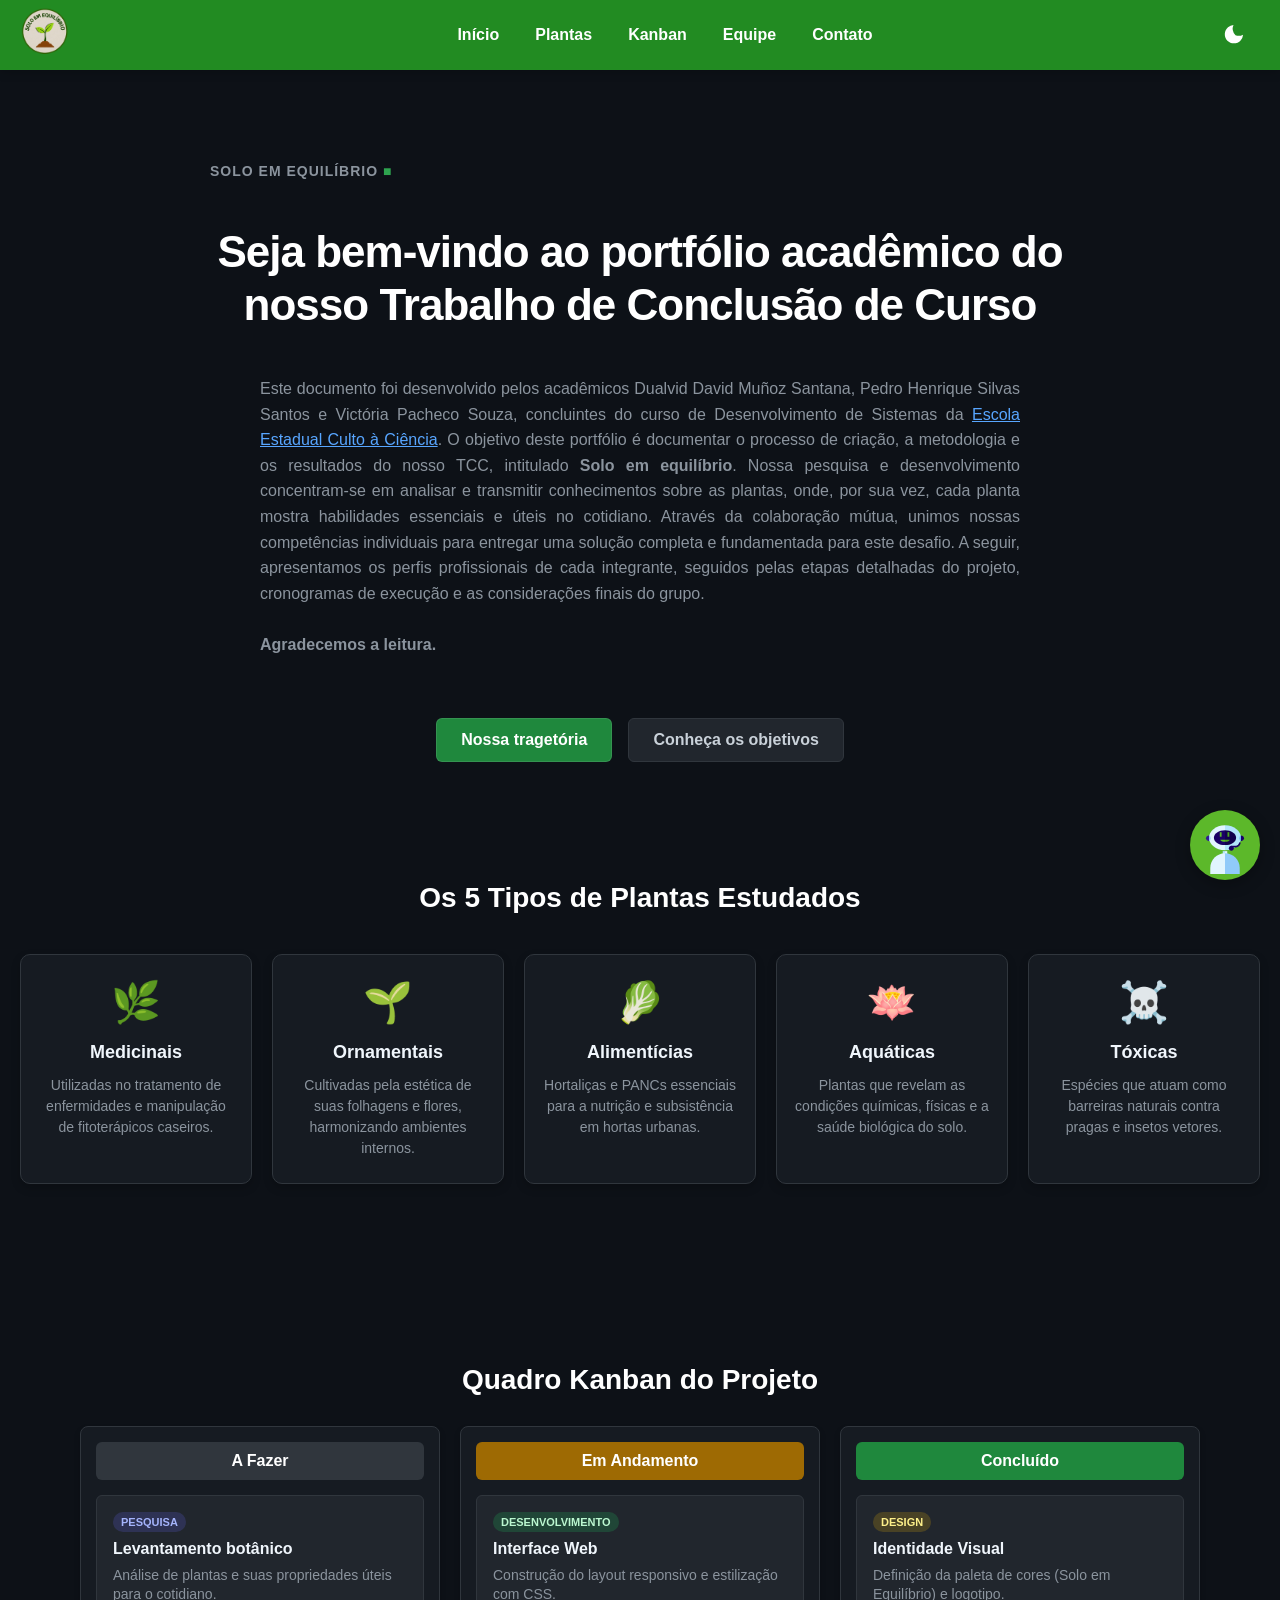
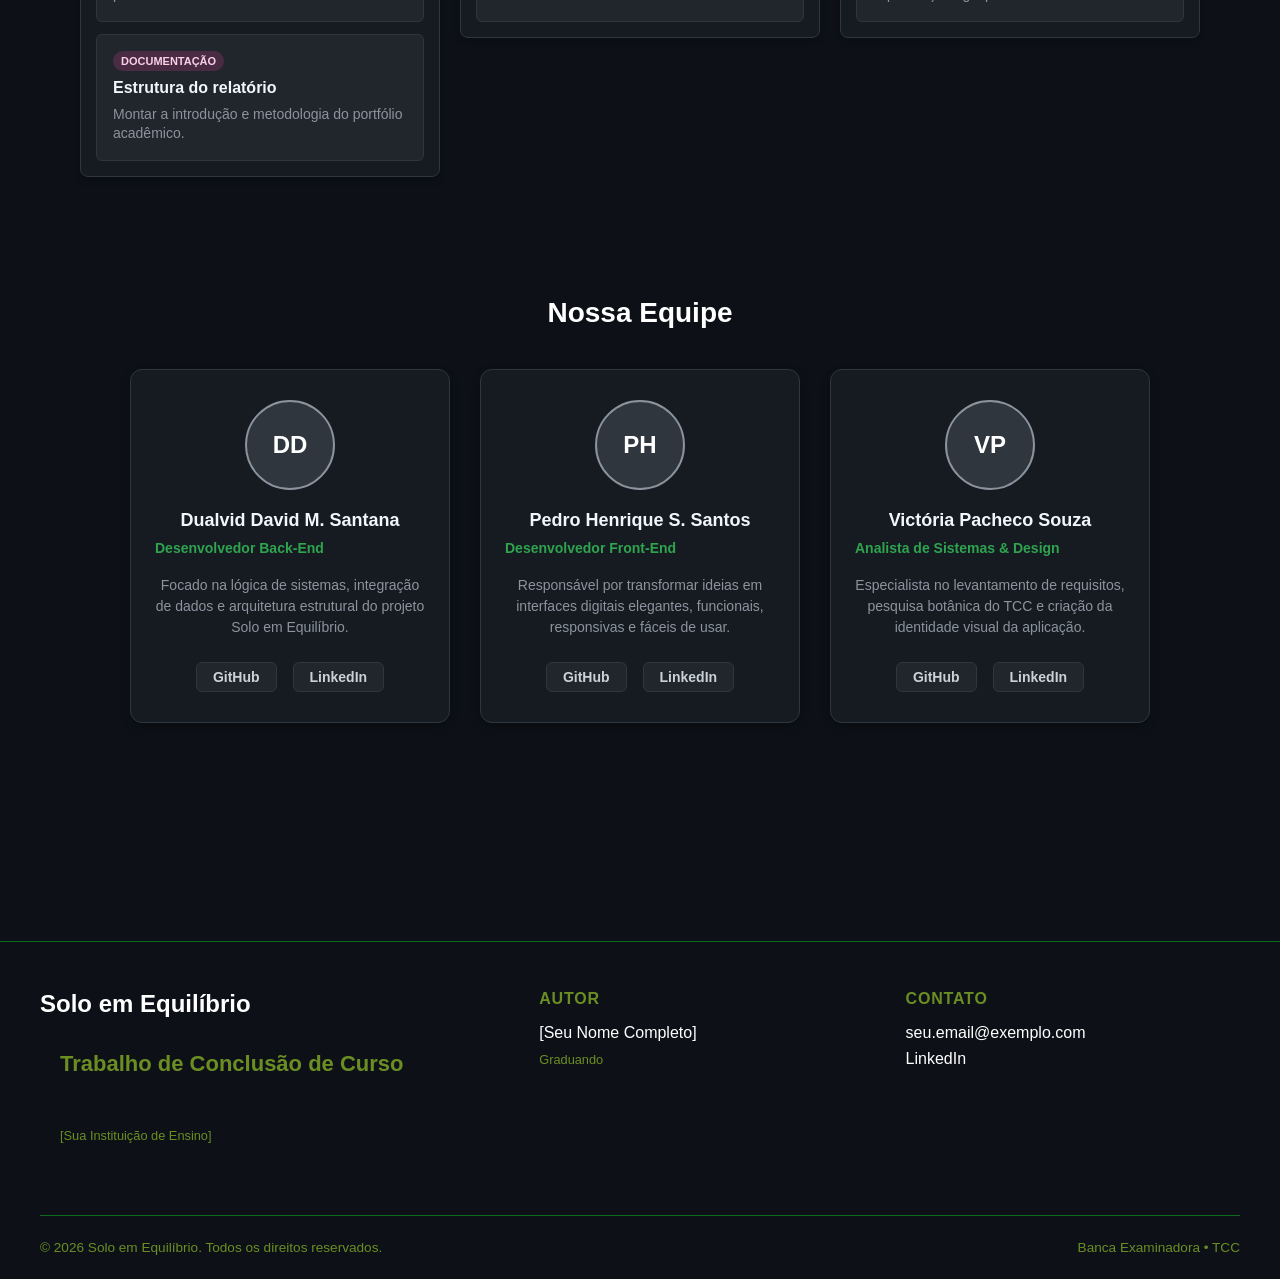
==== commit abb18bdc: "Estilização e correção de tragetoria estilização da página" ====
--- a/Agenda_do_projeto/index.html
+++ b/Agenda_do_projeto/index.html
@@ -751,14 +751,7 @@
       </svg>
     </button>
 
-    <!-- Div do Calendário Flutuante -->
-    <div class="calendario-flutuante">
-      <p>Conteúdo do Calendário (320px x 380px)</p>
-      <!-- Insira a estrutura ou iframe do seu calendário aqui -->
-      <button
-        style="margin-top: 10px; background: #054997; color: white; border: none; padding: 5px 10px; cursor: pointer; border-radius: 4px;"
-        onclick="this.parentElement.style.display='none'">Fechar</button>
-    </div>
+   
   </section>
 
   <footer class="footer-portfolio">
@@ -1783,7 +1776,7 @@
 
       return "⚠️ Esta mensagem fere as normas e os limites de respeito do chat. Você foi bloqueado por 1 hora.";
     }
-   
+
     /* =====================================================
        VERIFICAR BLOQUEIO
     ===================================================== */
